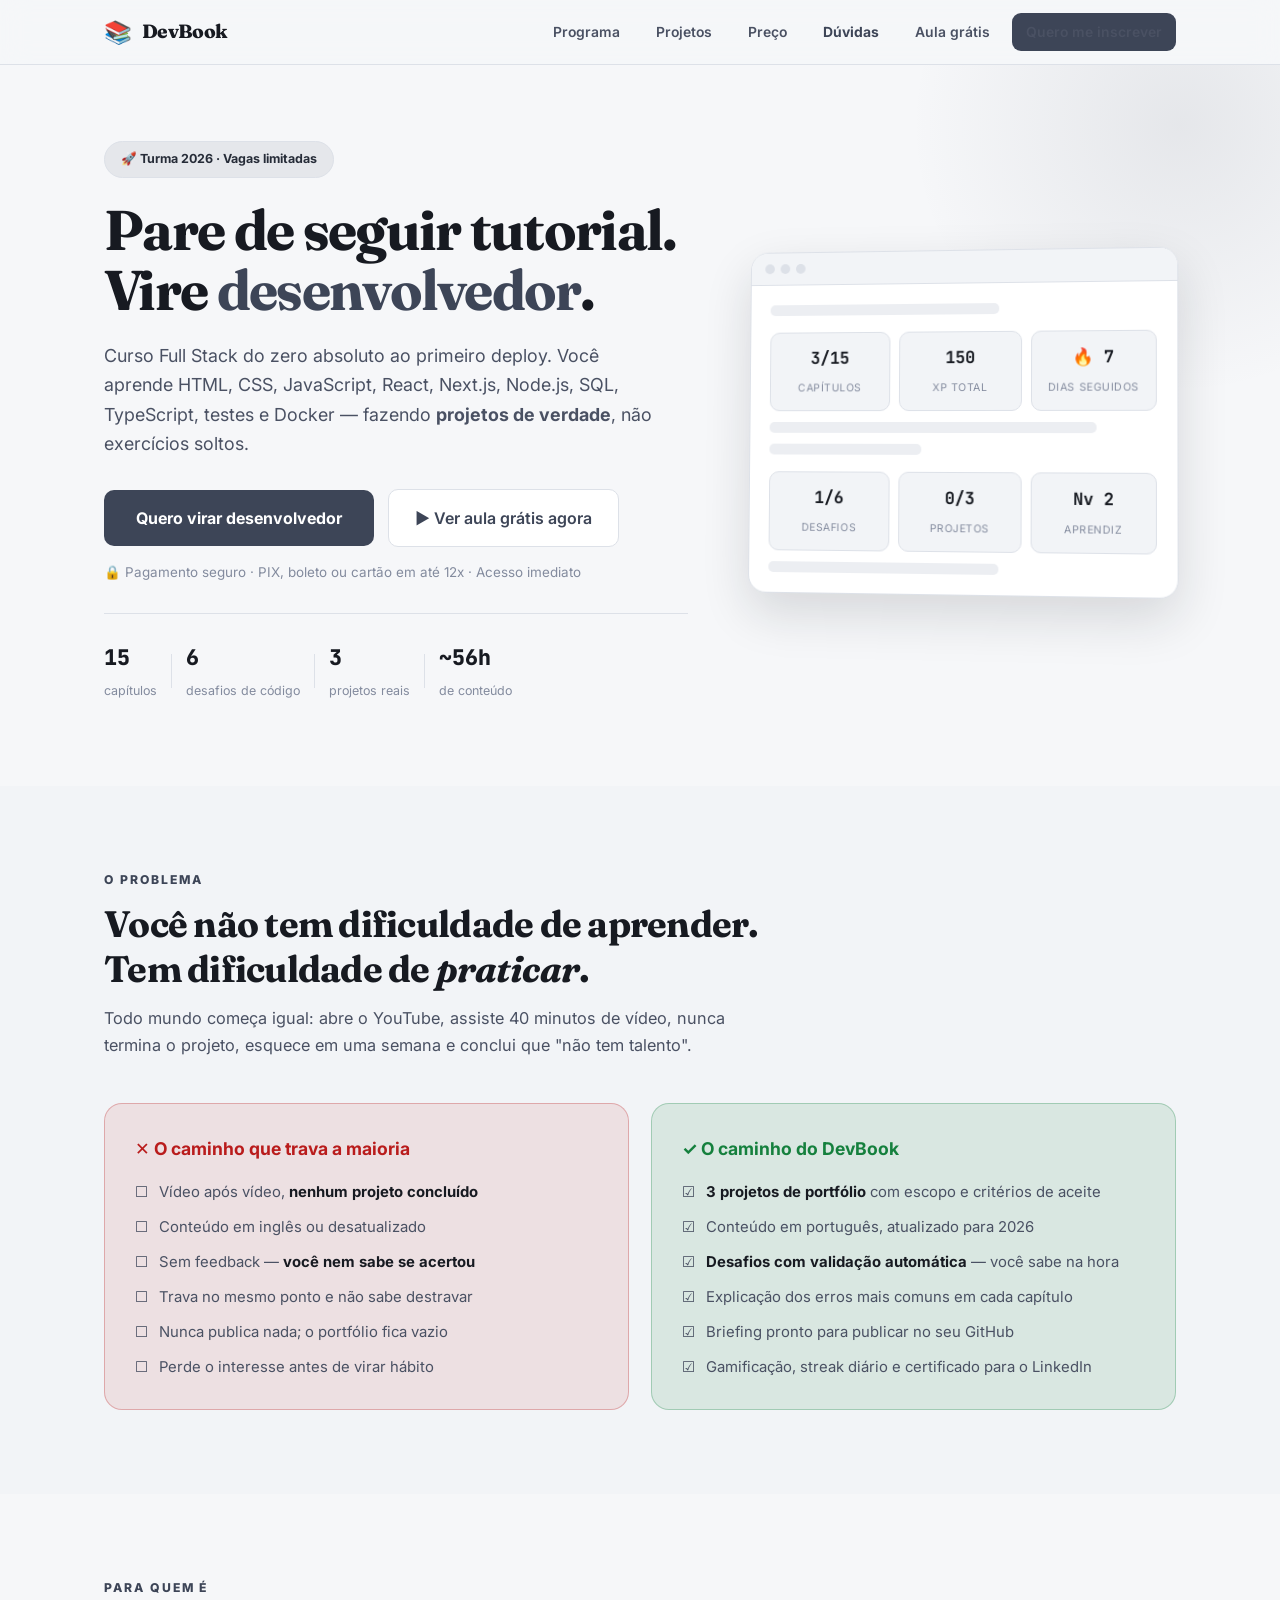
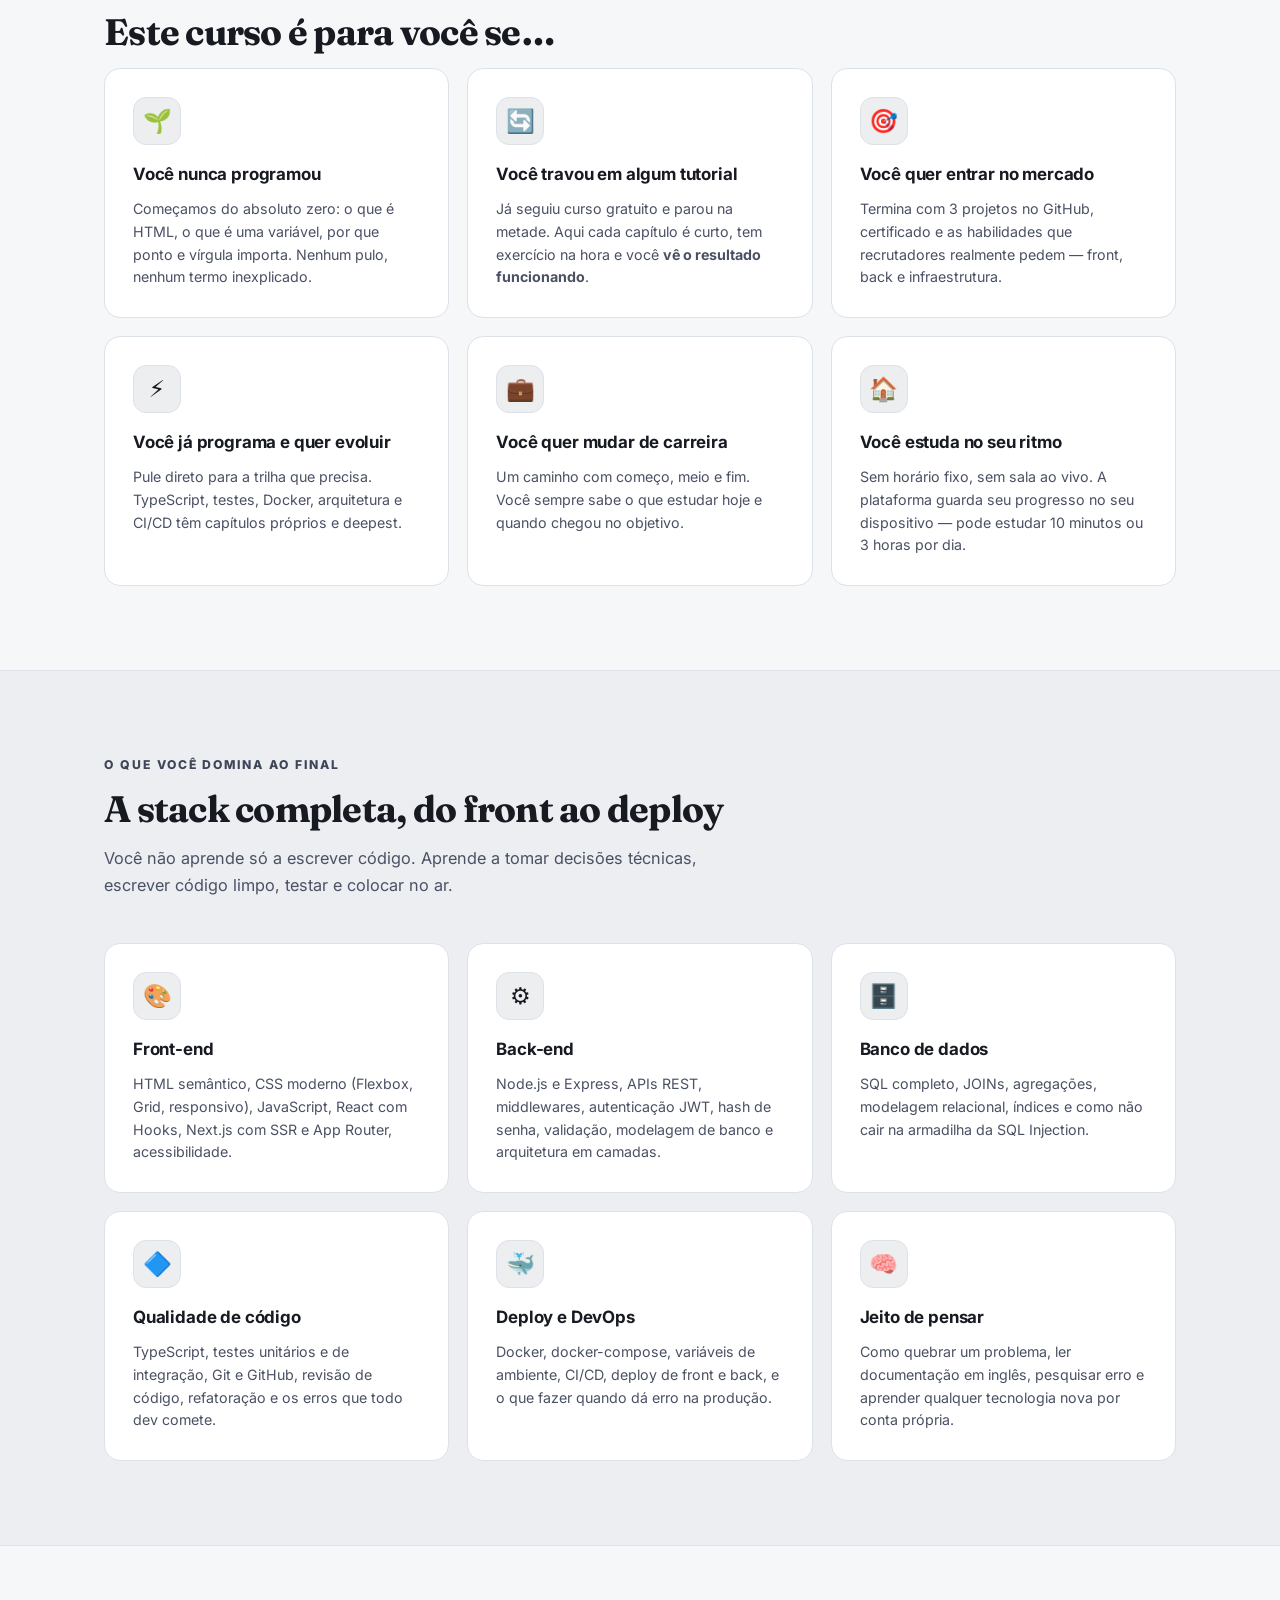
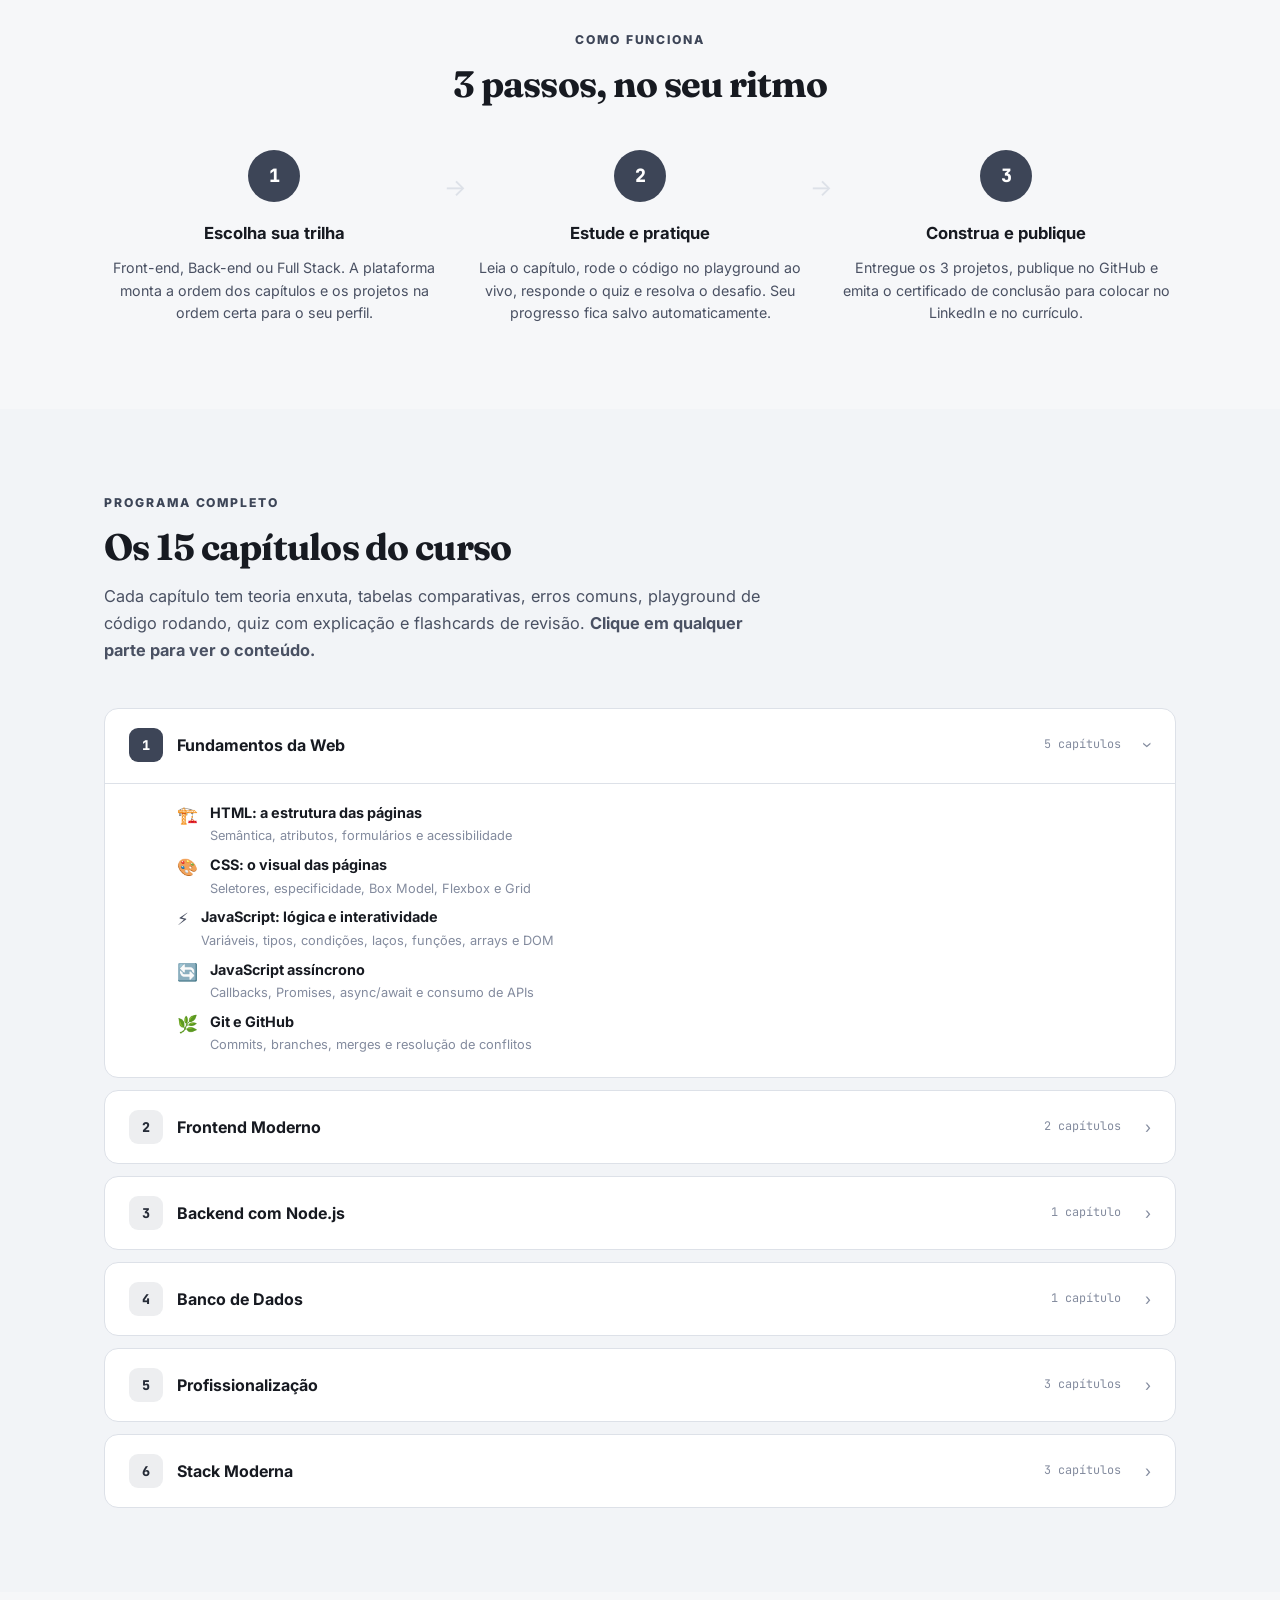
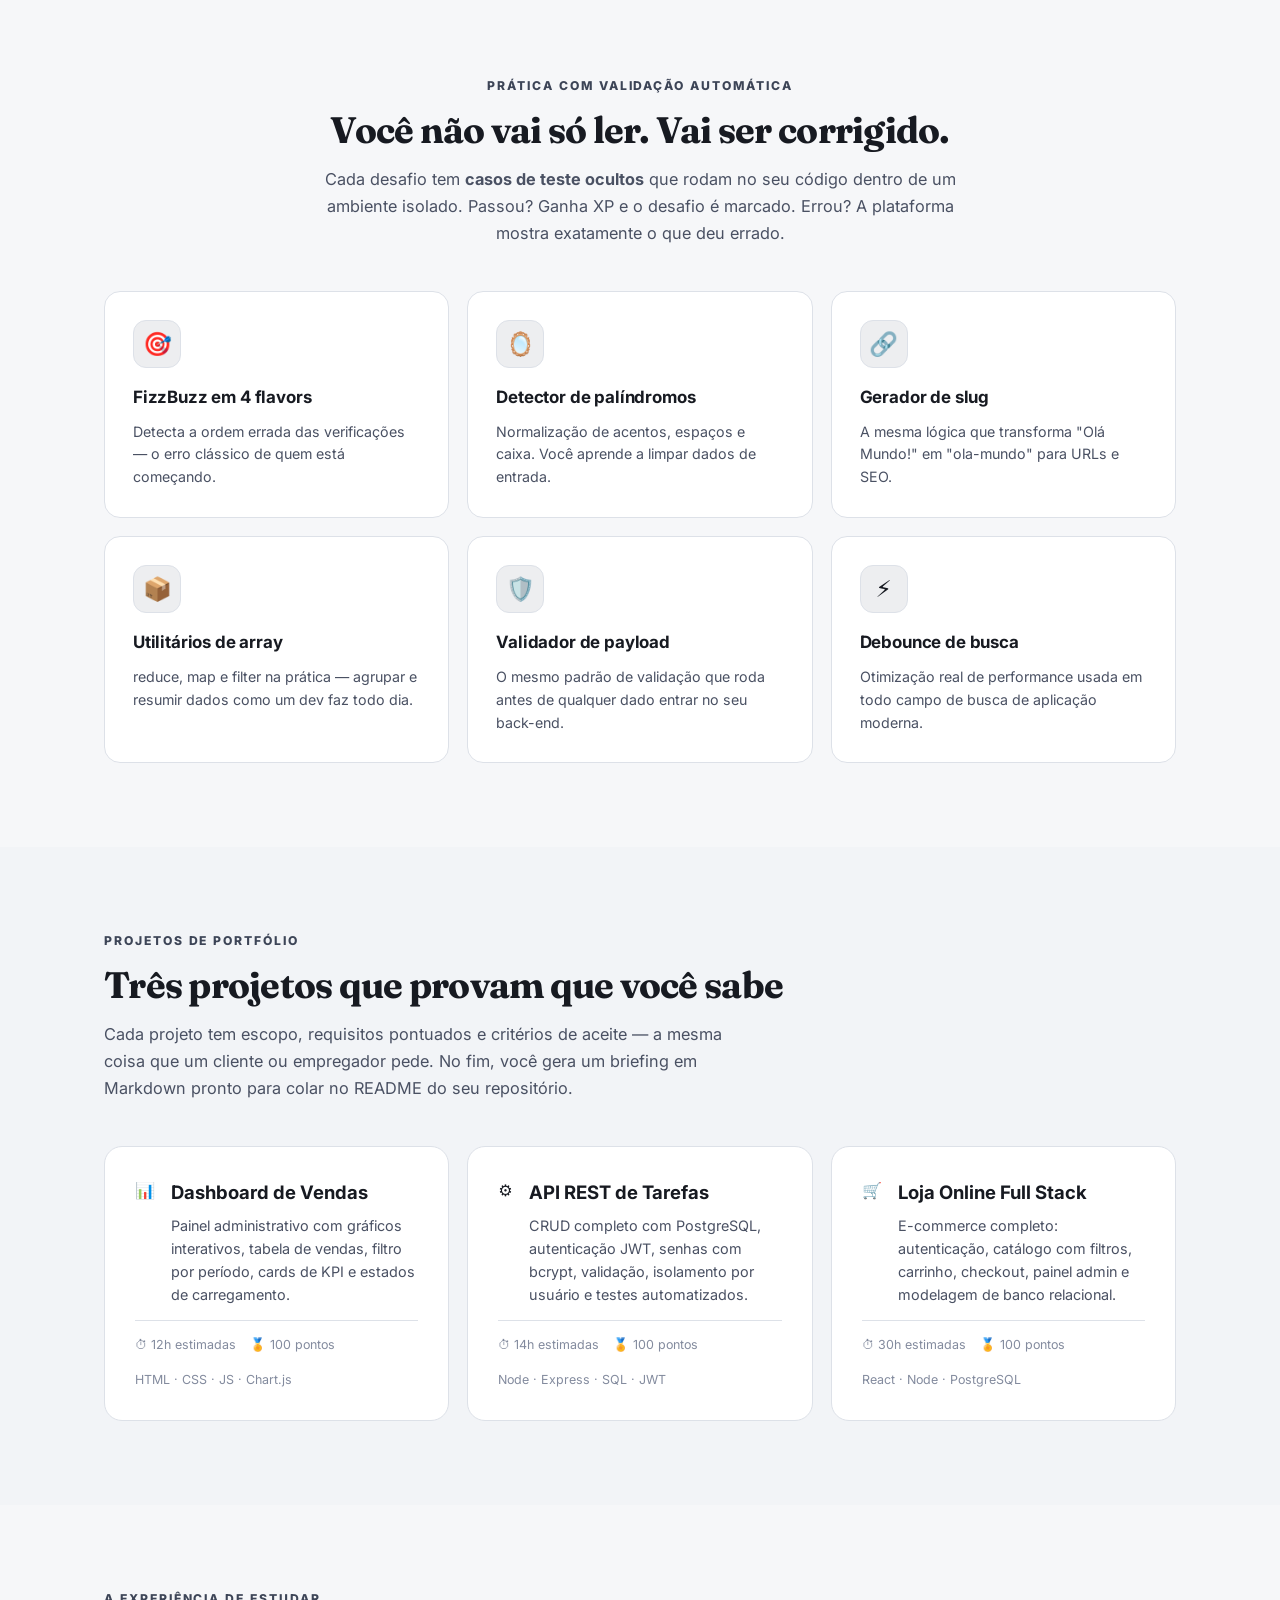
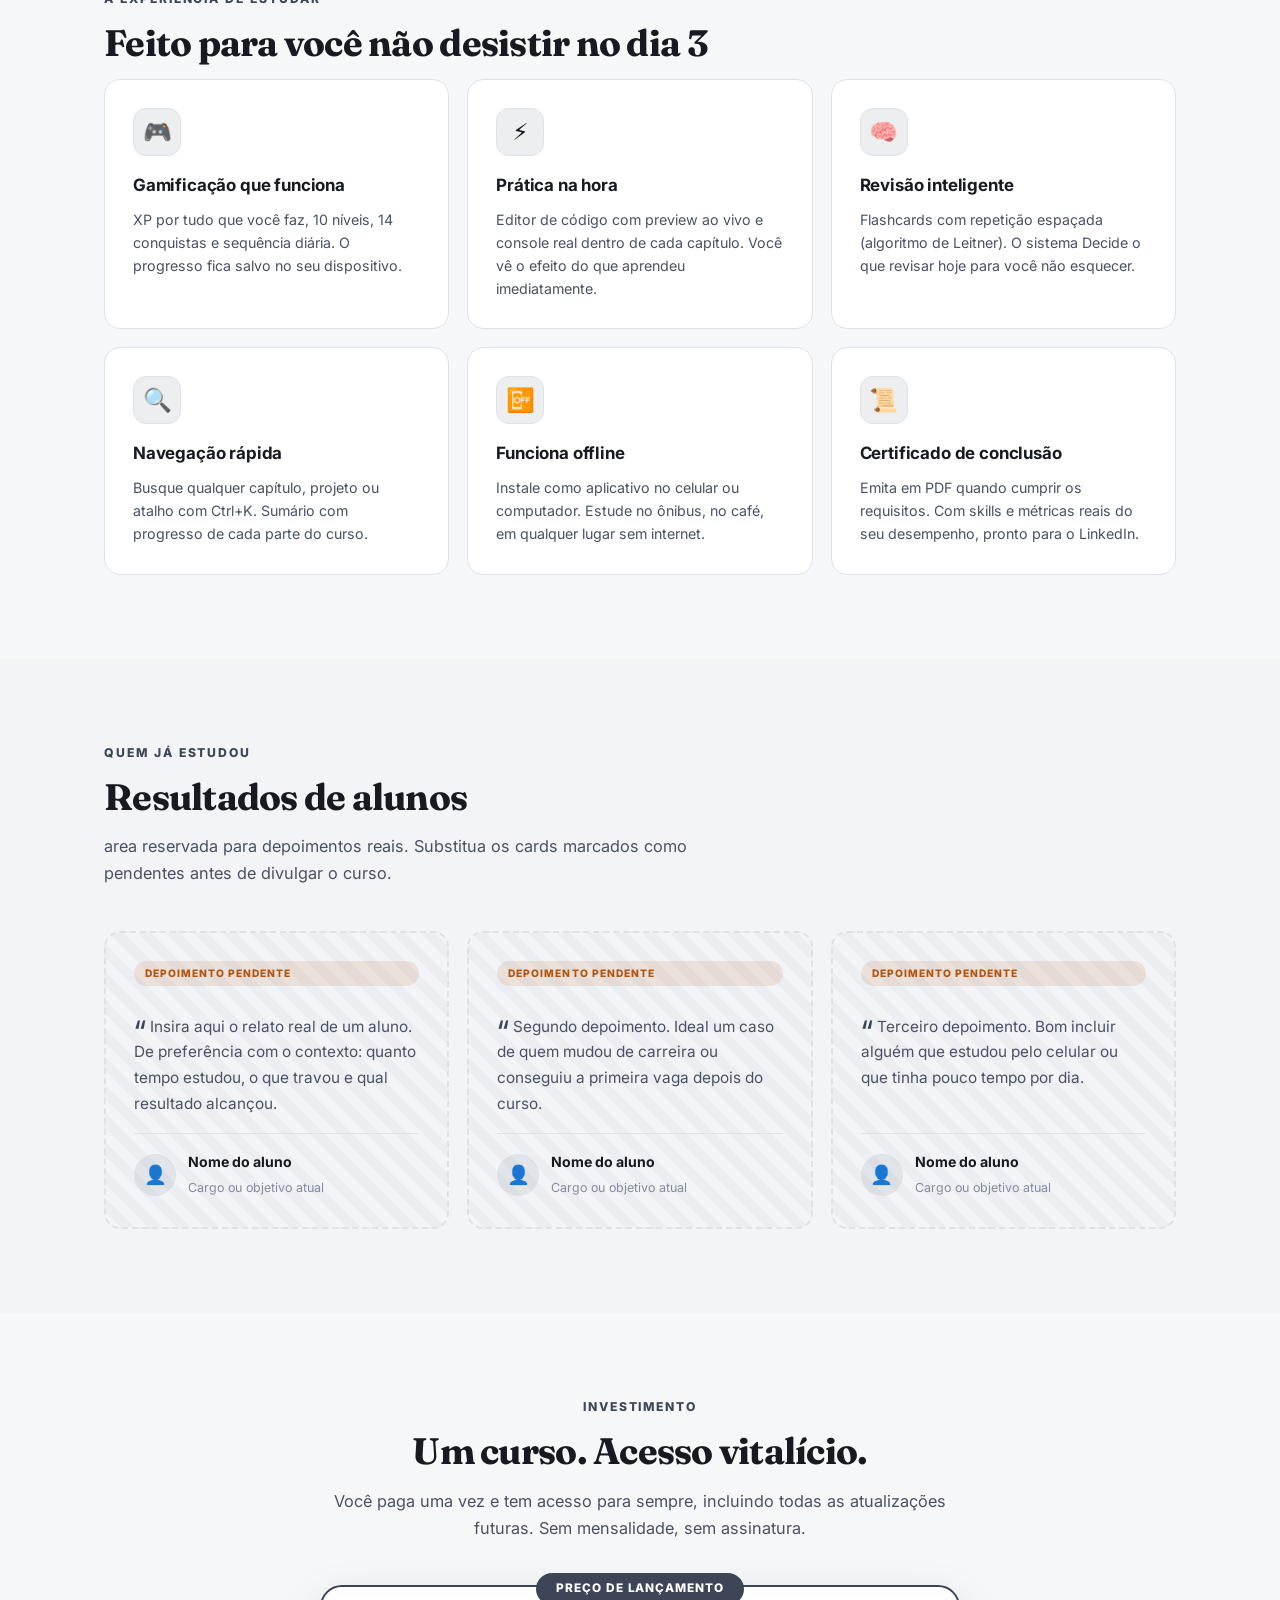
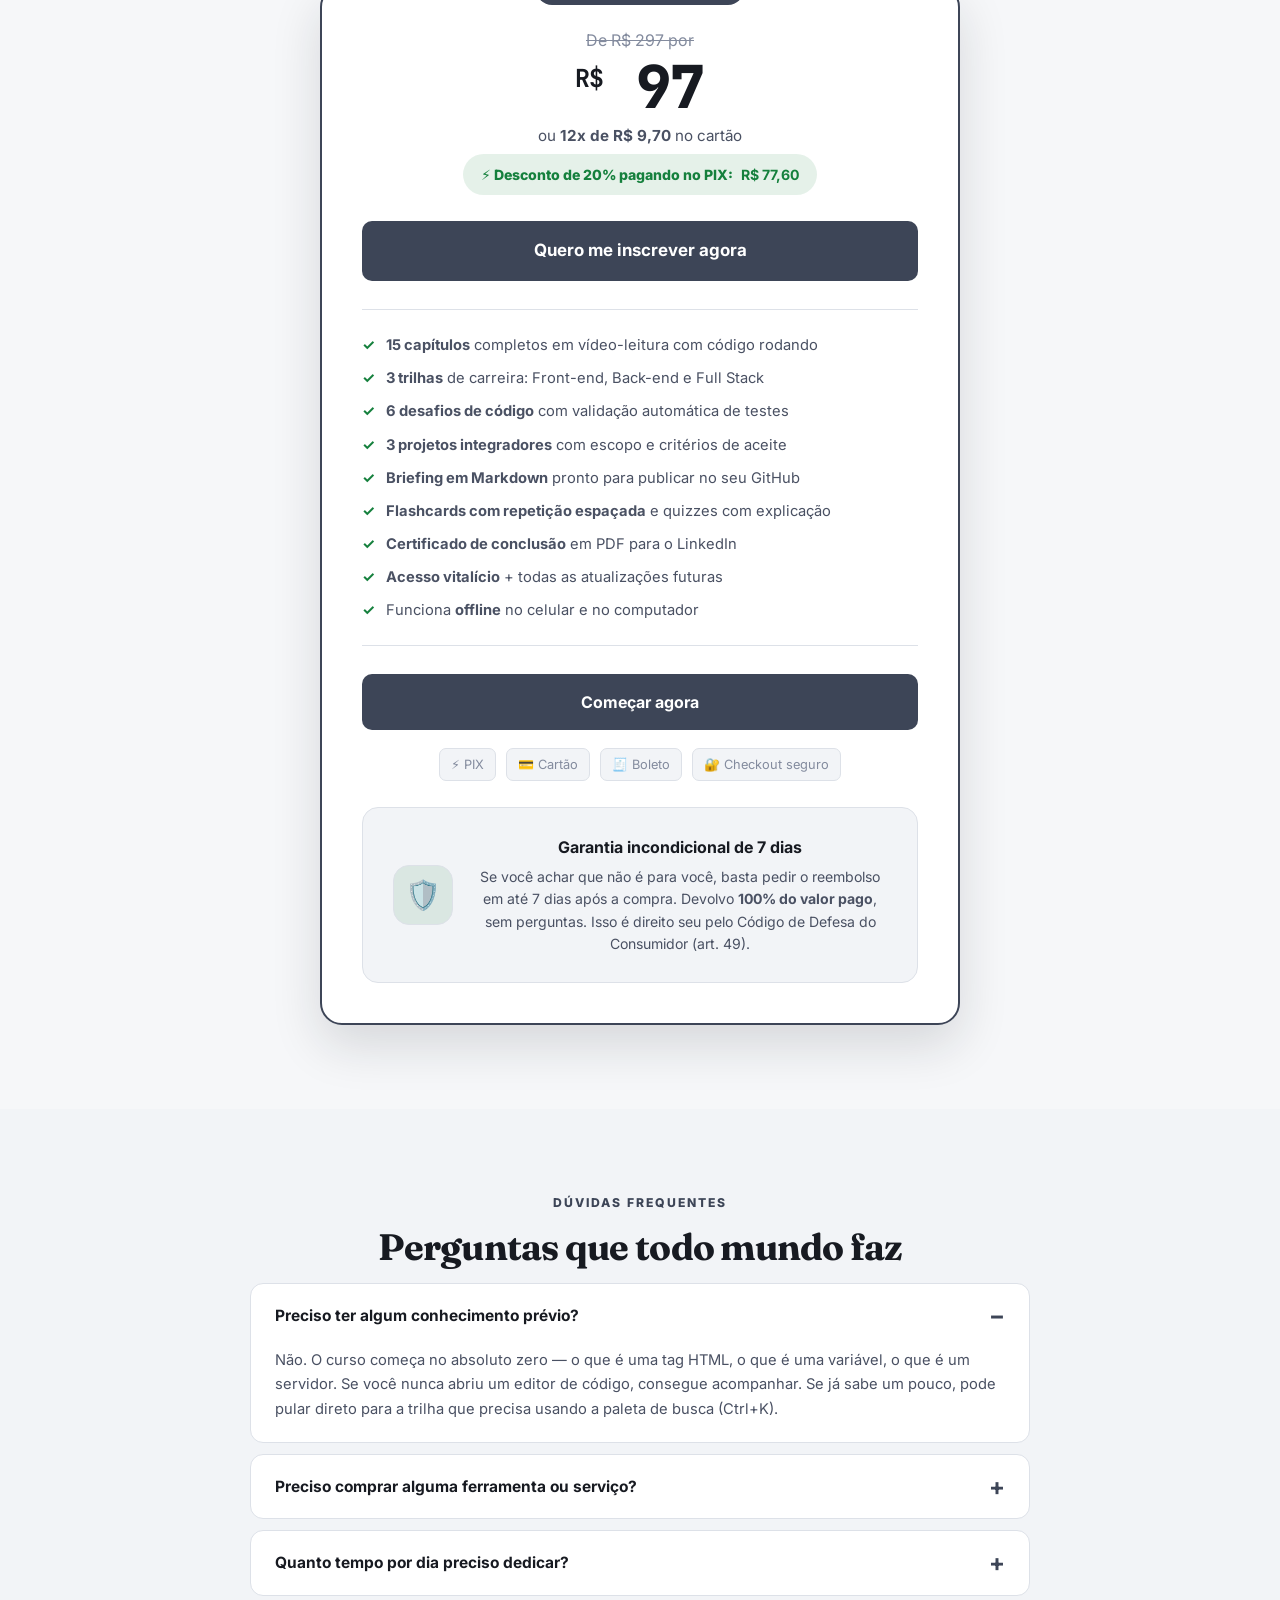
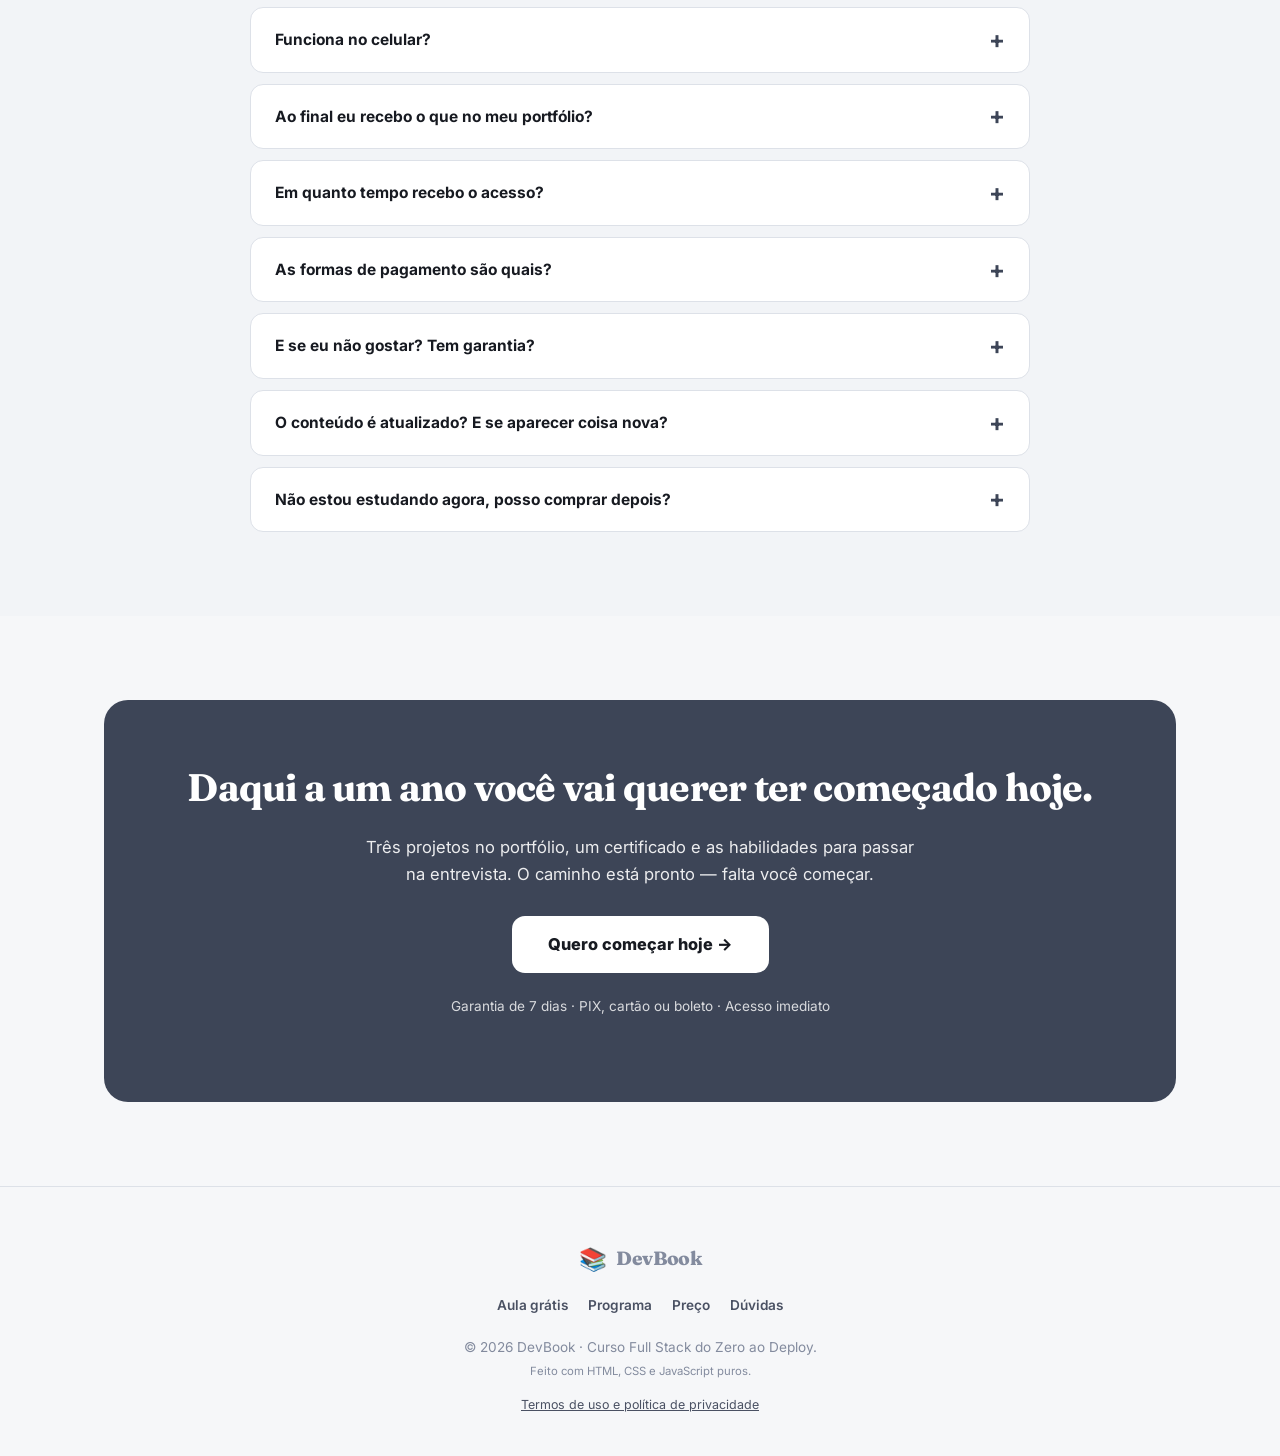
==== landing.html @ d195c3d8 "feat: v2 do curso com landing page, desafios validados e reorganizacao Conteudo: - 15 capitulos em 6" ====
<!DOCTYPE html>
<html lang="pt-BR" data-theme="light">
<head>
<meta charset="UTF-8">
<meta name="viewport" content="width=device-width, initial-scale=1.0">

<!-- ═══════════════════════════════════════════════════
     ⚙️  CONFIGURAÇÃO — edite estes 4 campos e publique.
     Os mesmos dados vivem no arquivo checkout-config.json
     para os botões de compra espalhados pela página.
     ═══════════════════════════════════════════════════ -->

<title>DevBook — Vire desenvolvedor Full Stack do zero ao deploy</title>
<meta name="description" content="Curso completo de programação Full Stack: 15 capítulos, 6 desafios com validação automática, 3 projetos de portfólio e certificado. HTML, CSS, JavaScript, React, Next.js, Node.js, SQL, TypeScript, testes e Docker.">
<meta name="theme-color" content="#f6f7f9">

<!-- Open Graph -->
<meta property="og:type" content="website">
<meta property="og:title" content="DevBook — Vire desenvolvedor Full Stack do zero ao deploy">
<meta property="og:description" content="15 capítulos · 6 desafios validados automaticamente · 3 projetos de portfólio · certificado. Do zero absoluto ao primeiro deploy.">
<meta property="og:locale" content="pt_BR">
<meta property="og:image" content="assets/og-cover.svg">
<meta name="twitter:card" content="summary_large_image">

<link rel="preconnect" href="https://fonts.googleapis.com">
<link rel="preconnect" href="https://fonts.gstatic.com" crossorigin>
<link href="https://fonts.googleapis.com/css2?family=Inter:wght@400;500;600;700;800&family=JetBrains+Mono:wght@400;600;700&family=Fraunces:opsz,wght@9..144,700;9..144,900&display=swap" rel="stylesheet">
<link rel="stylesheet" href="css/styles.css">
<link rel="stylesheet" href="css/landing.css">
<link rel="icon" href="assets/icon.svg">
</head>
<body class="lp-body">

<!-- ═══════════ TOPBAR ═══════════ -->
<header class="lp-topbar">
  <div class="lp-wrap">
    <div class="lp-logo"><span>📚</span><span>DevBook</span></div>
    <nav>
      <a href="#programa">Programa</a>
      <a href="#projetos">Projetos</a>
      <a href="#preco">Preço</a>
      <a href="#faq">Dúvidas</a>
      <a href="index.html">Aula grátis</a>
      <a href="#preco" class="btn-primary">Quero me inscrever</a>
    </nav>
  </div>
</header>

<!-- ═══════════ HERO ═══════════ -->
<section class="lp-hero">
  <div class="lp-wrap lp-hero-grid">
    <div>
      <span class="lp-badge">🚀 Turma 2026 · Vagas limitadas</span>

      <h1 class="lp-h1">
        Pare de seguir tutorial.<br>
        Vire <em>desenvolvedor</em>.
      </h1>

      <p class="lp-lead">
        Curso Full Stack do zero absoluto ao primeiro deploy. Você aprende HTML, CSS,
        JavaScript, React, Next.js, Node.js, SQL, TypeScript, testes e Docker —
        fazendo <strong>projetos de verdade</strong>, não exercícios soltos.
      </p>

      <div class="lp-cta-row">
        <a href="#preco" class="btn-primary" style="font-size:1rem;padding:15px 32px">
          Quero virar desenvolvedor
        </a>
        <a href="index.html" class="btn-ghost" style="font-size:1rem;padding:15px 26px">
          ▶ Ver aula grátis agora
        </a>
      </div>

      <p class="lp-cta-note">
        🔒 Pagamento seguro · PIX, boleto ou cartão em até 12x · Acesso imediato
      </p>

      <div class="lp-proof">
        <div class="lp-proof-stat"><strong>15</strong><span>capítulos</span></div>
        <div class="lp-proof-div"></div>
        <div class="lp-proof-stat"><strong>6</strong><span>desafios de código</span></div>
        <div class="lp-proof-div"></div>
        <div class="lp-proof-stat"><strong>3</strong><span>projetos reais</span></div>
        <div class="lp-proof-div"></div>
        <div class="lp-proof-stat"><strong>~56h</strong><span>de conteúdo</span></div>
      </div>
    </div>

    <!-- Mockup do produto -->
    <div class="lp-mockup" aria-hidden="true">
      <div class="lp-mockup-bar"><i></i><i></i><i></i></div>
      <div class="lp-mockup-body">
        <div class="lp-mockup-line w60"></div>
        <div class="lp-mockup-cards">
          <div class="lp-mockup-card"><b>3/15</b><small>capítulos</small></div>
          <div class="lp-mockup-card"><b>150</b><small>XP total</small></div>
          <div class="lp-mockup-card"><b>🔥 7</b><small>dias seguidos</small></div>
        </div>
        <div class="lp-mockup-line w85"></div>
        <div class="lp-mockup-line w40"></div>
        <div class="lp-mockup-cards">
          <div class="lp-mockup-card"><b>1/6</b><small>desafios</small></div>
          <div class="lp-mockup-card"><b>0/3</b><small>projetos</small></div>
          <div class="lp-mockup-card"><b>Nv 2</b><small>Aprendiz</small></div>
        </div>
        <div class="lp-mockup-line w60"></div>
      </div>
    </div>
  </div>
</section>

<!-- ═══════════ DOR vs SOLUÇÃO ═══════════ -->
<section class="lp-section alt">
  <div class="lp-wrap">
    <span class="lp-eyebrow">O problema</span>
    <h2 class="lp-h2">Você não tem dificuldade de aprender.<br>Tem dificuldade de <em>praticar</em>.</h2>
    <p class="lp-sub">
      Todo mundo começa igual: abre o YouTube, assiste 40 minutos de vídeo,
      nunca termina o projeto, esquece em uma semana e conclui que "não tem talento".
    </p>

    <div class="lp-compare">
      <div class="lp-cmp bad">
        <h3>✕ O caminho que trava a maioria</h3>
        <ul>
          <li>☐ <span>Vídeo após vídeo, <b>nenhum projeto concluído</b></span></li>
          <li>☐ <span>Conteúdo em inglês ou desatualizado</span></li>
          <li>☐ <span>Sem feedback — <b>você nem sabe se acertou</b></span></li>
          <li>☐ <span>Trava no mesmo ponto e não sabe destravar</span></li>
          <li>☐ <span>Nunca publica nada; o portfólio fica vazio</span></li>
          <li>☐ <span>Perde o interesse antes de virar hábito</span></li>
        </ul>
      </div>

      <div class="lp-cmp good">
        <h3>✓ O caminho do DevBook</h3>
        <ul>
          <li>☑ <span><b>3 projetos de portfólio</b> com escopo e critérios de aceite</span></li>
          <li>☑ <span>Conteúdo em português, atualizado para 2026</span></li>
          <li>☑ <span><b>Desafios com validação automática</b> — você sabe na hora</span></li>
          <li>☑ <span>Explicação dos erros mais comuns em cada capítulo</span></li>
          <li>☑ <span>Briefing pronto para publicar no seu GitHub</span></li>
          <li>☑ <span>Gamificação, streak diário e certificado para o LinkedIn</span></li>
        </ul>
      </div>
    </div>
  </div>
</section>

<!-- ═══════════ PARA QUEM É ═══════════ -->
<section class="lp-section">
  <div class="lp-wrap">
    <span class="lp-eyebrow">Para quem é</span>
    <h2 class="lp-h2">Este curso é para você se…</h2>

    <div class="lp-grid">
      <article class="lp-card">
        <div class="ic">🌱</div>
        <h3>Você nunca programou</h3>
        <p>Começamos do absoluto zero: o que é HTML, o que é uma variável, por que
           ponto e vírgula importa. Nenhum pulo, nenhum termo inexplicado.</p>
      </article>

      <article class="lp-card">
        <div class="ic">🔄</div>
        <h3>Você travou em algum tutorial</h3>
        <p>Já seguiu curso gratuito e parou na metade. Aqui cada capítulo é curto,
           tem exercício na hora e você <b>vê o resultado funcionando</b>.</p>
      </article>

      <article class="lp-card">
        <div class="ic">🎯</div>
        <h3>Você quer entrar no mercado</h3>
        <p>Termina com 3 projetos no GitHub, certificado e as habilidades que
           recrutadores realmente pedem — front, back e infraestrutura.</p>
      </article>

      <article class="lp-card">
        <div class="ic">⚡</div>
        <h3>Você já programa e quer evoluir</h3>
        <p>Pule direto para a trilha que precisa. TypeScript, testes, Docker,
           arquitetura e CI/CD têm capítulos próprios e deepest.</p>
      </article>

      <article class="lp-card">
        <div class="ic">💼</div>
        <h3>Você quer mudar de carreira</h3>
        <p>Um caminho com começo, meio e fim. Você sempre sabe o que estudar
           hoje e quando chegou no objetivo.</p>
      </article>

      <article class="lp-card">
        <div class="ic">🏠</div>
        <h3>Você estuda no seu ritmo</h3>
        <p>Sem horário fixo, sem sala ao vivo. A plataforma guarda seu progresso
           no seu dispositivo — pode estudar 10 minutos ou 3 horas por dia.</p>
      </article>
    </div>
  </div>
</section>

<!-- ═══════════ O QUE VOCÊ VAI APRENDER ═══════════ -->
<section class="lp-section dark">
  <div class="lp-wrap">
    <span class="lp-eyebrow">O que você domina ao final</span>
    <h2 class="lp-h2">A stack completa, do front ao deploy</h2>
    <p class="lp-sub">Você não aprende só a escrever código. Aprende a tomar
       decisões técnicas, escrever código limpo, testar e colocar no ar.</p>

    <div class="lp-grid">
      <article class="lp-card">
        <div class="ic">🎨</div>
        <h3>Front-end</h3>
        <p>HTML semântico, CSS moderno (Flexbox, Grid, responsivo), JavaScript,
           React com Hooks, Next.js com SSR e App Router, acessibilidade.</p>
      </article>
      <article class="lp-card">
        <div class="ic">⚙️</div>
        <h3>Back-end</h3>
        <p>Node.js e Express, APIs REST, middlewares, autenticação JWT, hash de
           senha, validação, modelagem de banco e arquitetura em camadas.</p>
      </article>
      <article class="lp-card">
        <div class="ic">🗄️</div>
        <h3>Banco de dados</h3>
        <p>SQL completo, JOINs, agregações, modelagem relacional, índices e
           como não cair na armadilha da SQL Injection.</p>
      </article>
      <article class="lp-card">
        <div class="ic">🔷</div>
        <h3>Qualidade de código</h3>
        <p>TypeScript, testes unitários e de integração, Git e GitHub,
          revisão de código, refatoração e os erros que todo dev comete.</p>
      </article>
      <article class="lp-card">
        <div class="ic">🐳</div>
        <h3>Deploy e DevOps</h3>
        <p>Docker, docker-compose, variáveis de ambiente, CI/CD, deploy de
           front e back, e o que fazer quando dá erro na produção.</p>
      </article>
      <article class="lp-card">
        <div class="ic">🧠</div>
        <h3>Jeito de pensar</h3>
        <p>Como quebrar um problema, ler documentação em inglês, pesquisar erro
           e aprender qualquer tecnologia nova por conta própria.</p>
      </article>
    </div>
  </div>
</section>

<!-- ═══════════ COMO FUNCIONA ═══════════ -->
<section class="lp-section">
  <div class="lp-wrap lp-center">
    <span class="lp-eyebrow">Como funciona</span>
    <h2 class="lp-h2">3 passos, no seu ritmo</h2>

    <div class="lp-steps" style="margin-top:44px;text-align:left">
      <div class="lp-step">
        <div class="lp-step-num">1</div>
        <h3>Escolha sua trilha</h3>
        <p>Front-end, Back-end ou Full Stack. A plataforma monta a ordem dos
           capítulos e os projetos na ordem certa para o seu perfil.</p>
      </div>
      <div class="lp-step">
        <div class="lp-step-num">2</div>
        <h3>Estude e pratique</h3>
        <p>Leia o capítulo, rode o código no playground ao vivo, responde o quiz
           e resolva o desafio. Seu progresso fica salvo automaticamente.</p>
      </div>
      <div class="lp-step">
        <div class="lp-step-num">3</div>
        <h3>Construa e publique</h3>
        <p>Entregue os 3 projetos, publique no GitHub e emita o certificado de
           conclusão para colocar no LinkedIn e no currículo.</p>
      </div>
    </div>
  </div>
</section>

<!-- ═══════════ PROGRAMA (15 CAPÍTULOS) ═══════════ -->
<section class="lp-section alt" id="programa">
  <div class="lp-wrap">
    <span class="lp-eyebrow">Programa completo</span>
    <h2 class="lp-h2">Os 15 capítulos do curso</h2>
    <p class="lp-sub">
      Cada capítulo tem teoria enxuta, tabelas comparativas, erros comuns,
      playground de código rodando, quiz com explicação e flashcards de revisão.
      <strong>Clique em qualquer parte para ver o conteúdo.</strong>
    </p>

    <div class="lp-curr">

      <details class="lp-curr-part" open>
        <summary>
          <span class="lp-curr-n">1</span>
          <span class="lp-curr-title">Fundamentos da Web</span>
          <span class="lp-curr-count">5 capítulos</span>
          <span class="lp-curr-arrow">›</span>
        </summary>
        <div class="lp-curr-list">
          <div class="lp-curr-item"><span class="ci">🏗️</span><div><b>HTML: a estrutura das páginas</b><small>Semântica, atributos, formulários e acessibilidade</small></div></div>
          <div class="lp-curr-item"><span class="ci">🎨</span><div><b>CSS: o visual das páginas</b><small>Seletores, especificidade, Box Model, Flexbox e Grid</small></div></div>
          <div class="lp-curr-item"><span class="ci">⚡</span><div><b>JavaScript: lógica e interatividade</b><small>Variáveis, tipos, condições, laços, funções, arrays e DOM</small></div></div>
          <div class="lp-curr-item"><span class="ci">🔄</span><div><b>JavaScript assíncrono</b><small>Callbacks, Promises, async/await e consumo de APIs</small></div></div>
          <div class="lp-curr-item"><span class="ci">🌿</span><div><b>Git e GitHub</b><small>Commits, branches, merges e resolução de conflitos</small></div></div>
        </div>
      </details>

      <details class="lp-curr-part">
        <summary>
          <span class="lp-curr-n">2</span>
          <span class="lp-curr-title">Frontend Moderno</span>
          <span class="lp-curr-count">2 capítulos</span>
          <span class="lp-curr-arrow">›</span>
        </summary>
        <div class="lp-curr-list">
          <div class="lp-curr-item"><span class="ci">⚛️</span><div><b>React: componentes e estado</b><small>JSX, props, state, renderização condicional e listas</small></div></div>
          <div class="lp-curr-item"><span class="ci">🪝</span><div><b>Hooks: useEffect e hooks personalizados</b><small>Efeitos colaterais, limpeza, useMemo, useCallback e custom hooks</small></div></div>
        </div>
      </details>

      <details class="lp-curr-part">
        <summary>
          <span class="lp-curr-n">3</span>
          <span class="lp-curr-title">Backend com Node.js</span>
          <span class="lp-curr-count">1 capítulo</span>
          <span class="lp-curr-arrow">›</span>
        </summary>
        <div class="lp-curr-list">
          <div class="lp-curr-item"><span class="ci">🟢</span><div><b>Node.js: seu primeiro backend</b><small>Runtime, npm, módulos, API REST com Express, middlewares e status codes</small></div></div>
        </div>
      </details>

      <details class="lp-curr-part">
        <summary>
          <span class="lp-curr-n">4</span>
          <span class="lp-curr-title">Banco de Dados</span>
          <span class="lp-curr-count">1 capítulo</span>
          <span class="lp-curr-arrow">›</span>
        </summary>
        <div class="lp-curr-list">
          <div class="lp-curr-item"><span class="ci">🗄️</span><div><b>SQL: consultando e modelando dados</b><small>SELECT, WHERE, JOINs, agregações, modelagem relacional e SQL Injection</small></div></div>
        </div>
      </details>

      <details class="lp-curr-part">
        <summary>
          <span class="lp-curr-n">5</span>
          <span class="lp-curr-title">Profissionalização</span>
          <span class="lp-curr-count">3 capítulos</span>
          <span class="lp-curr-arrow">›</span>
        </summary>
        <div class="lp-curr-list">
          <div class="lp-curr-item"><span class="ci">🔷</span><div><b>TypeScript: JavaScript com tipos</b><small>Tipagem estática, interfaces, generics e narrowing</small></div></div>
          <div class="lp-curr-item"><span class="ci">🧪</span><div><b>Testes automatizados</b><small>Jest, testes de integração com Supertest, cobertura e pirâmide de testes</small></div></div>
          <div class="lp-curr-item"><span class="ci">🚀</span><div><b>Deploy: colocando no ar</b><small>Build, variáveis de ambiente, hospedagem e CI/CD</small></div></div>
        </div>
      </details>

      <details class="lp-curr-part">
        <summary>
          <span class="lp-curr-n">6</span>
          <span class="lp-curr-title">Stack Moderna</span>
          <span class="lp-curr-count">3 capítulos</span>
          <span class="lp-curr-arrow">›</span>
        </summary>
        <div class="lp-curr-list">
          <div class="lp-curr-item"><span class="ci">▲</span><div><b>Next.js: React com poder de servidor</b><small>SSR, SSG, App Router, Server Components e rotas de API</small></div></div>
          <div class="lp-curr-item"><span class="ci">🐳</span><div><b>Docker e infraestrutura como código</b><small>Dockerfile, imagens, containers e docker-compose</small></div></div>
          <div class="lp-curr-item"><span class="ci">🏗️</span><div><b>Arquitetura, segurança e boas práticas</b><small>JWT, bcrypt, validação, tratamento de erros e organização em camadas</small></div></div>
        </div>
      </details>

    </div>
  </div>
</section>

<!-- ═══════════ DESAFIOS ═══════════ -->
<section class="lp-section">
  <div class="lp-wrap">
    <div class="lp-center">
      <span class="lp-eyebrow">Prática com validação automática</span>
      <h2 class="lp-h2">Você não vai só ler. Vai ser corrigido.</h2>
      <p class="lp-sub">
        Cada desafio tem <strong>casos de teste ocultos</strong> que rodam no seu
        código dentro de um ambiente isolado. Passou? Ganha XP e o desafio é
        marcado. Errou? A plataforma mostra exatamente o que deu errado.
      </p>
    </div>

    <div class="lp-grid">
      <article class="lp-card"><div class="ic">🎯</div><h3>FizzBuzz em 4 flavors</h3><p>Detecta a ordem errada das verificações — o erro clássico de quem está começando.</p></article>
      <article class="lp-card"><div class="ic">🪞</div><h3>Detector de palíndromos</h3><p>Normalização de acentos, espaços e caixa. Você aprende a limpar dados de entrada.</p></article>
      <article class="lp-card"><div class="ic">🔗</div><h3>Gerador de slug</h3><p>A mesma lógica que transforma "Olá Mundo!" em "ola-mundo" para URLs e SEO.</p></article>
      <article class="lp-card"><div class="ic">📦</div><h3>Utilitários de array</h3><p>reduce, map e filter na prática — agrupar e resumir dados como um dev faz todo dia.</p></article>
      <article class="lp-card"><div class="ic">🛡️</div><h3>Validador de payload</h3><p>O mesmo padrão de validação que roda antes de qualquer dado entrar no seu back-end.</p></article>
      <article class="lp-card"><div class="ic">⚡</div><h3>Debounce de busca</h3><p>Otimização real de performance usada em todo campo de busca de aplicação moderna.</p></article>
    </div>
  </div>
</section>

<!-- ═══════════ PROJETOS ═══════════ -->
<section class="lp-section alt" id="projetos">
  <div class="lp-wrap">
    <span class="lp-eyebrow">Projetos de portfólio</span>
    <h2 class="lp-h2">Três projetos que provam que você sabe</h2>
    <p class="lp-sub">
      Cada projeto tem escopo, requisitos pontuados e critérios de aceite —
      a mesma coisa que um cliente ou empregador pede. No fim, você gera um
      briefing em Markdown pronto para colar no README do seu repositório.
    </p>

    <div class="lp-grid" style="grid-template-columns:repeat(auto-fit,minmax(300px,1fr))">
      <article class="lp-proj">
        <div class="lp-proj-head">
          <div class="ic">📊</div>
          <div><h3>Dashboard de Vendas</h3><p>Painel administrativo com gráficos interativos, tabela de vendas, filtro por período, cards de KPI e estados de carregamento.</p></div>
        </div>
        <div class="lp-proj-meta"><span>⏱ 12h estimadas</span><span>🏅 100 pontos</span><span>HTML · CSS · JS · Chart.js</span></div>
      </article>

      <article class="lp-proj">
        <div class="lp-proj-head">
          <div class="ic">⚙️</div>
          <div><h3>API REST de Tarefas</h3><p>CRUD completo com PostgreSQL, autenticação JWT, senhas com bcrypt, validação, isolamento por usuário e testes automatizados.</p></div>
        </div>
        <div class="lp-proj-meta"><span>⏱ 14h estimadas</span><span>🏅 100 pontos</span><span>Node · Express · SQL · JWT</span></div>
      </article>

      <article class="lp-proj">
        <div class="lp-proj-head">
          <div class="ic">🛒</div>
          <div><h3>Loja Online Full Stack</h3><p>E-commerce completo: autenticação, catálogo com filtros, carrinho, checkout, painel admin e modelagem de banco relacional.</p></div>
        </div>
        <div class="lp-proj-meta"><span>⏱ 30h estimadas</span><span>🏅 100 pontos</span><span>React · Node · PostgreSQL</span></div>
      </article>
    </div>
  </div>
</section>

<!-- ═══════════ FEATURES ═══════════ -->
<section class="lp-section">
  <div class="lp-wrap">
    <span class="lp-eyebrow">A experiência de estudar</span>
    <h2 class="lp-h2">Feito para você não desistir no dia 3</h2>

    <div class="lp-grid">
      <article class="lp-card"><div class="ic">🎮</div><h3>Gamificação que funciona</h3><p>XP por tudo que você faz, 10 níveis, 14 conquistas e sequência diária. O progresso fica salvo no seu dispositivo.</p></article>
      <article class="lp-card"><div class="ic">⚡</div><h3>Prática na hora</h3><p>Editor de código com preview ao vivo e console real dentro de cada capítulo. Você vê o efeito do que aprendeu imediatamente.</p></article>
      <article class="lp-card"><div class="ic">🧠</div><h3>Revisão inteligente</h3><p>Flashcards com repetição espaçada (algoritmo de Leitner). O sistema Decide o que revisar hoje para você não esquecer.</p></article>
      <article class="lp-card"><div class="ic">🔍</div><h3>Navegação rápida</h3><p>Busque qualquer capítulo, projeto ou atalho com Ctrl+K. Sumário com progresso de cada parte do curso.</p></article>
      <article class="lp-card"><div class="ic">📴</div><h3>Funciona offline</h3><p>Instale como aplicativo no celular ou computador. Estude no ônibus, no café, em qualquer lugar sem internet.</p></article>
      <article class="lp-card"><div class="ic">📜</div><h3>Certificado de conclusão</h3><p>Emita em PDF quando cumprir os requisitos. Com skills e métricas reais do seu desempenho, pronto para o LinkedIn.</p></article>
    </div>
  </div>
</section>

<!-- ═══════════ DEPOIMENTOS ═══════════ -->
<!--
  ⚠️  ATENÇÃO — SUBSTITUA OS DEPOIMENTOS ANTES DE PUBLICAR
  Os 3 cards abaixo estão marcados como PENDENTES e não devem
  ir ao ar com nome e resultado inventados. Substitua por
  relatos reais (com print, vídeo ou autorização por escrito)
  ou apague toda a <section id="depoimentos"> inteira.
  A classe .lp-placeholder deixa o card visualmente marcado.
-->
<section class="lp-section alt" id="depoimentos">
  <div class="lp-wrap">
    <span class="lp-eyebrow">Quem já estudou</span>
    <h2 class="lp-h2">Resultados de alunos</h2>
    <p class="lp-sub">
      area reservada para depoimentos reais. Substitua os cards marcados como
      pendentes antes de divulgar o curso.
    </p>

    <div class="lp-quotes">
      <article class="lp-quote lp-placeholder">
        <span class="lp-placeholder-tag">Depoimento pendente</span>
        <blockquote>Insira aqui o relato real de um aluno. De preferência com o
          contexto: quanto tempo estudou, o que travou e qual resultado alcançou.</blockquote>
        <div class="lp-who">
          <div class="lp-avatar">👤</div>
          <div><b>Nome do aluno</b><small>Cargo ou objetivo atual</small></div>
        </div>
      </article>

      <article class="lp-quote lp-placeholder">
        <span class="lp-placeholder-tag">Depoimento pendente</span>
        <blockquote>Segundo depoimento. Ideal um caso de quem mudou de carreira
          ou conseguiu a primeira vaga depois do curso.</blockquote>
        <div class="lp-who">
          <div class="lp-avatar">👤</div>
          <div><b>Nome do aluno</b><small>Cargo ou objetivo atual</small></div>
        </div>
      </article>

      <article class="lp-quote lp-placeholder">
        <span class="lp-placeholder-tag">Depoimento pendente</span>
        <blockquote>Terceiro depoimento. Bom incluir alguém que estudou pelo
          celular ou que tinha pouco tempo por dia.</blockquote>
        <div class="lp-who">
          <div class="lp-avatar">👤</div>
          <div><b>Nome do aluno</b><small>Cargo ou objetivo atual</small></div>
        </div>
      </article>
    </div>
  </div>
</section>

<!-- ═══════════ PREÇO ═══════════ -->
<section class="lp-section" id="preco">
  <div class="lp-wrap lp-center">
    <span class="lp-eyebrow">Investimento</span>
    <h2 class="lp-h2">Um curso. Acesso vitalício.</h2>
    <p class="lp-sub">
      Você paga uma vez e tem acesso para sempre, incluindo todas as atualizações
      futuras. Sem mensalidade, sem assinatura.
    </p>

    <div class="lp-price-wrap">
      <span class="lp-price-tag">Preço de lançamento</span>

      <!-- ⚠️ EDITE O PREÇO AQUI -->
      <div class="lp-price-old">De R$ 297 por</div>
      <div class="lp-price-now"><sup>R$</sup> 97</div>
      <div class="lp-price-parc">ou <b>12x de R$ 9,70</b> no cartão</div>

      <div class="lp-price-pix">⚡ Desconto de 20% pagando no PIX: <b>R$ 77,60</b></div>

      <!-- CTA principal — o link de checkout está no final do arquivo -->
      <a href="#" class="btn-primary" data-checkout style="font-size:1.06rem;padding:16px 40px;width:100%">
        Quero me inscrever agora
      </a>

      <div class="lp-price-includes">
        <ul>
          <li><span class="ck">✓</span><span><b>15 capítulos</b> completos em vídeo-leitura com código rodando</span></li>
          <li><span class="ck">✓</span><span><b>3 trilhas</b> de carreira: Front-end, Back-end e Full Stack</span></li>
          <li><span class="ck">✓</span><span><b>6 desafios de código</b> com validação automática de testes</span></li>
          <li><span class="ck">✓</span><span><b>3 projetos integradores</b> com escopo e critérios de aceite</span></li>
          <li><span class="ck">✓</span><span><b>Briefing em Markdown</b> pronto para publicar no seu GitHub</span></li>
          <li><span class="ck">✓</span><span><b>Flashcards com repetição espaçada</b> e quizzes com explicação</span></li>
          <li><span class="ck">✓</span><span><b>Certificado de conclusão</b> em PDF para o LinkedIn</span></li>
          <li><span class="ck">✓</span><span><b>Acesso vitalício</b> + todas as atualizações futuras</span></li>
          <li><span class="ck">✓</span><span>Funciona <b>offline</b> no celular e no computador</span></li>
        </ul>
      </div>

      <a href="#" class="btn-primary" data-checkout style="font-size:1rem;padding:15px 36px;width:100%">
        Começar agora
      </a>

      <div class="lp-pay-methods">
        <span>⚡ PIX</span>
        <span>💳 Cartão</span>
        <span>🧾 Boleto</span>
        <span>🔐 Checkout seguro</span>
      </div>

      <div class="lp-guarantee">
        <div class="ic">🛡️</div>
        <div>
          <h4>Garantia incondicional de 7 dias</h4>
          <p>Se você achar que não é para você, basta pedir o reembolso em até 7 dias
             após a compra. Devolvo <b>100% do valor pago</b>, sem perguntas.
             Isso é direito seu pelo Código de Defesa do Consumidor (art. 49).</p>
        </div>
      </div>
    </div>
  </div>
</section>

<!-- ═══════════ FAQ ═══════════ -->
<section class="lp-section alt" id="faq">
  <div class="lp-wrap">
    <div class="lp-center">
      <span class="lp-eyebrow">Dúvidas frequentes</span>
      <h2 class="lp-h2">Perguntas que todo mundo faz</h2>
    </div>

    <div class="lp-faq">

      <details class="lp-faq-item" open>
        <summary>Preciso ter algum conhecimento prévio?</summary>
        <div class="lp-faq-a">
          Não. O curso começa no absoluto zero — o que é uma tag HTML, o que é
          uma variável, o que é um servidor. Se você nunca abriu um editor de
          código, consegue acompanhar. Se já sabe um pouco, pode pular direto
          para a trilha que precisa usando a paleta de busca (Ctrl+K).
        </div>
      </details>

      <details class="lp-faq-item">
        <summary>Preciso comprar alguma ferramenta ou serviço?</summary>
        <div class="lp-faq-a">
          Não. Para estudar, <strong>não é preciso pagar nada</strong> além do
          curso. O VS Code, o Node.js e o navegador são gratuitos, e todos os
          capítulos usam ferramentas gratuitas. Só a hospedagem do seu projeto
          final tem custo opcional, e o curso ensina opções gratuitas.
        </div>
      </details>

      <details class="lp-faq-item">
        <summary>Quanto tempo por dia preciso dedicar?</summary>
        <div class="lp-faq-a">
          O curso foi pensado para <strong>20 a 40 minutos por dia</strong>. Como
          o progresso fica salvo, você pode estudar 10 minutos no almoço e
          continuar de onde parou. A estimativa total de conteúdo é de cerca de
          56 horas, mais o tempo dos projetos.
        </div>
      </details>

      <details class="lp-faq-item">
        <summary>Funciona no celular?</summary>
        <div class="lp-faq-a">
          Sim. O curso é uma aplicação web progressiva (PWA): você pode instalar
          no celular e no computador e ele funciona <strong>offline</strong>.
          O IDE com código é mais confortável no teclado, mas dá para estudar
          as aulas pelo celular normalmente.
        </div>
      </details>

      <details class="lp-faq-item">
        <summary>Ao final eu recebo o que no meu portfólio?</summary>
        <div class="lp-faq-a">
          Você sai com <strong>3 projetos completos published no seu GitHub</strong>
          (a plataforma gera o briefing em Markdown para você colar no README),
          mais o <strong>certificado de conclusão em PDF</strong> para o LinkedIn.
          É isso que o recrutador olha — não o curso que você fez, mas o que
          você consegue mostrar.
        </div>
      </details>

      <details class="lp-faq-item">
        <summary>Em quanto tempo recebo o acesso?</summary>
        <div class="lp-faq-a">
          <strong>Imediatamente após a confirmação do pagamento.</strong> Você
          recebe o acesso por e-mail e pode começar a estudar no mesmo minuto.
          Para pagamento no PIX, a confirmação é quase instantânea.
        </div>
      </details>

      <details class="lp-faq-item">
        <summary>As formas de pagamento são quais?</summary>
        <div class="lp-faq-a">
          <strong>PIX</strong> (com desconto), <strong>cartão de crédito</strong>
          em até 12x e <strong>boleto bancário</strong>. O pagamento é processado
          por uma plataforma segura e você recebe a nota fiscal.
        </div>
      </details>

      <details class="lp-faq-item">
        <summary>E se eu não gostar? Tem garantia?</summary>
        <div class="lp-faq-a">
          Sim. <strong>Garantia incondicional de 7 dias.</strong> Se você estudar
          e achar que não é para você, solicite o reembolso e devolvemos 100%
          do valor. É um direito seu, não uma cortesia — previsto no Código de
          Defesa do Consumidor, art. 49.
        </div>
      </details>

      <details class="lp-faq-item">
        <summary>O conteúdo é atualizado? E se aparecer coisa nova?</summary>
        <div class="lp-faq-a">
          Sim, e essa é uma das grandes vantagens do acesso vitalício.
          <strong>Todas as atualizações futuras entram automaticamente</strong>
          na sua conta, sem custo adicional.
        </div>
      </details>

      <details class="lp-faq-item">
        <summary>Não estou estudando agora, posso comprar depois?</summary>
        <div class="lp-faq-a">
          Sim, sem problema. A aula gratuita do capítulo 1 está aberta no site
          (link "Aula grátis" no topo) para você conhecer a plataforma antes
          de decidir.
        </div>
      </details>

    </div>
  </div>
</section>

<!-- ═══════════ CTA FINAL ═══════════ -->
<section class="lp-section">
  <div class="lp-wrap">
    <div class="lp-final">
      <h2>Daqui a um ano você vai querer ter começado hoje.</h2>
      <p>
        Três projetos no portfólio, um certificado e as habilidades para passar
        na entrevista. O caminho está pronto — falta você começar.
      </p>
      <a href="#" class="btn-invert" data-checkout>Quero começar hoje →</a>
      <p style="margin-top:22px;font-size:.85rem;opacity:.8">
        Garantia de 7 dias · PIX, cartão ou boleto · Acesso imediato
      </p>
    </div>
  </div>
</section>

<!-- ═══════════ FOOTER ═══════════ -->
<footer class="lp-foot">
  <div class="lp-wrap">
    <div class="lp-logo" style="justify-content:center;margin-bottom:16px">
      <span>📚</span><span>DevBook</span>
    </div>
    <div class="lp-foot-links">
      <a href="index.html">Aula grátis</a>
      <a href="#programa">Programa</a>
      <a href="#preco">Preço</a>
      <a href="#faq">Dúvidas</a>
    </div>
    <p>
      © <span id="lpYear"></span> DevBook · Curso Full Stack do Zero ao Deploy.<br>
      <small>Feito com HTML, CSS e JavaScript puros.</small>
    </p>
    <p style="margin-top:14px;font-size:.78rem">
      <a href="#" data-checkout style="color:var(--text-2);text-decoration:underline">
        Termos de uso e política de privacidade
      </a>
    </p>
  </div>
</footer>

<!-- ═══════════ SCRIPTS ═══════════ -->
<script>
/* ───────────────────────────────────────────────────────
   ⚙️  CONFIGURAÇÃO DO CHECKOUT
   ───────────────────────────────────────────────────────
   Cole aqui o link de checkout da sua plataforma.
   Opções recomendadas no Brasil:
     • Hotmart  → https://pay.hotmart.com/SEU_TOKEN
     • Kiwify    → https://pay.kiwify.com.br/SEU_TOKEN
     • Mercado Pago → link de Checkout Pro
     • Stripe    → https://buy.stripe.com/SEU_LINK

   Enquanto o CHECKOUT_URL for "#", os botões mostram um
   aviso avisando que o checkout ainda não foi configurado —
   assim ninguém clica e cai em página quebrada.
   ─────────────────────────────────────────────────────── */
const CHECKOUT_URL = "#";        // ← COLE O LINK AQUI
const SUPORTE_EMAIL = "seu@email.com";  // ← seu e-mail de suporte
const MENSAGEM_PENDENTE =
  "⚠️ Checkout ainda não configurado.\n\n" +
  "O link de pagamento precisa ser definido em landing.html\n" +
  "(const CHECKOUT_URL).";

// Redireciona todos os botões [data-checkout]
document.querySelectorAll("[data-checkout]").forEach(b => {
  b.addEventListener("click", e => {
    if (!CHECKOUT_URL || CHECKOUT_URL === "#") {
      e.preventDefault();
      alert(MENSAGEM_PENDENTE);
      console.warn("[DevBook] CHECKOUT_URL não configurado.");
      return;
    }
    e.preventDefault();
    window.open(CHECKOUT_URL, "_blank", "noopener");
  });
  // "Termos de uso" também usa checkout por enquanto
});

// Abre o e-mail de suporte
document.querySelectorAll('a[href^="mailto:"]').forEach(a => {
  a.href = "mailto:" + SUPORTE_EMAIL;
});

// Ano no rodapé
document.getElementById("lpYear").textContent = new Date().getFullYear();

// Marca o link do topo correspondente à seção visível
(function () {
  const links = [...document.querySelectorAll(".lp-topbar nav a[href^='#']")];
  const secs = links
    .map(a => document.querySelector(a.getAttribute("href")))
    .filter(Boolean);

  const io = new IntersectionObserver(entries => {
    entries.forEach(en => {
      if (!en.isIntersecting) return;
      links.forEach(a => {
        const on = a.getAttribute("href") === "#" + en.target.id;
        a.style.color = on ? "var(--primary)" : "";
        a.style.fontWeight = on ? "700" : "";
      });
    });
  }, { rootMargin: "-45% 0px -50% 0px" });

  secs.forEach(s => io.observe(s));
})();

// Abre só o acordeão que o aluno está lendo
document.querySelectorAll(".lp-curr-part").forEach(d => {
  d.addEventListener("toggle", () => {
    if (!d.open) return;
    document.querySelectorAll(".lp-curr-part").forEach(o => {
      if (o !== d) o.open = false;
    });
  });
});

// Suaviza a rolagem até as âncoras
document.querySelectorAll('a[href^="#"]').forEach(a => {
  a.addEventListener("click", e => {
    const id = a.getAttribute("href");
    if (id === "#" || id.length < 2) return;
    const t = document.querySelector(id);
    if (!t) return;
    e.preventDefault();
    const top = t.getBoundingClientRect().top + window.scrollY - 78;
    window.scrollTo({ top, behavior: "smooth" });
  });
});
</script>
</body>
</html>
---- css/styles.css ----
/* ═══════════════════════════════════════════════════════
   DevBook — Design System completo
   Temas: light (padrão) + dark · Paleta Grafite (neutra)
   ═══════════════════════════════════════════════════════ */

:root {
  --font-sans: 'Inter', system-ui, sans-serif;
  --font-mono: 'JetBrains Mono', monospace;
  --font-display: 'Fraunces', Georgia, serif;
  --radius: 14px;
  --radius-sm: 9px;
  --sidebar-w: 300px;
  --topbar-h: 60px;
  --shadow: 0 8px 30px rgba(24, 28, 38, .10);
  --shadow-lg: 0 20px 50px rgba(24, 28, 38, .14);
  --transition: .22s cubic-bezier(.4,0,.2,1);
  --transition-spring: .35s cubic-bezier(.34,1.56,.64,1);
}

/* ─── Tema claro (padrão) · Grafite ─── */
[data-theme="light"] {
  --bg: #f6f7f9;
  --bg-2: #ffffff;
  --bg-3: #eceef2;
  --surface: #ffffff;
  --surface-2: #f2f4f7;
  --border: #dde1e8;
  --text: #171a21;
  --text-2: #4a5163;
  --text-3: #838b9e;
  --primary: #3d4557;
  --primary-strong: #262c38;
  --primary-soft: rgba(61, 69, 87, .09);
  --primary-glow: rgba(61, 69, 87, .22);
  --accent: #b45309;
  --accent-soft: rgba(180, 83, 9, .12);
  --success: #15803d;
  --success-soft: rgba(21, 128, 61, .11);
  --danger: #b91c1c;
  --danger-soft: rgba(185, 28, 28, .09);
  --purple: #6d28d9;
  --purple-soft: rgba(109, 40, 217, .11);
  --code-bg: #f7f8fa;
  --scroll: #c2c8d4;
  --focus-ring: 0 0 0 3px rgba(61, 69, 87, .32);
}

/* ─── Tema escuro · Grafite ─── */
[data-theme="dark"] {
  --bg: #14161c;
  --bg-2: #1b1e26;
  --bg-3: #232732;
  --surface: #1b1e26;
  --surface-2: #232732;
  --border: #313745;
  --text: #e8eaef;
  --text-2: #a3abbd;
  --text-3: #6f788c;
  --primary: #c3c9d6;
  --primary-strong: #e2e6ee;
  --primary-soft: rgba(195, 201, 214, .14);
  --primary-glow: rgba(195, 201, 214, .28);
  --accent: #f0b429;
  --accent-soft: rgba(240, 180, 41, .16);
  --success: #4ade80;
  --success-soft: rgba(74, 222, 128, .15);
  --danger: #f87171;
  --danger-soft: rgba(248, 113, 113, .13);
  --purple: #a78bfa;
  --purple-soft: rgba(167, 139, 250, .16);
  --code-bg: #101318;
  --scroll: #3a4152;
  --focus-ring: 0 0 0 3px rgba(195, 201, 214, .4);
  --shadow: 0 8px 30px rgba(0,0,0,.45);
  --shadow-lg: 0 20px 50px rgba(0,0,0,.55);
}

/* ─── Reset ─── */
*,*::before,*::after { box-sizing: border-box; margin: 0; padding: 0; }
html { scroll-behavior: smooth; -webkit-text-size-adjust: 100%; }
body {
  font-family: var(--font-sans);
  background: var(--bg);
  color: var(--text);
  line-height: 1.65;
  min-height: 100vh;
  transition: background var(--transition), color var(--transition);
}
img { max-width: 100%; display: block; }
button { font: inherit; cursor: pointer; border: none; background: none; color: inherit; }
input, textarea { font: inherit; color: inherit; }
a { color: var(--primary); text-decoration: none; }
::selection { background: var(--primary); color: var(--bg); }

/* Scrollbar */
::-webkit-scrollbar { width: 9px; height: 9px; }
::-webkit-scrollbar-track { background: transparent; }
::-webkit-scrollbar-thumb { background: var(--scroll); border-radius: 6px; }

.hidden { display: none !important; }
.only-mobile { display: none; }

/* ═══════════ TOASTS ═══════════ */
#toastZone {
  position: fixed; top: 18px; right: 18px; z-index: 9999;
  display: flex; flex-direction: column; gap: 10px; pointer-events: none;
}
.toast {
  pointer-events: auto;
  background: var(--surface); border: 1px solid var(--border);
  border-left: 4px solid var(--primary);
  padding: 12px 18px; border-radius: var(--radius-sm);
  box-shadow: var(--shadow); font-size: .88rem; font-weight: 500;
  animation: toastIn .3s ease both; max-width: 320px;
}
.toast.xp { border-left-color: var(--accent); }
.toast.success { border-left-color: var(--success); }
.toast.danger { border-left-color: var(--danger); }
@keyframes toastIn { from { opacity: 0; transform: translateX(40px); } to { opacity: 1; transform: none; } }
.toast.out { animation: toastOut .3s ease both; }
@keyframes toastOut { to { opacity: 0; transform: translateX(40px); } }

/* ═══════════ SIDEBAR ═══════════ */
.sidebar {
  position: fixed; inset: 0 auto 0 0; width: var(--sidebar-w); z-index: 500;
  background: var(--bg-2); border-right: 1px solid var(--border);
  display: flex; flex-direction: column;
  transition: transform var(--transition);
}
.sidebar-brand {
  display: flex; align-items: center; gap: 12px;
  padding: 18px 18px 14px; border-bottom: 1px solid var(--border);
}
.brand-logo { font-size: 1.7rem; }
.brand-text { display: flex; flex-direction: column; line-height: 1.2; flex: 1; }
.brand-text strong { font-family: var(--font-display); font-size: 1.25rem; letter-spacing: -.02em; }
.brand-text span { font-size: .72rem; color: var(--text-3); text-transform: uppercase; letter-spacing: .12em; }

.sidebar-profile {
  padding: 14px 18px; border-bottom: 1px solid var(--border);
  background: var(--surface);
}
.profile-row { display: flex; gap: 12px; align-items: center; }
.profile-avatar {
  width: 44px; height: 44px; border-radius: 12px; font-size: 1.4rem;
  background: var(--primary-soft); display: grid; place-items: center;
  border: 1px solid var(--border); flex-shrink: 0;
}
.profile-info { flex: 1; min-width: 0; }
.profile-level { font-size: .78rem; font-weight: 700; color: var(--primary); margin-bottom: 5px; }
.xp-bar { height: 7px; background: var(--bg-3); border-radius: 5px; overflow: hidden; }
.xp-fill { height: 100%; width: 0%; background: linear-gradient(90deg, var(--primary), var(--accent)); border-radius: 5px; transition: width .6s ease; }
.profile-xp { font-size: .68rem; color: var(--text-3); margin-top: 4px; }
.profile-stats { display: flex; gap: 8px; margin-top: 12px; }
.stat {
  flex: 1; display: flex; align-items: center; justify-content: center; gap: 5px;
  background: var(--bg-3); border-radius: 8px; padding: 6px 4px;
  font-size: .8rem; font-weight: 700;
}
.stat-ico { font-size: .85rem; }

.sidebar-search { padding: 12px 14px; }
.sidebar-search input {
  width: 100%; background: var(--surface); border: 1px solid var(--border);
  border-radius: 10px; padding: 10px 14px; font-size: .85rem;
  outline: none; transition: border var(--transition);
}
.sidebar-search input:focus { border-color: var(--primary); }
.sidebar-search input::placeholder { color: var(--text-3); }

/* Sumário */
.toc { flex: 1; overflow-y: auto; padding: 4px 10px 10px; }
.toc-part {
  font-size: .68rem; font-weight: 800; text-transform: uppercase;
  letter-spacing: .14em; color: var(--text-3);
  padding: 16px 10px 6px;
}
.toc-item {
  display: flex; align-items: center; gap: 9px; width: 100%;
  padding: 8px 10px; border-radius: 9px; font-size: .84rem;
  color: var(--text-2); text-align: left;
  transition: background var(--transition), color var(--transition);
}
.toc-item:hover { background: var(--surface-2); color: var(--text); }
.toc-item.active { background: var(--primary-soft); color: var(--primary); font-weight: 600; }
.toc-item .toc-check { width: 17px; text-align: center; font-size: .75rem; opacity: .4; }
.toc-item.done .toc-check { opacity: 1; }
.toc-item.done { color: var(--success); }
.sidebar-foot { padding: 12px 14px; border-top: 1px solid var(--border); display: flex; flex-direction: column; gap: 8px; }
.toc-empty { padding: 18px 12px; color: var(--text-3); font-size: .82rem; text-align: center; }
.toc-item.extra .toc-check { opacity: 1; font-size: .95rem; }
.toc-item.extra { font-weight: 600; }
.sidebar-backdrop {
  position: fixed; inset: 0; background: rgba(0,0,0,.55); z-index: 490;
  opacity: 0; pointer-events: none; transition: opacity var(--transition);
}
.sidebar-backdrop.show { opacity: 1; pointer-events: auto; }

/* ═══════════ SHELL / TOPBAR ═══════════ */
.shell { margin-left: var(--sidebar-w); min-height: 100vh; display: flex; flex-direction: column; }
.topbar {
  position: sticky; top: 0; z-index: 400; height: var(--topbar-h);
  display: flex; align-items: center; justify-content: space-between;
  padding: 0 24px; background: color-mix(in srgb, var(--bg) 82%, transparent);
  backdrop-filter: blur(14px); -webkit-backdrop-filter: blur(14px);
  border-bottom: 1px solid var(--border);
}
.topbar-left { display: flex; align-items: center; gap: 12px; min-width: 0; }
.topbar-right { display: flex; align-items: center; gap: 10px; }
.breadcrumb { font-size: .82rem; color: var(--text-3); white-space: nowrap; overflow: hidden; text-overflow: ellipsis; }
.breadcrumb strong { color: var(--text); }

.mini-ring { position: relative; width: 38px; height: 38px; }
.mini-ring svg { width: 100%; height: 100%; transform: rotate(-90deg); }
.ring-bg { fill: none; stroke: var(--bg-3); stroke-width: 3.2; }
.ring-fg {
  fill: none; stroke: var(--primary); stroke-width: 3.2; stroke-linecap: round;
  stroke-dasharray: 100; stroke-dashoffset: 100; transition: stroke-dashoffset .7s ease;
}
.mini-ring span {
  position: absolute; inset: 0; display: grid; place-items: center;
  font-size: .58rem; font-weight: 800; color: var(--primary);
}

.icon-btn {
  width: 38px; height: 38px; border-radius: 10px; display: grid; place-items: center;
  font-size: 1.05rem; background: var(--surface); border: 1px solid var(--border);
  transition: background var(--transition), border var(--transition);
}
.icon-btn:hover { background: var(--surface-2); border-color: var(--primary); }

.btn-ghost {
  display: inline-flex; align-items: center; gap: 6px;
  padding: 8px 14px; border-radius: 10px; font-size: .82rem; font-weight: 600;
  background: var(--surface); border: 1px solid var(--border);
  transition: all var(--transition);
}
.btn-ghost:hover { border-color: var(--primary); color: var(--primary); }
.btn-ghost.small { padding: 6px 10px; font-size: .75rem; width: 100%; justify-content: center; }
.btn-primary {
  display: inline-flex; align-items: center; gap: 6px; justify-content: center;
  padding: 10px 18px; border-radius: 10px; font-size: .86rem; font-weight: 700;
  background: var(--primary); color: var(--bg-2); transition: all var(--transition);
}
.btn-primary:hover { background: var(--primary-strong); transform: translateY(-1px); }
.btn-primary.small { padding: 7px 13px; font-size: .78rem; }

/* No tema escuro o primário é claro: o texto do botão precisa ser escuro */
[data-theme="dark"] .btn-primary { color: #14161c; }

/* ═══════════ VIEW / CONTEÚDO ═══════════ */
.view { flex: 1; width: 100%; max-width: 880px; margin: 0 auto; padding: 34px 24px 60px; outline: none; }

/* — Hero (home) — */
.hero {
  position: relative; overflow: hidden;
  background: linear-gradient(135deg, var(--surface) 0%, var(--surface-2) 100%);
  border: 1px solid var(--border); border-radius: 22px;
  padding: 44px 38px; margin-bottom: 34px;
}
.hero::after {
  content: '</>'; position: absolute; right: -12px; bottom: -40px;
  font-family: var(--font-mono); font-size: 11rem; font-weight: 700;
  color: var(--primary); opacity: .05; pointer-events: none;
}
.hero .kicker {
  display: inline-flex; align-items: center; gap: 7px;
  font-size: .72rem; font-weight: 800; letter-spacing: .16em; text-transform: uppercase;
  color: var(--primary); background: var(--primary-soft);
  padding: 6px 13px; border-radius: 40px; margin-bottom: 16px;
}
.hero h1 {
  font-family: var(--font-display); font-size: clamp(1.9rem, 4vw, 2.9rem);
  line-height: 1.15; letter-spacing: -.02em; margin-bottom: 14px;
}
.hero h1 em { font-style: normal; color: var(--primary); }
.hero p { color: var(--text-2); max-width: 620px; font-size: 1.02rem; }
.hero-actions { display: flex; gap: 12px; margin-top: 26px; flex-wrap: wrap; }

/* — Cards de estatística — */
.stat-grid { display: grid; grid-template-columns: repeat(auto-fit, minmax(150px, 1fr)); gap: 14px; margin-bottom: 34px; }
.stat-card {
  background: var(--surface); border: 1px solid var(--border);
  border-radius: var(--radius); padding: 18px; text-align: center;
}
.stat-card .big { font-size: 1.7rem; font-weight: 800; color: var(--primary); font-family: var(--font-mono); }
.stat-card .lbl { font-size: .72rem; color: var(--text-3); text-transform: uppercase; letter-spacing: .08em; margin-top: 4px; }

/* — Seção de partes — */
.part-block { margin-bottom: 40px; }
.part-head { display: flex; align-items: center; gap: 14px; margin-bottom: 18px; }
.part-num {
  width: 42px; height: 42px; border-radius: 12px; flex-shrink: 0;
  display: grid; place-items: center; font-weight: 800; font-size: 1rem;
  background: var(--primary-soft); color: var(--primary); border: 1px solid var(--border);
}
.part-head h2 { font-size: 1.25rem; letter-spacing: -.01em; }
.part-head .part-sub { font-size: .8rem; color: var(--text-3); }

.chapter-grid { display: grid; grid-template-columns: repeat(auto-fill, minmax(250px, 1fr)); gap: 15px; }
.chapter-card {
  position: relative; background: var(--surface); border: 1px solid var(--border);
  border-radius: var(--radius); padding: 20px; text-align: left;
  transition: all var(--transition); overflow: hidden;
  display: flex; flex-direction: column; gap: 8px;
}
.chapter-card:hover { border-color: var(--primary); transform: translateY(-3px); box-shadow: var(--shadow); }
.chapter-card.done { border-color: color-mix(in srgb, var(--success) 45%, var(--border)); }
.chapter-card .cc-icon { font-size: 1.6rem; }
.chapter-card .cc-title { font-weight: 700; font-size: .95rem; line-height: 1.35; }
.chapter-card .cc-desc { font-size: .78rem; color: var(--text-2); flex: 1; }
.chapter-card .cc-meta { display: flex; justify-content: space-between; font-size: .7rem; color: var(--text-3); align-items: center; }
.chapter-card .cc-badge {
  font-size: .62rem; font-weight: 800; padding: 3px 8px; border-radius: 20px;
  text-transform: uppercase; letter-spacing: .06em;
}
.cc-badge.easy { background: var(--success-soft); color: var(--success); }
.cc-badge.medium { background: rgba(251,191,36,.15); color: var(--accent); }
.cc-badge.hard { background: var(--danger-soft); color: var(--danger); }
.chapter-card .cc-status { font-size: .95rem; }

/* — Capítulo: leitura — */
.ch-head { margin-bottom: 30px; padding-bottom: 26px; border-bottom: 1px solid var(--border); }
.ch-part { font-size: .7rem; font-weight: 800; letter-spacing: .15em; text-transform: uppercase; color: var(--primary); margin-bottom: 10px; }
.ch-head h1 { font-family: var(--font-display); font-size: clamp(1.6rem, 4vw, 2.4rem); line-height: 1.2; letter-spacing: -.02em; margin-bottom: 12px; }
.ch-head .ch-lead { color: var(--text-2); font-size: 1.03rem; }
.ch-tags { display: flex; gap: 8px; flex-wrap: wrap; margin-top: 16px; }
.ch-tag { font-size: .7rem; font-weight: 700; padding: 4px 11px; border-radius: 20px; background: var(--surface-2); color: var(--text-2); border: 1px solid var(--border); }

/* Blocos de conteúdo */
.content h2 {
  font-size: 1.35rem; margin: 38px 0 14px; letter-spacing: -.01em;
  padding-left: 14px; border-left: 4px solid var(--primary);
}
.content h3 { font-size: 1.08rem; margin: 26px 0 10px; color: var(--primary); }
.content p { margin-bottom: 14px; color: var(--text-2); }
.content p strong, .content li strong { color: var(--text); }
.content ul, .content ol { margin: 0 0 16px 22px; color: var(--text-2); }
.content li { margin-bottom: 7px; }
.content code:not(pre code) {
  font-family: var(--font-mono); font-size: .85em;
  background: var(--code-bg); border: 1px solid var(--border);
  padding: 1.5px 7px; border-radius: 6px; color: var(--primary);
}
.content pre code { color: var(--text); }

/* Callouts */
.callout { border-radius: var(--radius-sm); padding: 16px 18px; margin: 18px 0; font-size: .9rem; border-left: 4px solid; }
.callout .co-title { font-weight: 800; font-size: .78rem; text-transform: uppercase; letter-spacing: .07em; margin-bottom: 6px; display: block; }
.callout.info { background: var(--primary-soft); border-color: var(--primary); }
.callout.info .co-title { color: var(--primary); }
.callout.tip { background: var(--success-soft); border-color: var(--success); }
.callout.tip .co-title { color: var(--success); }
.callout.warn { background: rgba(251,191,36,.1); border-color: var(--accent); }
.callout.warn .co-title { color: var(--accent); }
.callout.danger { background: var(--danger-soft); border-color: var(--danger); }
.callout.danger .co-title { color: var(--danger); }
.callout p { margin-bottom: 0; color: var(--text-2); }

/* Tabela */
.content .table-wrap { overflow-x: auto; margin: 18px 0; border: 1px solid var(--border); border-radius: var(--radius-sm); }
.content table { width: 100%; border-collapse: collapse; font-size: .87rem; }
.content th { background: var(--surface-2); text-align: left; padding: 12px 15px; font-size: .75rem; text-transform: uppercase; letter-spacing: .06em; color: var(--primary); }
.content td { padding: 11px 15px; border-top: 1px solid var(--border); color: var(--text-2); }
.content tr:hover td { background: var(--surface); }

/* Box de síntese */
.summary-box {
  background: linear-gradient(135deg, var(--surface), var(--surface-2));
  border: 1px solid var(--border); border-radius: var(--radius);
  padding: 24px; margin: 26px 0;
}
.summary-box h3 { margin-top: 0 !important; }
.summary-box ul { margin-bottom: 0; }

/* ═══════════ CODE PLAYGROUND ═══════════ */
.playground {
  border: 1px solid var(--border); border-radius: var(--radius);
  overflow: hidden; margin: 22px 0; background: var(--surface);
}
.pg-head {
  display: flex; align-items: center; justify-content: space-between;
  padding: 9px 14px; background: var(--surface-2); border-bottom: 1px solid var(--border);
}
.pg-tabs { display: flex; gap: 4px; }
.pg-tab {
  font-family: var(--font-mono); font-size: .74rem; font-weight: 600;
  padding: 5px 13px; border-radius: 7px; color: var(--text-3);
  transition: all var(--transition);
}
.pg-tab.active { background: var(--primary-soft); color: var(--primary); }
.pg-actions { display: flex; gap: 6px; }
.pg-btn {
  font-size: .72rem; font-weight: 700; padding: 5px 12px;
  border-radius: 7px; background: var(--primary); color: var(--bg-2);
  transition: all var(--transition);
}
.pg-btn:hover { background: var(--primary-strong); }
.pg-btn.run { background: var(--success); color: #fff; }
[data-theme="dark"] .pg-btn { color: #14161c; }
.pg-body { display: grid; grid-template-columns: 1fr 1fr; min-height: 260px; }
.pg-editor { position: relative; border-right: 1px solid var(--border); }
.pg-editor textarea {
  width: 100%; height: 100%; min-height: 260px; resize: vertical;
  background: var(--code-bg); color: var(--text);
  font-family: var(--font-mono); font-size: .82rem; line-height: 1.6;
  padding: 16px; border: none; outline: none; tab-size: 2;
  white-space: pre; overflow: auto;
}
.pg-preview { background: #fff; position: relative; }
.pg-preview iframe { width: 100%; height: 100%; min-height: 260px; border: none; background: #fff; }
.pg-console {
  grid-column: 1 / -1; background: var(--code-bg); border-top: 1px solid var(--border);
  font-family: var(--font-mono); font-size: .76rem; padding: 10px 14px;
  max-height: 130px; overflow-y: auto; color: var(--text-2); white-space: pre-wrap;
}
.pg-console .log-err { color: var(--danger); }

/* ═══════════ QUIZ ═══════════ */
.quiz-box { background: var(--surface); border: 1px solid var(--border); border-radius: var(--radius); padding: 26px; margin: 26px 0; }
.quiz-box h3 { display: flex; align-items: center; gap: 9px; margin-bottom: 6px; }
.quiz-q { color: var(--text-2); margin-bottom: 16px; }
.quiz-opts { display: flex; flex-direction: column; gap: 9px; }
.quiz-opt {
  text-align: left; padding: 13px 16px; border-radius: 10px;
  border: 1px solid var(--border); background: var(--surface-2);
  font-size: .9rem; transition: all var(--transition);
}
.quiz-opt:hover:not(:disabled) { border-color: var(--primary); }
.quiz-opt.correct { border-color: var(--success); background: var(--success-soft); font-weight: 600; }
.quiz-opt.wrong { border-color: var(--danger); background: var(--danger-soft); }
.quiz-opt:disabled { cursor: default; }
.quiz-feedback { margin-top: 14px; padding: 13px 16px; border-radius: 10px; font-size: .87rem; display: none; }
.quiz-feedback.show { display: block; animation: toastIn .3s ease both; }
.quiz-feedback.ok { background: var(--success-soft); border-left: 4px solid var(--success); }
.quiz-feedback.no { background: var(--danger-soft); border-left: 4px solid var(--danger); }

/* ═══════════ NAV DE CAPÍTULO ═══════════ */
.chapter-nav {
  position: sticky; bottom: 0; z-index: 300;
  display: flex; align-items: center; justify-content: space-between; gap: 12px;
  max-width: 880px; margin: 0 auto; width: 100%;
  padding: 14px 24px;
  background: color-mix(in srgb, var(--bg) 88%, transparent);
  backdrop-filter: blur(12px); -webkit-backdrop-filter: blur(12px);
  border-top: 1px solid var(--border);
}
.btn-nav {
  display: flex; align-items: center; gap: 8px;
  padding: 10px 16px; border-radius: 11px; font-size: .84rem; font-weight: 600;
  background: var(--surface); border: 1px solid var(--border);
  transition: all var(--transition); max-width: 38%;
}
.btn-nav:hover:not(:disabled) { border-color: var(--primary); color: var(--primary); }
.btn-nav:disabled { opacity: .35; cursor: default; }
.btn-nav span { white-space: nowrap; overflow: hidden; text-overflow: ellipsis; }
.btn-complete {
  padding: 11px 22px; border-radius: 11px; font-size: .86rem; font-weight: 800;
  background: var(--primary); color: var(--bg-2); transition: all var(--transition);
  white-space: nowrap;
}
.btn-complete:hover { background: var(--primary-strong); transform: translateY(-1px); }
.btn-complete.done { background: var(--success); color: #fff; }
[data-theme="dark"] .btn-complete { color: #14161c; }
[data-theme="dark"] .btn-complete.done { color: #0f2417; }

/* ═══════════ MODAL ═══════════ */
.modal {
  position: fixed; inset: 0; z-index: 900; display: grid; place-items: center;
  background: rgba(4,8,18,.7); backdrop-filter: blur(6px);
  padding: 20px; animation: toastIn .25s ease both;
}
.modal-card {
  background: var(--bg-2); border: 1px solid var(--border);
  border-radius: 20px; width: 100%; max-width: 560px;
  max-height: 85vh; display: flex; flex-direction: column;
  box-shadow: var(--shadow); animation: modalUp .3s ease both;
}
@keyframes modalUp { from { opacity: 0; transform: translateY(26px) scale(.97); } to { opacity: 1; transform: none; } }
.modal-head {
  display: flex; align-items: center; justify-content: space-between;
  padding: 18px 22px; border-bottom: 1px solid var(--border);
}
.modal-head h3 { font-size: 1.05rem; }
.modal-body { padding: 22px; overflow-y: auto; }

/* Flashcards */
.flash-stage { text-align: center; }
.flash-progress { display: flex; gap: 5px; justify-content: center; margin-bottom: 18px; }
.flash-dot { width: 9px; height: 9px; border-radius: 50%; background: var(--bg-3); transition: background var(--transition); }
.flash-dot.active { background: var(--primary); }
.flash-dot.ok { background: var(--success); }
.flash-dot.no { background: var(--danger); }
.flash-card {
  background: var(--surface); border: 1px solid var(--border); border-radius: var(--radius);
  padding: 34px 26px; min-height: 170px; display: grid; place-items: center;
  cursor: pointer; transition: all var(--transition); margin-bottom: 18px;
}
.flash-card:hover { border-color: var(--primary); }
.flash-card .fc-face { font-size: 1.06rem; line-height: 1.55; }
.flash-card .fc-label { font-size: .68rem; text-transform: uppercase; letter-spacing: .12em; color: var(--text-3); display: block; margin-bottom: 10px; font-weight: 700; }
.flash-card .fc-answer { color: var(--primary); font-weight: 600; }
.flash-hint { font-size: .78rem; color: var(--text-3); margin-bottom: 14px; }
.flash-rates { display: flex; gap: 8px; justify-content: center; flex-wrap: wrap; }
.flash-rate {
  padding: 10px 16px; border-radius: 10px; font-size: .8rem; font-weight: 700;
  border: 1px solid var(--border); background: var(--surface-2); transition: all var(--transition);
}
.flash-rate:hover { transform: translateY(-2px); }
.flash-rate.again { border-color: var(--danger); color: var(--danger); }
.flash-rate.hard { border-color: var(--accent); color: var(--accent); }
.flash-rate.good { border-color: var(--primary); color: var(--primary); }
.flash-rate.easy { border-color: var(--success); color: var(--success); }

/* Badges */
.badge-grid { display: grid; grid-template-columns: repeat(auto-fill, minmax(140px, 1fr)); gap: 13px; }
.badge-item {
  background: var(--surface); border: 1px solid var(--border); border-radius: var(--radius);
  padding: 18px 12px; text-align: center; transition: all var(--transition);
}
.badge-item.locked { opacity: .38; filter: grayscale(1); }
.badge-item .b-ico { font-size: 2rem; display: block; margin-bottom: 8px; }
.badge-item .b-name { font-size: .8rem; font-weight: 700; }
.badge-item .b-desc { font-size: .68rem; color: var(--text-3); margin-top: 3px; }

/* ═══════════ FOOTER / PWA ═══════════ */
.foot { text-align: center; padding: 26px 20px 34px; color: var(--text-3); font-size: .78rem; border-top: 1px solid var(--border); }
.badge-offline { background: var(--success-soft); color: var(--success); font-weight: 700; padding: 2px 8px; border-radius: 20px; font-size: .7rem; }

.pwa-bar {
  position: fixed; bottom: 18px; left: 50%; transform: translateX(-50%);
  z-index: 800; display: flex; align-items: center; gap: 14px;
  background: var(--surface); border: 1px solid var(--border);
  border-radius: 40px; padding: 11px 14px 11px 22px;
  box-shadow: var(--shadow); font-size: .84rem; font-weight: 600;
  animation: toastIn .4s ease both; max-width: calc(100vw - 30px);
}
.pwa-bar .icon-btn { width: 30px; height: 30px; font-size: .8rem; }

/* ═══════════ RESPONSIVO ═══════════ */
@media (max-width: 980px) {
  .pg-body { grid-template-columns: 1fr; }
  .pg-editor { border-right: none; border-bottom: 1px solid var(--border); }
}
@media (max-width: 860px) {
  .only-mobile { display: grid; }
  .hide-sm { display: none; }
  .sidebar { transform: translateX(-100%); box-shadow: none; }
  .sidebar.open { transform: none; box-shadow: var(--shadow); }
  .shell { margin-left: 0; }
  .view { padding: 24px 16px 40px; }
  .hero { padding: 30px 22px; }
  .btn-nav { max-width: 30%; padding: 10px 10px; font-size: .76rem; }
  .btn-complete { padding: 10px 13px; font-size: .78rem; }
  .chapter-grid { grid-template-columns: 1fr; }
  .pwa-bar span { display: none; }
  .cta-grid { grid-template-columns: 1fr 1fr; }
  .quick-nav { padding: 10px 16px; overflow-x: auto; }
}

/* ═══════════════════════════════════════════════════════
   v2.0 — NAV RÁPIDA DE SEÇÕES
   ═══════════════════════════════════════════════════════ */
.quick-nav {
  position: sticky; top: var(--topbar-h); z-index: 350;
  display: flex; gap: 8px; justify-content: center;
  padding: 12px 24px;
  background: color-mix(in srgb, var(--bg) 88%, transparent);
  backdrop-filter: blur(12px); -webkit-backdrop-filter: blur(12px);
  border-bottom: 1px solid var(--border);
}
.quick-nav-item {
  display: inline-flex; align-items: center; gap: 8px;
  padding: 9px 16px; border-radius: 40px; font-size: .84rem; font-weight: 600;
  background: var(--surface); border: 1px solid var(--border);
  color: var(--text-2); white-space: nowrap;
  transition: all var(--transition);
}
.quick-nav-item:hover { border-color: var(--primary); color: var(--primary); transform: translateY(-2px); }
.quick-nav-item.active { background: var(--primary); border-color: var(--primary); color: var(--bg-2); box-shadow: var(--shadow); }
[data-theme="dark"] .quick-nav-item.active { color: #14161c; }
.qn-ico { font-size: 1rem; }

/* ═══════════════════════════════════════════════════════
   v2.0 — CTA CARDS DA HOME
   ═══════════════════════════════════════════════════════ */
.home-cta { margin: 8px 0 40px; }
.home-cta h2 {
  font-family: var(--font-display); font-size: 1.5rem; letter-spacing: -.01em;
  margin-bottom: 18px;
}
.cta-grid { display: grid; grid-template-columns: repeat(auto-fit, minmax(230px, 1fr)); gap: 14px; }
.cta-card {
  text-align: left; padding: 22px; border-radius: var(--radius);
  background: var(--surface); border: 1px solid var(--border);
  display: flex; flex-direction: column; gap: 7px;
  transition: all var(--transition); position: relative; overflow: hidden;
}
.cta-card::after {
  content: ""; position: absolute; inset: auto auto -40px -40px;
  width: 120px; height: 120px; border-radius: 50%;
  background: var(--primary-soft); opacity: .5; transition: transform var(--transition);
}
.cta-card:hover { transform: translateY(-4px); box-shadow: var(--shadow-lg); border-color: var(--primary); }
.cta-card:hover::after { transform: scale(1.4); }
.cta-ico { font-size: 1.8rem; position: relative; z-index: 1; }
.cta-card strong { font-size: 1rem; position: relative; z-index: 1; }
.cta-card > span:last-child { font-size: .8rem; color: var(--text-2); line-height: 1.55; position: relative; z-index: 1; }
.cta-card.purple::after   { background: var(--purple-soft); }
.cta-card.accent::after   { background: var(--accent-soft); }
.cta-card.success::after  { background: var(--success-soft); }

/* ═══════════════════════════════════════════════════════
   v2.0 — TRILHAS DE CARREIRA
   ═══════════════════════════════════════════════════════ */
.tracks-grid { display: grid; gap: 18px; }
.track-card {
  background: var(--surface); border: 1px solid var(--border);
  border-radius: var(--radius); padding: 26px;
  position: relative; overflow: hidden;
}
.track-card::before {
  content: ""; position: absolute; inset: 0 auto 0 0; width: 4px;
  background: var(--primary);
}
.track-card.purple::before { background: var(--purple); }
.track-card.accent::before  { background: var(--accent); }
.track-card.success::before { background: var(--success); }
.track-card.complete { border-color: var(--success); }

.track-head { display: flex; align-items: flex-start; gap: 16px; margin-bottom: 18px; }
.track-badge {
  width: 48px; height: 48px; flex-shrink: 0; border-radius: 14px;
  display: grid; place-items: center; font-size: 1.5rem;
  background: var(--primary-soft); border: 1px solid var(--border);
}
.track-head h3 { font-size: 1.15rem; letter-spacing: -.01em; margin-bottom: 3px; }
.track-head p { font-size: .84rem; color: var(--text-2); }
.track-finish {
  margin-left: auto; flex-shrink: 0; font-size: .7rem; font-weight: 800;
  padding: 6px 12px; border-radius: 20px; letter-spacing: .04em;
  background: var(--success-soft); color: var(--success);
  text-transform: uppercase;
}

.track-pct { display: flex; align-items: center; gap: 12px; margin-bottom: 12px; }
.track-bar { flex: 1; height: 9px; background: var(--bg-3); border-radius: 6px; overflow: hidden; }
.track-bar span {
  display: block; height: 100%; border-radius: 6px;
  background: linear-gradient(90deg, var(--primary), var(--accent));
  transition: width .7s ease;
}
.track-card.purple .track-bar span { background: linear-gradient(90deg, var(--purple), var(--primary)); }
.track-card.accent .track-bar span  { background: linear-gradient(90deg, var(--accent), var(--success)); }
.track-pct strong { font-family: var(--font-mono); font-size: .85rem; color: var(--primary); }

.track-counts { display: flex; gap: 18px; font-size: .8rem; color: var(--text-2); margin-bottom: 16px; flex-wrap: wrap; }

.track-details { border-top: 1px solid var(--border); padding-top: 16px; }
.track-details > summary, .proj-details > summary, .chal-hint > summary, .chal-how > summary {
  cursor: pointer; font-size: .85rem; font-weight: 700; color: var(--primary);
  list-style: none; display: flex; align-items: center; gap: 7px;
  padding: 4px 0; user-select: none;
}
.track-details > summary::-webkit-details-marker,
.proj-details > summary::-webkit-details-marker { display: none; }
.track-details > summary::before,
.proj-details > summary::before { content: "▸"; transition: transform var(--transition); display: inline-block; }
details[open] > summary::before { transform: rotate(90deg); }
.track-details h4 {
  font-size: .74rem; text-transform: uppercase; letter-spacing: .1em;
  color: var(--text-3); margin: 20px 0 10px;
}

.track-list { list-style: none; display: flex; flex-direction: column; gap: 5px; }
.track-item {
  display: flex; align-items: center; gap: 10px; width: 100%;
  padding: 9px 12px; border-radius: 9px; text-align: left;
  font-size: .85rem; color: var(--text-2);
  background: var(--surface-2); border: 1px solid transparent;
  transition: all var(--transition);
}
.track-item:hover { border-color: var(--primary); color: var(--text); }
.track-item.done { color: var(--success); background: var(--success-soft); }
.track-ck { width: 14px; text-align: center; font-size: .7rem; opacity: .6; }
.track-item.done .track-ck { opacity: 1; }
.track-ico { font-size: 1rem; }
.track-name { flex: 1; min-width: 0; }
.track-tag { font-size: .6rem; font-weight: 800; text-transform: uppercase; letter-spacing: .06em; opacity: .8; }

.skill-chips { display: flex; flex-wrap: wrap; gap: 8px; }
.skill-chip {
  font-size: .74rem; font-weight: 600; padding: 6px 13px; border-radius: 20px;
  background: var(--primary-soft); color: var(--primary-strong); border: 1px solid var(--border);
}

/* ═══════════════════════════════════════════════════════
   v2.0 — PROJETOS INTEGRADORES
   ═══════════════════════════════════════════════════════ */
.projects-grid { display: grid; gap: 18px; }
.proj-card {
  background: var(--surface); border: 1px solid var(--border);
  border-radius: var(--radius); padding: 26px;
}
.proj-card.done { border-color: color-mix(in srgb, var(--success) 45%, var(--border)); }
.proj-head { display: flex; align-items: flex-start; gap: 16px; margin-bottom: 14px; }
.proj-icon {
  width: 48px; height: 48px; flex-shrink: 0; border-radius: 14px;
  display: grid; place-items: center; font-size: 1.5rem;
  background: var(--accent-soft); border: 1px solid var(--border);
}
.proj-head h3 { font-size: 1.15rem; margin-bottom: 6px; letter-spacing: -.01em; }
.proj-meta { display: flex; gap: 12px; align-items: center; font-size: .76rem; color: var(--text-3); flex-wrap: wrap; }
.proj-done {
  margin-left: auto; flex-shrink: 0; font-size: .7rem; font-weight: 800;
  padding: 6px 12px; border-radius: 20px; text-transform: uppercase;
  background: var(--success-soft); color: var(--success);
}
.proj-brief { font-size: .92rem; color: var(--text-2); margin-bottom: 14px; line-height: 1.6; }
.proj-stack { display: flex; flex-wrap: wrap; gap: 7px; margin-bottom: 16px; }
.stack-chip {
  font-family: var(--font-mono); font-size: .7rem; font-weight: 600;
  padding: 4px 10px; border-radius: 6px;
  background: var(--code-bg); border: 1px solid var(--border); color: var(--text-2);
}
.proj-details { border-top: 1px solid var(--border); padding-top: 14px; }
.proj-details h4 {
  font-size: .74rem; text-transform: uppercase; letter-spacing: .1em;
  color: var(--text-3); margin: 20px 0 10px;
}
.req-list { list-style: none; display: flex; flex-direction: column; gap: 10px; }
.req-item {
  display: flex; gap: 13px; padding: 13px 15px; border-radius: 10px;
  background: var(--surface-2); border: 1px solid var(--border);
}
.req-pts {
  flex-shrink: 0; font-family: var(--font-mono); font-size: .72rem; font-weight: 700;
  color: var(--primary); background: var(--primary-soft);
  padding: 3px 9px; border-radius: 6px; height: fit-content; align-self: flex-start;
}
.req-item strong { font-size: .88rem; display: block; margin-bottom: 3px; }
.req-item p { font-size: .82rem; color: var(--text-2); line-height: 1.55; }
.bonus-list, .tip-list { margin-left: 4px; }
.bonus-list li, .tip-list li { font-size: .84rem; color: var(--text-2); margin-bottom: 7px; }
.proj-actions { display: flex; gap: 10px; margin-top: 22px; flex-wrap: wrap; }
.proj-actions .btn-ghost.small { width: auto; }

/* ═══════════════════════════════════════════════════════
   v2.0 — DESAFIOS DE CÓDIGO (lista)
   ═══════════════════════════════════════════════════════ */
.challenges-grid { display: grid; grid-template-columns: repeat(auto-fill, minmax(270px, 1fr)); gap: 16px; }
.challenge-card {
  background: var(--surface); border: 1px solid var(--border);
  border-radius: var(--radius); padding: 24px;
  display: flex; flex-direction: column; gap: 9px;
  transition: all var(--transition); position: relative;
}
.challenge-card:hover { transform: translateY(-4px); box-shadow: var(--shadow-lg); border-color: var(--primary); }
.challenge-card.done { border-color: color-mix(in srgb, var(--success) 45%, var(--border)); }
.ch-ico { font-size: 2rem; }
.challenge-card h3 { font-size: 1.02rem; letter-spacing: -.01em; }
.ch-desc {
  font-size: .82rem; color: var(--text-2); line-height: 1.55; flex: 1;
  display: -webkit-box; -webkit-line-clamp: 3; line-clamp: 3;
  -webkit-box-orient: vertical; overflow: hidden;
}
.ch-meta { display: flex; align-items: center; gap: 10px; font-size: .74rem; color: var(--text-3); flex-wrap: wrap; }
.ch-xp { font-family: var(--font-mono); font-weight: 700; color: var(--accent); }
.challenge-card .btn-primary { align-self: flex-start; }
.ch-check {
  position: absolute; top: 18px; right: 18px;
  font-size: .68rem; font-weight: 800; text-transform: uppercase; letter-spacing: .05em;
  background: var(--success-soft); color: var(--success);
  padding: 4px 10px; border-radius: 20px;
}

/* ═══════════════════════════════════════════════════════
   v2.0 — MODAL DE DESAFIO
   ═══════════════════════════════════════════════════════ */
.modal-wide { max-width: 880px; }
.modal-wide .modal-body { max-height: 74vh; }

.chal { display: flex; flex-direction: column; }
.chal-head {
  display: flex; align-items: flex-start; justify-content: space-between;
  gap: 16px; margin-bottom: 16px;
}
.chal-kicker { font-size: .72rem; color: var(--text-3); margin-bottom: 6px; display: flex; align-items: center; gap: 8px; flex-wrap: wrap; }
.chal-kicker strong { color: var(--accent); font-family: var(--font-mono); }
.chal-head h3 { font-size: 1.3rem; letter-spacing: -.01em; }
.chal-done {
  flex-shrink: 0; font-size: .7rem; font-weight: 800; padding: 6px 12px;
  border-radius: 20px; background: var(--success-soft); color: var(--success);
  text-transform: uppercase;
}

.chal-hint, .chal-how {
  margin-bottom: 16px; padding: 12px 16px;
  background: var(--surface-2); border: 1px dashed var(--border); border-radius: var(--radius-sm);
}
.chal-hint > summary, .chal-how > summary { color: var(--accent); font-size: .8rem; }
.chal-hint p, .chal-how p { font-size: .83rem; color: var(--text-2); margin-top: 9px; line-height: 1.6; }

.chal-pg { margin: 0; }
.chal-body { grid-template-columns: 1fr; }
.chal-console { max-height: 190px; }
.chal-console .log-ok   { color: var(--success); font-weight: 600; }
.chal-console .log-warn { color: var(--accent); }
.chal-console .log-info { color: var(--text-3); }
.chal-footer {
  display: flex; align-items: center; justify-content: space-between;
  gap: 12px; margin-top: 12px; flex-wrap: wrap;
  font-size: .76rem; color: var(--text-3);
}
.chal-footer kbd {
  font-family: var(--font-mono); font-size: .7rem;
  background: var(--surface-2); border: 1px solid var(--border);
  border-bottom-width: 2px; border-radius: 5px; padding: 1px 6px;
}
.chal-verdict { font-weight: 700; color: var(--primary); }
.chal-frame { display: none; }

/* ═══════════════════════════════════════════════════════
   v2.0 — CERTIFICADO
   ═══════════════════════════════════════════════════════ */
.cert-status {
  background: var(--surface); border: 1px solid var(--border);
  border-radius: var(--radius); padding: 30px;
}
.cert-status-head {
  display: flex; align-items: center; justify-content: space-between;
  gap: 16px; margin-bottom: 22px; flex-wrap: wrap;
}
.cert-status-head h3 { font-size: 1.15rem; }
.cert-flag {
  font-size: .7rem; font-weight: 800; letter-spacing: .1em; text-transform: uppercase;
  padding: 6px 14px; border-radius: 20px;
}
.cert-flag.ok { background: var(--success-soft); color: var(--success); }
.cert-flag.no { background: var(--accent-soft); color: var(--accent); }

.cert-checks { list-style: none; display: flex; flex-direction: column; gap: 12px; margin-bottom: 26px; }
.cert-check {
  display: grid; grid-template-columns: 20px 1fr auto; gap: 12px;
  align-items: center; padding: 13px 16px;
  background: var(--surface-2); border: 1px solid var(--border); border-radius: 10px;
}
.cert-check.ok { border-color: color-mix(in srgb, var(--success) 45%, var(--border)); background: var(--success-soft); }
.cert-ck { font-size: .85rem; opacity: .5; }
.cert-check.ok .cert-ck { opacity: 1; color: var(--success); }
.cert-label { font-size: .88rem; font-weight: 600; }
.cert-nums { font-family: var(--font-mono); font-size: .8rem; color: var(--text-3); }
.cert-bar { grid-column: 2 / -1; height: 6px; background: var(--bg-3); border-radius: 4px; overflow: hidden; }
.cert-bar i { display: block; height: 100%; background: var(--primary); border-radius: 4px; transition: width .6s ease; }
.cert-check.ok .cert-bar i { background: var(--success); }

.btn-primary:disabled { opacity: .5; cursor: not-allowed; transform: none; }
.cert-note { font-size: .84rem; color: var(--text-2); margin-top: 16px; }
.link-btn { color: var(--primary); font-weight: 700; text-decoration: underline; font-size: inherit; }

/* ═══════════════════════════════════════════════════════
   v2.0 — MODAL DE CONQUISTAS (resumo)
   ═══════════════════════════════════════════════════════ */
.badge-summary {
  font-size: .88rem; color: var(--text-2); margin-bottom: 18px;
  padding-bottom: 14px; border-bottom: 1px solid var(--border);
}
.badge-summary strong { color: var(--primary); }

/* ═══════════════════════════════════════════════════════
   v3 — NAVEGAÇÃO: paleta de comandos, leitura, sumário
   ═══════════════════════════════════════════════════════ */

/* ─── Gatilho da busca na sidebar ─── */
.search-trigger {
  display: flex; align-items: center; gap: 10px; width: 100%;
  background: var(--surface); border: 1px solid var(--border);
  border-radius: 10px; padding: 9px 12px;
  transition: all var(--transition); text-align: left;
}
.search-trigger:hover { border-color: var(--primary); box-shadow: var(--shadow); }
.search-trigger .st-ico { font-size: .9rem; }
.search-trigger .st-text { flex: 1; font-size: .83rem; color: var(--text-3); }
.search-trigger kbd {
  font-family: var(--font-mono); font-size: .64rem; font-weight: 700;
  background: var(--surface-2); border: 1px solid var(--border);
  border-bottom-width: 2px; border-radius: 5px; padding: 2px 6px;
  color: var(--text-3); white-space: nowrap;
}
.sidebar-search { display: flex; flex-direction: column; gap: 8px; }
.sidebar-search input { display: none; }
.sidebar-search input.visible { display: block; }

/* ─── Barra de progresso de leitura ─── */
.read-bar {
  position: fixed; top: 0; left: 0; right: 0; height: 3px;
  background: transparent; z-index: 600; pointer-events: none;
}
.read-bar span {
  display: block; height: 100%; width: 0%;
  background: linear-gradient(90deg, var(--primary), var(--accent));
  transition: width .12s linear;
}

/* ─── Botão voltar ao topo ─── */
.btn-top {
  position: fixed; right: 22px; bottom: 22px; z-index: 380;
  width: 44px; height: 44px; border-radius: 50%;
  background: var(--primary); color: var(--bg-2);
  font-size: 1.15rem; font-weight: 800;
  box-shadow: var(--shadow-lg);
  opacity: 0; pointer-events: none; transform: translateY(14px) scale(.9);
  transition: all var(--transition-spring);
}
[data-theme="dark"] .btn-top { color: #14161c; }
.btn-top.show { opacity: 1; pointer-events: auto; transform: none; }
.btn-top:hover { transform: translateY(-3px) scale(1.05); }

/* ─── Paleta de comandos ─── */
.palette {
  position: fixed; inset: 0; z-index: 950;
  background: rgba(4, 20, 10, .45);
  backdrop-filter: blur(6px); -webkit-backdrop-filter: blur(6px);
  display: flex; align-items: flex-start; justify-content: center;
  padding: 10vh 20px 20px;
  animation: fadeIn .16s ease both;
}
@keyframes fadeIn { from { opacity: 0; } to { opacity: 1; } }

.palette-box {
  width: 100%; max-width: 620px;
  background: var(--bg-2);
  border: 1px solid var(--border);
  border-radius: 18px;
  box-shadow: var(--shadow-lg);
  overflow: hidden; display: flex; flex-direction: column;
  max-height: 70vh;
  animation: modalUp .2s ease both;
}

.palette-search {
  display: flex; align-items: center; gap: 12px;
  padding: 16px 18px; border-bottom: 1px solid var(--border);
  flex-shrink: 0;
}
.palette-search .ps-ico { font-size: 1.05rem; opacity: .6; }
.ps-input {
  flex: 1; background: none; border: none; outline: none;
  font-size: 1rem; color: var(--text); min-width: 0;
}
.ps-input::placeholder { color: var(--text-3); }
.palette-search kbd {
  font-family: var(--font-mono); font-size: .68rem; font-weight: 700;
  background: var(--surface-2); border: 1px solid var(--border);
  border-radius: 5px; padding: 3px 7px; color: var(--text-3);
}

.palette-list { overflow-y: auto; padding: 8px; flex: 1; }
.palette-group {
  font-size: .66rem; font-weight: 800; text-transform: uppercase;
  letter-spacing: .12em; color: var(--text-3);
  padding: 12px 12px 6px;
}
.palette-group:first-child { padding-top: 6px; }

.palette-item {
  display: flex; align-items: center; gap: 12px; width: 100%;
  padding: 10px 12px; border-radius: 10px; text-align: left;
  transition: background .12s ease;
}
.palette-item.active { background: var(--primary-soft); }
.palette-item .pi-ico { font-size: 1.05rem; width: 24px; text-align: center; flex-shrink: 0; }
.palette-item .pi-label {
  flex: 1; min-width: 0; display: flex; flex-direction: column;
  font-size: .9rem; font-weight: 600; color: var(--text);
}
.palette-item .pi-label em {
  font-style: normal; font-size: .72rem; font-weight: 500;
  color: var(--text-3); margin-top: 1px;
}
.palette-item .pi-label mark {
  background: transparent; color: var(--primary);
  font-weight: 800; padding: 0;
}
.palette-item .pi-done { color: var(--success); font-size: .85rem; flex-shrink: 0; }

.palette-empty { padding: 40px 24px; text-align: center; color: var(--text-2); font-size: .9rem; }
.palette-empty small { color: var(--text-3); font-size: .8rem; }

.palette-foot {
  display: flex; align-items: center; gap: 16px; flex-wrap: wrap;
  padding: 10px 16px; border-top: 1px solid var(--border);
  font-size: .7rem; color: var(--text-3); flex-shrink: 0;
}
.palette-foot kbd {
  font-family: var(--font-mono); font-size: .64rem;
  background: var(--surface-2); border: 1px solid var(--border);
  border-radius: 4px; padding: 1px 5px; margin-right: 3px;
}
.palette-foot .pf-count { margin-left: auto; font-weight: 700; }

/* ─── Tabela de atalhos ─── */
.sc-table { width: 100%; border-collapse: collapse; font-size: .88rem; }
.sc-table th {
  text-align: left; padding: 10px 12px; font-size: .72rem;
  text-transform: uppercase; letter-spacing: .08em; color: var(--primary);
  border-bottom: 1px solid var(--border);
}
.sc-table td { padding: 11px 12px; border-bottom: 1px solid var(--border); color: var(--text-2); }
.sc-table td:first-child { white-space: nowrap; width: 1%; }
.sc-table kbd {
  font-family: var(--font-mono); font-size: .72rem; font-weight: 700;
  background: var(--surface-2); border: 1px solid var(--border);
  border-bottom-width: 2px; border-radius: 5px; padding: 2px 7px;
  color: var(--text); margin-right: 3px;
}
.sc-table tr:last-child td { border-bottom: none; }

/* ─── Sumário do capítulo (âncoras) ─── */
.ch-outline {
  position: sticky; top: calc(var(--topbar-h) + 16px);
  background: var(--surface); border: 1px solid var(--border);
  border-radius: var(--radius); padding: 18px; margin-bottom: 26px;
}
.ch-outline > summary {
  font-size: .76rem; font-weight: 800; text-transform: uppercase;
  letter-spacing: .1em; color: var(--primary); cursor: pointer;
  list-style: none; user-select: none;
}
.ch-outline > summary::-webkit-details-marker { display: none; }
.ch-outline > summary::after { content: " ▾"; }
.ch-outline[open] > summary::after { content: " ▴"; }
.ch-outline ol { list-style: none; margin-top: 12px; display: flex; flex-direction: column; gap: 2px; }
.ch-outline a {
  display: block; padding: 7px 12px; border-radius: 8px;
  font-size: .84rem; color: var(--text-2); border-left: 2px solid transparent;
  transition: all .15s ease;
}
.ch-outline a:hover { background: var(--surface-2); color: var(--text); }
.ch-outline a.current {
  background: var(--primary-soft); color: var(--primary);
  border-left-color: var(--primary); font-weight: 700;
}

/* ─── Filtros da home ─── */
.home-filters {
  display: flex; gap: 8px; flex-wrap: wrap; margin-bottom: 24px;
  align-items: center;
}
.filter-chip {
  padding: 7px 15px; border-radius: 20px; font-size: .8rem; font-weight: 700;
  background: var(--surface); border: 1px solid var(--border);
  color: var(--text-2); transition: all var(--transition);
}
.filter-chip:hover { border-color: var(--primary); color: var(--primary); }
.filter-chip.active { background: var(--primary); border-color: var(--primary); color: var(--bg-2); }
[data-theme="dark"] .filter-chip.active { color: #14161c; }
.filter-chip .fc-count {
  display: inline-block; margin-left: 6px; opacity: .7;
  font-family: var(--font-mono); font-size: .72rem;
}
.home-filters .hf-label {
  font-size: .76rem; text-transform: uppercase; letter-spacing: .08em;
  color: var(--text-3); font-weight: 700; margin-right: 4px;
}

/* ─── Barra de progresso por parte (sidebar) ─── */
.toc-part-row {
  display: flex; align-items: center; justify-content: space-between;
  gap: 8px; width: 100%;
  font-size: .66rem; font-weight: 800; text-transform: uppercase;
  letter-spacing: .12em; color: var(--text-3);
  padding: 14px 10px 6px;
}
.toc-part-progress {
  font-family: var(--font-mono); font-size: .62rem; letter-spacing: 0;
  padding: 2px 7px; border-radius: 10px;
  background: var(--surface-2); color: var(--text-3);
}
.toc-part-progress.done { background: var(--success-soft); color: var(--success); }
.toc-part-progress.partial { background: var(--primary-soft); color: var(--primary); }

/* ─── Destaque do capítulo atual na sidebar ─── */
.toc-item.active {
  box-shadow: inset 2px 0 0 var(--primary);
}

/* ─── Botão continuar (sidebar) ─── */
#btnContinue { width: 100%; justify-content: center; }

/* ─── Responsivo ─── */
@media (max-width: 860px) {
  .btn-top { right: 14px; bottom: 74px; }
  .ch-outline { position: static; }
  .palette { padding: 6vh 12px 12px; }
  .palette-foot { display: none; }
}

@media (max-width: 620px) {
  .search-trigger .st-text { display: none; }
  .search-trigger kbd { display: none; }
  .sc-table td:first-child { width: auto; }
}

/* ═══════════════════════════════════════════════════════
   v3 — ELEMENTOS DE NAVEGAÇÃO (complemento)
   ═══════════════════════════════════════════════════════ */

/* ─── Progresso dentro do hero ─── */
.hero-progress { display: flex; align-items: center; gap: 14px; margin-top: 26px; }
.hp-bar { flex: 1; max-width: 320px; height: 8px; background: var(--bg-3); border-radius: 5px; overflow: hidden; }
.hp-bar span { display: block; height: 100%; background: linear-gradient(90deg, var(--primary), var(--accent)); border-radius: 5px; }
.hero-progress > span { font-size: .8rem; font-weight: 700; color: var(--text-2); }

/* ─── Número do capítulo no card ─── */
.chapter-card { position: relative; }
.cc-num {
  position: absolute; top: 14px; right: 16px;
  font-family: var(--font-mono); font-size: .7rem; font-weight: 700;
  color: var(--text-3); opacity: .5; letter-spacing: -.02em;
}
.chapter-card.done .cc-num { color: var(--success); opacity: .7; }
.chapter-card .cc-icon { margin-right: 22px; }

/* ─── Estado vazio ─── */
.empty-state {
  text-align: center; padding: 60px 24px;
  background: var(--surface); border: 1px dashed var(--border);
  border-radius: var(--radius); margin: 10px 0;
}
.empty-state .es-ico { font-size: 3rem; margin-bottom: 12px; }
.empty-state h3 { font-size: 1.2rem; margin-bottom: 8px; }
.empty-state p { color: var(--text-2); margin-bottom: 20px; font-size: .92rem; }

/* ─── Breadcrumb clicável ─── */
.crumb-link {
  color: var(--text-3); font-size: inherit; transition: color .15s ease;
  border-radius: 4px; padding: 1px 3px;
}
.crumb-link:hover { color: var(--primary); }
.crumb-sep { margin: 0 6px; opacity: .5; }
.breadcrumb button { font-size: inherit; font-family: inherit; }

/* ─── Cabeçalho do capítulo ─── */
.ch-top {
  display: flex; align-items: center; gap: 10px; margin-bottom: 10px;
  flex-wrap: wrap;
}
.ch-counter {
  font-family: var(--font-mono); font-size: .72rem; font-weight: 700;
  letter-spacing: .04em; color: var(--primary);
  background: var(--primary-soft); padding: 5px 12px; border-radius: 20px;
}
.ch-done-badge {
  font-size: .68rem; font-weight: 800; text-transform: uppercase; letter-spacing: .06em;
  background: var(--success-soft); color: var(--success);
  padding: 5px 12px; border-radius: 20px;
}

/* ─── Destaque de cartão focado ─── */
.flash-highlight {
  animation: highlightPulse 1.6s ease;
}
@keyframes highlightPulse {
  0%, 100% { box-shadow: var(--shadow); }
  30% { box-shadow: 0 0 0 4px var(--primary-glow), var(--shadow); }
}

/* ─── Desafio relacionado no capítulo ─── */
.rel-chal { display: flex; flex-direction: column; gap: 9px; }
.rc-item {
  display: flex; align-items: center; gap: 13px; width: 100%;
  padding: 14px 16px; border-radius: 11px; text-align: left;
  background: var(--surface); border: 1px solid var(--border);
  transition: all var(--transition);
}
.rc-item:hover { border-color: var(--primary); transform: translateX(4px); }
.rc-ico { font-size: 1.4rem; }
.rc-item strong { display: block; font-size: .92rem; }
.rc-item small { font-size: .74rem; color: var(--accent); font-weight: 700; font-family: var(--font-mono); }

/* ─── Quiz: dica e botão do sumário ─── */
.quiz-hint { color: var(--text-2); font-size: .85rem; margin-bottom: 18px; }
.summary-btn { width: auto; margin-top: 16px; display: inline-flex; }

/* ─── Link para a landing page de vendas ─── */
.lp-link { text-decoration: none; }
.sidebar-lp { text-decoration: none; }

/* ─── Sidebar: botão continuar em destaque ─── */
.sidebar-foot #btnContinue {
  background: var(--primary); color: var(--bg-2); border: 1px solid var(--primary);
  font-size: .8rem; padding: 10px 12px;
}
.sidebar-foot #btnContinue:hover { background: var(--primary-strong); border-color: var(--primary-strong); }
[data-theme="dark"] .sidebar-foot #btnContinue { color: #14161c; }
.sidebar-foot #btnContinue kbd {
  font-family: var(--font-mono); font-size: .62rem;
  background: color-mix(in srgb, var(--bg-2) 25%, transparent);
  border: 1px solid color-mix(in srgb, var(--bg-2) 35%, transparent);
  border-radius: 4px; padding: 1px 5px; margin-left: 5px;
}
.sidebar-foot .btn-ghost { font-size: .76rem; padding: 7px 10px; }
.sidebar-foot kbd {
  font-family: var(--font-mono); font-size: .62rem;
  background: var(--surface-2); border: 1px solid var(--border);
  border-radius: 4px; padding: 1px 5px;
}

/* ─── Summary-box: botão de flashcards ─── */
.summary-box .btn-ghost.small { width: auto; margin-top: 16px; display: inline-flex; }

/* ─── Modal de atalhos: scroll em telas baixas ─── */
#shortcutsModal .modal-body { max-height: 70vh; overflow-y: auto; }

/* ─── Garante que o botão lateral não conflite com o bottom-nav ─── */
@media (max-width: 860px) {
  .btn-top { bottom: 80px; }
}

@media print {
  .read-bar, .btn-top, .palette, .search-trigger, .ch-outline, .home-filters { display: none !important; }
}

/* Acessibilidade: foco visível */
:focus-visible { outline: 2px solid var(--primary); outline-offset: 2px; }

/* Animações de entrada de conteúdo */
.view > * { animation: fadeUp .4s ease both; }
.view > *:nth-child(2) { animation-delay: .05s; }
.view > *:nth-child(3) { animation-delay: .1s; }
.view > *:nth-child(4) { animation-delay: .15s; }
@keyframes fadeUp { from { opacity: 0; transform: translateY(14px); } to { opacity: 1; transform: none; } }

/* Impressão */
@media print {
  .sidebar, .topbar, .chapter-nav, .foot, .pwa-bar { display: none !important; }
  .shell { margin: 0; }
  body { background: #fff; color: #000; }
}
---- css/landing.css ----
/* ═══════════════════════════════════════════════════════
   DevBook — Landing Page de Vendas
   Herda os tokens de css/styles.css e adiciona o layout
   de marketing (seções full-width, pricing, FAQ).
   ═══════════════════════════════════════════════════════ */

:root {
  --lp-max: 1120px;
  --lp-gutter: 24px;
}

/* ─── Base ─── */
.lp-body {
  background: var(--bg);
  color: var(--text);
  overflow-x: hidden;
}
.lp-wrap {
  width: 100%; max-width: var(--lp-max);
  margin: 0 auto; padding: 0 var(--lp-gutter);
}
.lp-section { padding: 84px 0; }
.lp-section.tight { padding: 56px 0; }
.lp-section.alt { background: var(--surface-2); }
.lp-section.dark {
  background: var(--bg-3);
  border-top: 1px solid var(--border);
  border-bottom: 1px solid var(--border);
}

/* ─── Topbar ─── */
.lp-topbar {
  position: sticky; top: 0; z-index: 700;
  background: color-mix(in srgb, var(--bg) 90%, transparent);
  backdrop-filter: blur(14px); -webkit-backdrop-filter: blur(14px);
  border-bottom: 1px solid var(--border);
}
.lp-topbar .lp-wrap {
  display: flex; align-items: center; gap: 16px;
  height: 64px;
}
.lp-logo {
  display: flex; align-items: center; gap: 10px;
  font-family: var(--font-display); font-size: 1.2rem; font-weight: 800;
  letter-spacing: -.02em;
}
.lp-logo span:first-child { font-size: 1.4rem; }
.lp-topbar nav {
  margin-left: auto; display: flex; align-items: center; gap: 8px;
}
.lp-topbar nav a {
  padding: 8px 14px; border-radius: 9px; font-size: .87rem; font-weight: 600;
  color: var(--text-2); transition: all var(--transition);
}
.lp-topbar nav a:hover { background: var(--surface-2); color: var(--text); }
@media (max-width: 860px) {
  .lp-topbar nav a:not(.btn-primary) { display: none; }
}

/* ─── Hero ─── */
.lp-hero { padding: 76px 0 84px; position: relative; overflow: hidden; }
.lp-hero::before {
  content: ""; position: absolute; top: -220px; right: -180px;
  width: 560px; height: 560px; border-radius: 50%;
  background: radial-gradient(circle, var(--primary-soft), transparent 68%);
  pointer-events: none;
}
.lp-hero-grid {
  display: grid; grid-template-columns: 1.15fr .85fr;
  gap: 56px; align-items: center;
}
.lp-badge {
  display: inline-flex; align-items: center; gap: 8px;
  padding: 7px 16px; border-radius: 40px; font-size: .78rem; font-weight: 700;
  background: var(--primary-soft); color: var(--primary-strong);
  border: 1px solid var(--border); margin-bottom: 22px;
}
.lp-h1 {
  font-family: var(--font-display);
  font-size: clamp(2.1rem, 5.2vw, 3.5rem);
  line-height: 1.08; letter-spacing: -.03em; margin-bottom: 20px;
}
.lp-h1 em { font-style: normal; color: var(--primary); }
.lp-lead {
  font-size: 1.12rem; color: var(--text-2);
  line-height: 1.65; margin-bottom: 30px; max-width: 560px;
}
.lp-cta-row { display: flex; gap: 14px; flex-wrap: wrap; align-items: center; }
.lp-cta-note {
  font-size: .84rem; color: var(--text-3);
  display: flex; align-items: center; gap: 7px; margin-top: 14px;
}

/* Prova social inline */
.lp-proof {
  display: flex; align-items: center; gap: 14px; flex-wrap: wrap;
  margin-top: 30px; padding-top: 26px; border-top: 1px solid var(--border);
}
.lp-proof-stat strong {
  display: block; font-family: var(--font-mono);
  font-size: 1.35rem; font-weight: 800; color: var(--text);
}
.lp-proof-stat span { font-size: .78rem; color: var(--text-3); }
.lp-proof-div { width: 1px; height: 34px; background: var(--border); }

/* Mockup do produto */
.lp-mockup {
  background: var(--surface); border: 1px solid var(--border);
  border-radius: 18px; overflow: hidden;
  box-shadow: var(--shadow-lg);
  transform: perspective(1400px) rotateY(-7deg) rotateX(2deg);
}
.lp-mockup-bar {
  display: flex; align-items: center; gap: 6px;
  padding: 11px 14px; background: var(--surface-2); border-bottom: 1px solid var(--border);
}
.lp-mockup-bar i { width: 10px; height: 10px; border-radius: 50%; background: var(--border); }
.lp-mockup-body { padding: 20px; display: grid; gap: 11px; }
.lp-mockup-line { height: 11px; border-radius: 5px; background: var(--bg-3); }
.lp-mockup-line.w60 { width: 60%; }
.lp-mockup-line.w85 { width: 85%; }
.lp-mockup-line.w40 { width: 40%; }
.lp-mockup-cards { display: grid; grid-template-columns: repeat(3, 1fr); gap: 9px; margin-top: 6px; }
.lp-mockup-card {
  background: var(--surface-2); border: 1px solid var(--border);
  border-radius: 10px; padding: 12px 10px; text-align: center;
}
.lp-mockup-card b { display: block; font-family: var(--font-mono); font-size: 1.05rem; }
.lp-mockup-card small { font-size: .66rem; color: var(--text-3); text-transform: uppercase; letter-spacing: .05em; }

/* ─── Cabeçalho de seção ─── */
.lp-h2 {
  font-family: var(--font-display);
  font-size: clamp(1.6rem, 3.4vw, 2.3rem);
  letter-spacing: -.02em; line-height: 1.2;
  margin-bottom: 14px;
}
.lp-sub {
  font-size: 1.02rem; color: var(--text-2);
  max-width: 660px; margin-bottom: 44px; line-height: 1.65;
}
.lp-eyebrow {
  font-size: .76rem; font-weight: 800; letter-spacing: .16em;
  text-transform: uppercase; color: var(--primary);
  margin-bottom: 12px; display: block;
}
.lp-center { text-align: center; }
.lp-center .lp-sub { margin-left: auto; margin-right: auto; }

/* ─── Dor / Solução ─── */
.lp-compare {
  display: grid; grid-template-columns: 1fr 1fr; gap: 22px;
}
.lp-cmp {
  border-radius: 18px; padding: 30px; border: 1px solid var(--border);
}
.lp-cmp.bad { background: var(--danger-soft); border-color: color-mix(in srgb, var(--danger) 28%, transparent); }
.lp-cmp.good { background: var(--success-soft); border-color: color-mix(in srgb, var(--success) 28%, transparent); }
.lp-cmp h3 {
  display: flex; align-items: center; gap: 10px;
  font-size: 1.1rem; margin-bottom: 18px;
}
.lp-cmp.bad h3 { color: var(--danger); }
.lp-cmp.good h3 { color: var(--success); }
.lp-cmp ul { list-style: none; display: grid; gap: 12px; }
.lp-cmp li {
  display: flex; gap: 11px; font-size: .93rem; color: var(--text-2);
  line-height: 1.55;
}
.lp-cmp li b { color: var(--text); }

/* ─── Grid de recursos ─── */
.lp-grid {
  display: grid; grid-template-columns: repeat(auto-fit, minmax(260px, 1fr));
  gap: 18px;
}
.lp-card {
  background: var(--surface); border: 1px solid var(--border);
  border-radius: 16px; padding: 28px;
  transition: all var(--transition);
}
.lp-card:hover { transform: translateY(-4px); box-shadow: var(--shadow-lg); border-color: var(--primary); }
.lp-card .ic {
  width: 48px; height: 48px; border-radius: 13px;
  display: grid; place-items: center; font-size: 1.45rem;
  background: var(--primary-soft); border: 1px solid var(--border);
  margin-bottom: 16px;
}
.lp-card h3 { font-size: 1.06rem; margin-bottom: 9px; letter-spacing: -.01em; }
.lp-card p { font-size: .89rem; color: var(--text-2); line-height: 1.6; }

/* ─── Passos ─── */
.lp-steps { display: grid; grid-template-columns: repeat(3, 1fr); gap: 26px; }
.lp-step { position: relative; text-align: center; }
.lp-step-num {
  width: 52px; height: 52px; border-radius: 50%;
  display: grid; place-items: center; margin: 0 auto 18px;
  font-family: var(--font-mono); font-weight: 800; font-size: 1.15rem;
  background: var(--primary); color: var(--bg-2);
}
[data-theme="dark"] .lp-step-num { color: #14161c; }
.lp-step h3 { font-size: 1.04rem; margin-bottom: 9px; }
.lp-step p { font-size: .89rem; color: var(--text-2); line-height: 1.6; }
.lp-step:not(:last-child)::after {
  content: "→"; position: absolute; top: 18px; right: -22px;
  font-size: 1.5rem; color: var(--border);
}

/* ─── Currículo (acordeão) ─── */
.lp-curr { display: grid; gap: 12px; }
.lp-curr-part {
  background: var(--surface); border: 1px solid var(--border);
  border-radius: 14px; overflow: hidden;
}
.lp-curr-part > summary {
  display: flex; align-items: center; gap: 14px;
  padding: 19px 24px; cursor: pointer; list-style: none;
  transition: background var(--transition);
}
.lp-curr-part > summary:hover { background: var(--surface-2); }
.lp-curr-part > summary::-webkit-details-marker { display: none; }
.lp-curr-n {
  width: 34px; height: 34px; border-radius: 9px; flex-shrink: 0;
  display: grid; place-items: center; font-family: var(--font-mono);
  font-weight: 800; font-size: .84rem;
  background: var(--primary-soft); color: var(--primary-strong);
}
.lp-curr-part[open] .lp-curr-n { background: var(--primary); color: var(--bg-2); }
[data-theme="dark"] .lp-curr-part[open] .lp-curr-n { color: #14161c; }
.lp-curr-title { flex: 1; font-weight: 700; font-size: 1rem; }
.lp-curr-count {
  font-size: .74rem; color: var(--text-3);
  font-family: var(--font-mono); margin-right: 10px;
}
.lp-curr-arrow { color: var(--text-3); transition: transform var(--transition); }
.lp-curr-part[open] .lp-curr-arrow { transform: rotate(90deg); }
.lp-curr-list {
  padding: 4px 24px 22px 72px;
  display: grid; gap: 8px;
  border-top: 1px solid var(--border);
  padding-top: 18px; margin-top: 2px;
}
.lp-curr-item {
  display: flex; align-items: flex-start; gap: 12px;
  font-size: .9rem; color: var(--text-2); line-height: 1.55;
}
.lp-curr-item .ci { flex-shrink: 0; font-size: 1.05rem; }
.lp-curr-item b { color: var(--text); }
.lp-curr-item small {
  display: block; color: var(--text-3); font-size: .8rem; margin-top: 2px;
}

/* ─── Projetos ─── */
.lp-proj {
  background: var(--surface); border: 1px solid var(--border);
  border-radius: 18px; padding: 30px;
  display: flex; flex-direction: column; gap: 14px;
  transition: all var(--transition);
}
.lp-proj:hover { transform: translateY(-4px); box-shadow: var(--shadow-lg); }
.lp-proj-head { display: flex; align-items: flex-start; gap: 16px; }
.lp-proj-head .ic { margin-bottom: 0; }
.lp-proj h3 { font-size: 1.16rem; margin-bottom: 6px; }
.lp-proj p { font-size: .9rem; color: var(--text-2); line-height: 1.6; }
.lp-proj-meta {
  display: flex; gap: 14px; flex-wrap: wrap; font-size: .78rem;
  color: var(--text-3); padding-top: 14px; border-top: 1px solid var(--border);
}

/* ─── Depoimentos ─── */
.lp-quotes {
  display: grid; grid-template-columns: repeat(auto-fit, minmax(290px, 1fr));
  gap: 18px;
}
.lp-quote {
  background: var(--surface); border: 1px solid var(--border);
  border-radius: 16px; padding: 28px;
  display: flex; flex-direction: column; gap: 16px;
}
.lp-quote blockquote {
  font-size: .96rem; color: var(--text-2); line-height: 1.68;
  flex: 1;
}
.lp-quote blockquote::before { content: "\201C"; font-size: 2.2rem; line-height: 0; vertical-align: -.4em; margin-right: 4px; color: var(--primary); }
.lp-who { display: flex; align-items: center; gap: 12px; padding-top: 16px; border-top: 1px solid var(--border); }
.lp-avatar {
  width: 42px; height: 42px; border-radius: 50%; flex-shrink: 0;
  display: grid; place-items: center; font-size: 1.15rem;
  background: var(--primary-soft); border: 1px solid var(--border);
}
.lp-who b { display: block; font-size: .88rem; }
.lp-who small { color: var(--text-3); font-size: .78rem; }

/* Marcador visual de depoimento ainda não publicado */
.lp-placeholder {
  border: 2px dashed var(--border) !important;
  background: repeating-linear-gradient(
    45deg, transparent, transparent 10px,
    color-mix(in srgb, var(--text-3) 6%, transparent) 10px,
    color-mix(in srgb, var(--text-3) 6%, transparent) 20px
  ) !important;
}
.lp-placeholder-tag {
  display: inline-block; margin-bottom: 12px;
  font-size: .64rem; font-weight: 800; letter-spacing: .1em;
  text-transform: uppercase; color: var(--accent);
  background: var(--accent-soft); padding: 4px 11px; border-radius: 20px;
}

/* ─── Preço ─── */
.lp-price-wrap {
  max-width: 640px; margin: 0 auto;
  background: var(--surface); border: 2px solid var(--primary);
  border-radius: 22px; padding: 40px; text-align: center;
  box-shadow: var(--shadow-lg);
  position: relative;
}
.lp-price-tag {
  position: absolute; top: -14px; left: 50%; transform: translateX(-50%);
  background: var(--primary); color: var(--bg-2);
  padding: 6px 20px; border-radius: 30px;
  font-size: .74rem; font-weight: 800; letter-spacing: .08em; text-transform: uppercase;
  white-space: nowrap;
}
[data-theme="dark"] .lp-price-tag { color: #14161c; }
.lp-price-old {
  font-size: 1rem; color: var(--text-3); text-decoration: line-through;
  margin-bottom: 4px;
}
.lp-price-now {
  font-family: var(--font-mono); font-size: clamp(2.6rem, 7vw, 3.7rem);
  font-weight: 800; letter-spacing: -.03em; line-height: 1;
  margin-bottom: 6px;
}
.lp-price-now sup { font-size: .42em; vertical-align: super; font-weight: 700; }
.lp-price-parc { font-size: .95rem; color: var(--text-2); margin-bottom: 6px; }
.lp-price-pix {
  display: inline-flex; align-items: center; gap: 8px;
  background: var(--success-soft); color: var(--success);
  padding: 9px 18px; border-radius: 30px;
  font-size: .88rem; font-weight: 800; margin-bottom: 26px;
}
.lp-price-includes {
  text-align: left; display: grid; gap: 11px;
  margin: 28px 0; padding: 24px 0;
  border-top: 1px solid var(--border); border-bottom: 1px solid var(--border);
}
.lp-price-includes li {
  display: flex; gap: 11px; align-items: flex-start;
  font-size: .92rem; color: var(--text-2); list-style: none; line-height: 1.5;
}
.lp-price-includes ul { display: grid; gap: 11px; }
.lp-price-includes .ck { color: var(--success); flex-shrink: 0; font-weight: 700; }
.lp-pay-methods {
  display: flex; gap: 10px; justify-content: center; flex-wrap: wrap;
  margin-top: 18px; font-size: .8rem; color: var(--text-3);
}
.lp-pay-methods span {
  border: 1px solid var(--border); border-radius: 7px;
  padding: 5px 11px; background: var(--surface-2);
}

/* ─── Garantia ─── */
.lp-guarantee {
  display: flex; align-items: center; gap: 20px;
  background: var(--surface-2); border: 1px solid var(--border);
  border-radius: 16px; padding: 26px 30px; margin-top: 26px;
}
.lp-guarantee .ic {
  width: 60px; height: 60px; border-radius: 16px; flex-shrink: 0;
  display: grid; place-items: center; font-size: 1.8rem;
  background: var(--success-soft); border: 1px solid var(--border);
}
.lp-guarantee h4 { font-size: 1rem; margin-bottom: 5px; }
.lp-guarantee p { font-size: .88rem; color: var(--text-2); line-height: 1.6; }

/* ─── FAQ ─── */
.lp-faq { max-width: 780px; margin: 0 auto; display: grid; gap: 11px; }
.lp-faq-item {
  background: var(--surface); border: 1px solid var(--border);
  border-radius: 13px; overflow: hidden;
}
.lp-faq-item > summary {
  display: flex; align-items: center; justify-content: space-between; gap: 16px;
  padding: 19px 24px; cursor: pointer; list-style: none;
  font-weight: 700; font-size: .97rem;
}
.lp-faq-item > summary::-webkit-details-marker { display: none; }
.lp-faq-item > summary::after { content: "+"; font-size: 1.5rem; color: var(--primary); line-height: 1; }
.lp-faq-item[open] > summary::after { content: "\2212"; }
.lp-faq-a {
  padding: 0 24px 20px; font-size: .92rem;
  color: var(--text-2); line-height: 1.68;
}
.lp-faq-a strong { color: var(--text); }

/* ─── CTA final ─── */
.lp-final {
  background: var(--primary); color: var(--bg-2);
  border-radius: 24px; padding: 56px 40px; text-align: center;
}
[data-theme="dark"] .lp-final { color: #14161c; }
.lp-final h2 {
  font-family: var(--font-display); font-size: clamp(1.6rem, 3.6vw, 2.4rem);
  letter-spacing: -.02em; margin-bottom: 14px;
}
.lp-final p { font-size: 1.04rem; opacity: .9; margin-bottom: 28px; max-width: 560px; margin-inline: auto; }
.lp-final .btn-invert {
  display: inline-flex; align-items: center; gap: 9px;
  padding: 15px 36px; border-radius: 13px;
  font-size: 1.02rem; font-weight: 800;
  background: var(--bg-2); color: var(--text);
  transition: all var(--transition);
}
[data-theme="dark"] .lp-final .btn-invert { background: #f6f7f9; color: #171a21; }
.lp-final .btn-invert:hover { transform: translateY(-3px); box-shadow: var(--shadow-lg); }

/* ─── Footer ─── */
.lp-foot {
  padding: 54px 0 40px; text-align: center;
  font-size: .85rem; color: var(--text-3);
  border-top: 1px solid var(--border);
}
.lp-foot-links { display: flex; gap: 20px; justify-content: center; flex-wrap: wrap; margin-bottom: 20px; }
.lp-foot-links a { color: var(--text-2); font-weight: 600; }
.lp-foot-links a:hover { color: var(--primary); }

/* ─── Responsivo ─── */
@media (max-width: 940px) {
  .lp-hero-grid { grid-template-columns: 1fr; gap: 40px; }
  .lp-mockup { transform: none; }
  .lp-steps { grid-template-columns: 1fr; gap: 34px; }
  .lp-step:not(:last-child)::after { content: "↓"; top: auto; bottom: -24px; left: 50%; right: auto; }
  .lp-compare { grid-template-columns: 1fr; }
}
@media (max-width: 680px) {
  .lp-section { padding: 58px 0; }
  .lp-curr-list { padding-left: 24px; }
  .lp-price-wrap { padding: 32px 22px; }
  .lp-guarantee { flex-direction: column; text-align: center; }
  .lp-curis-count { display: none; }
}
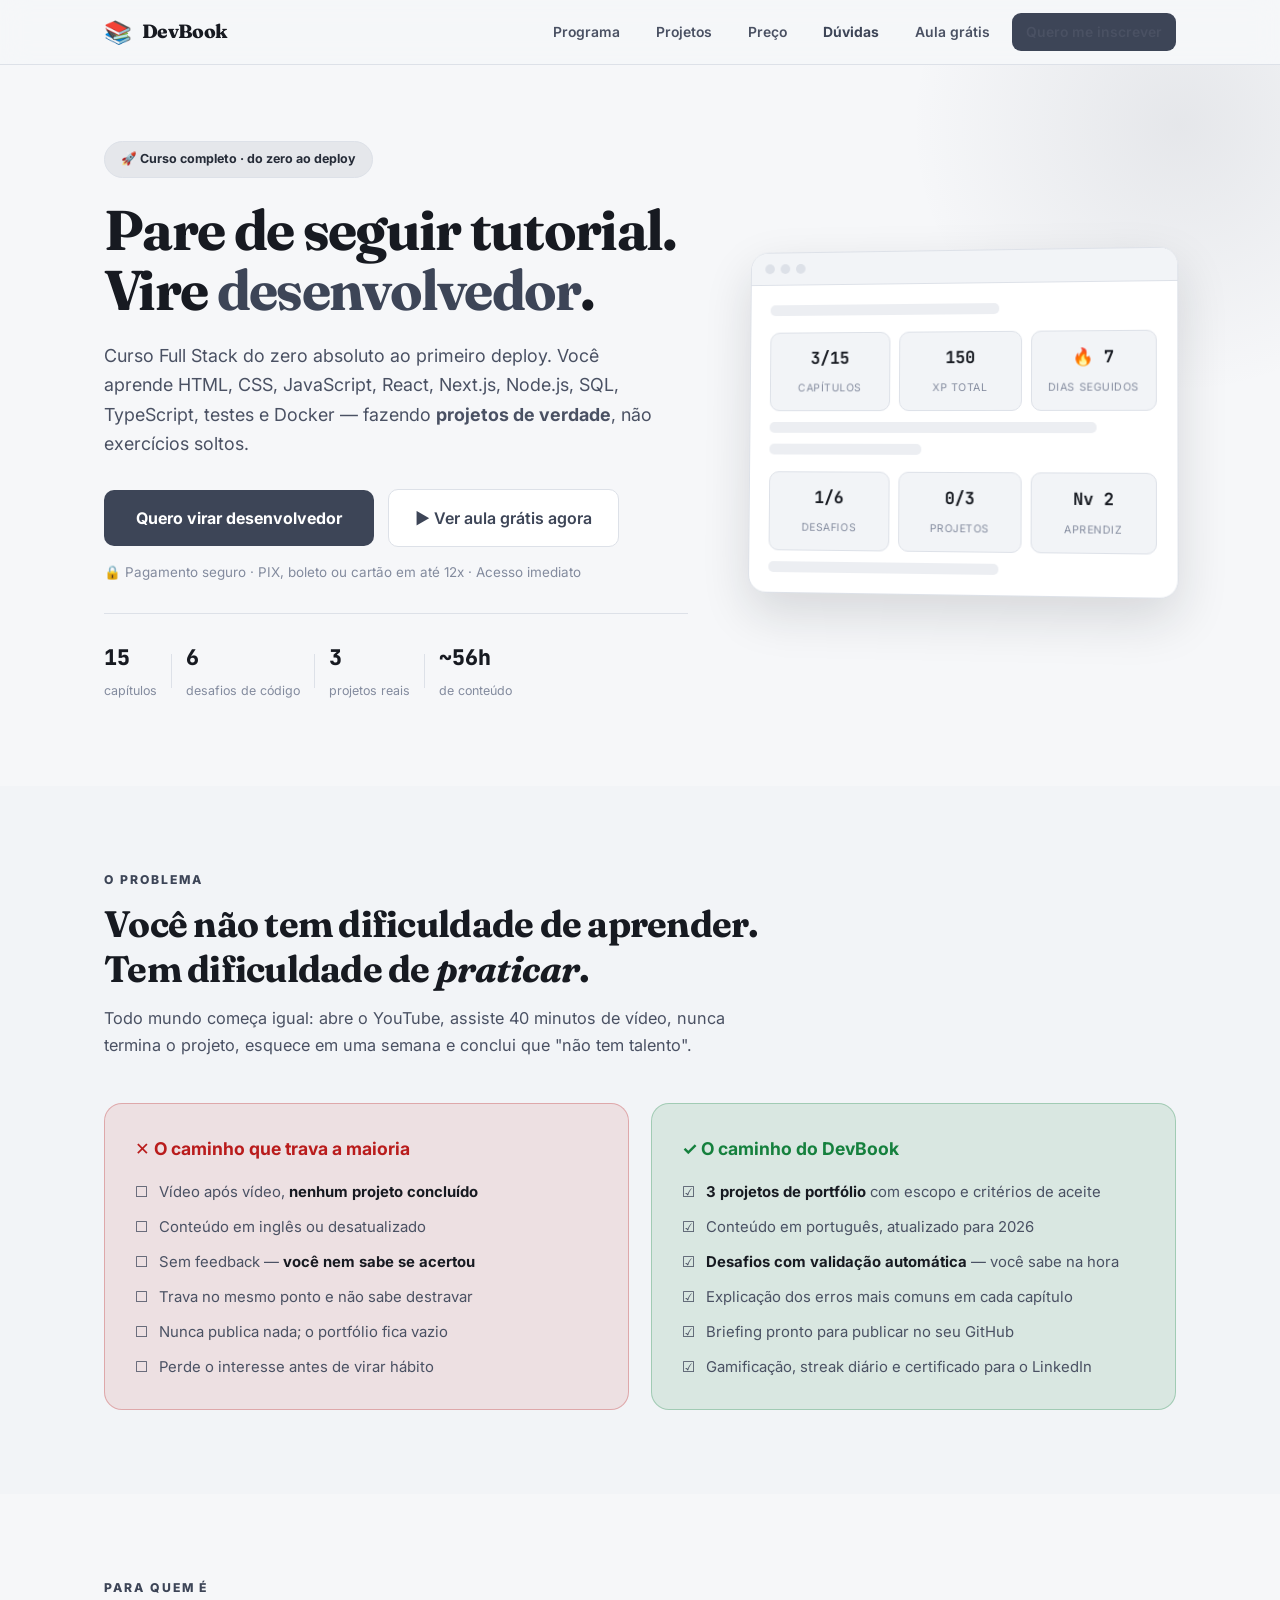
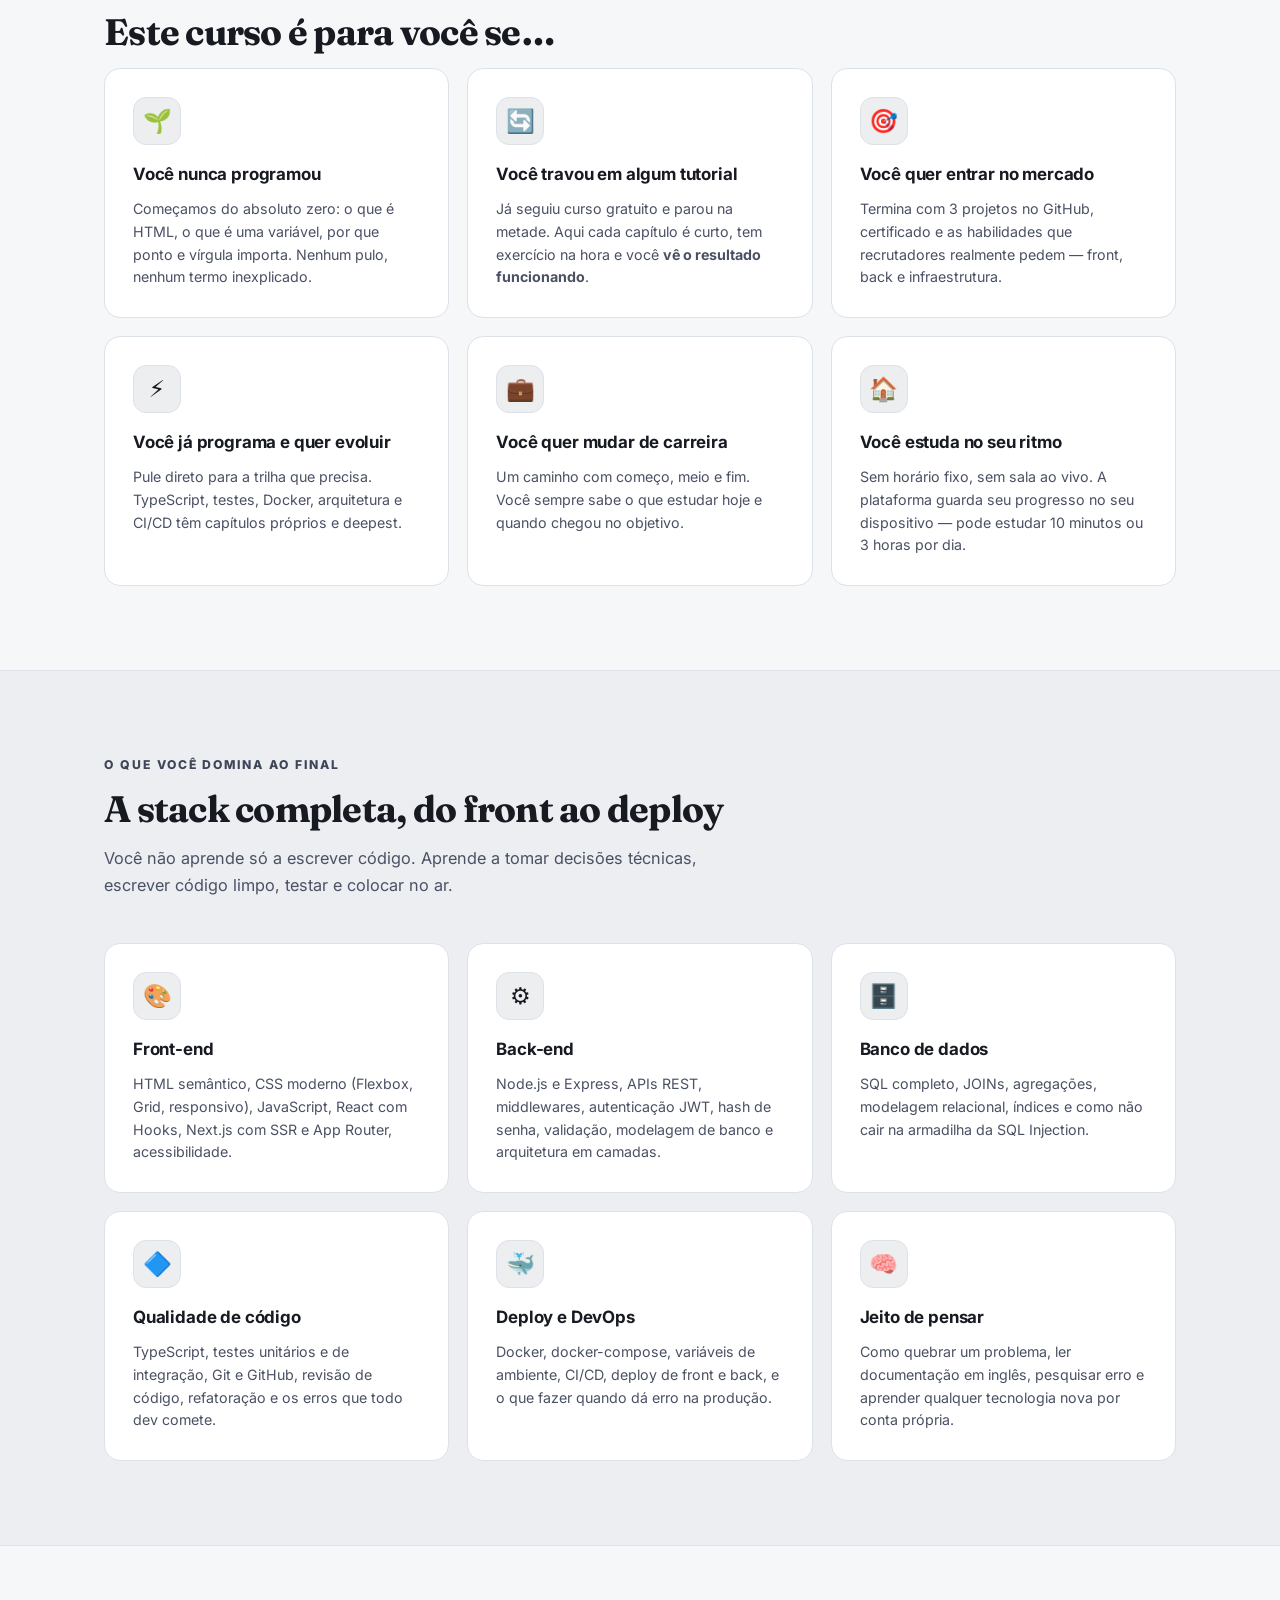
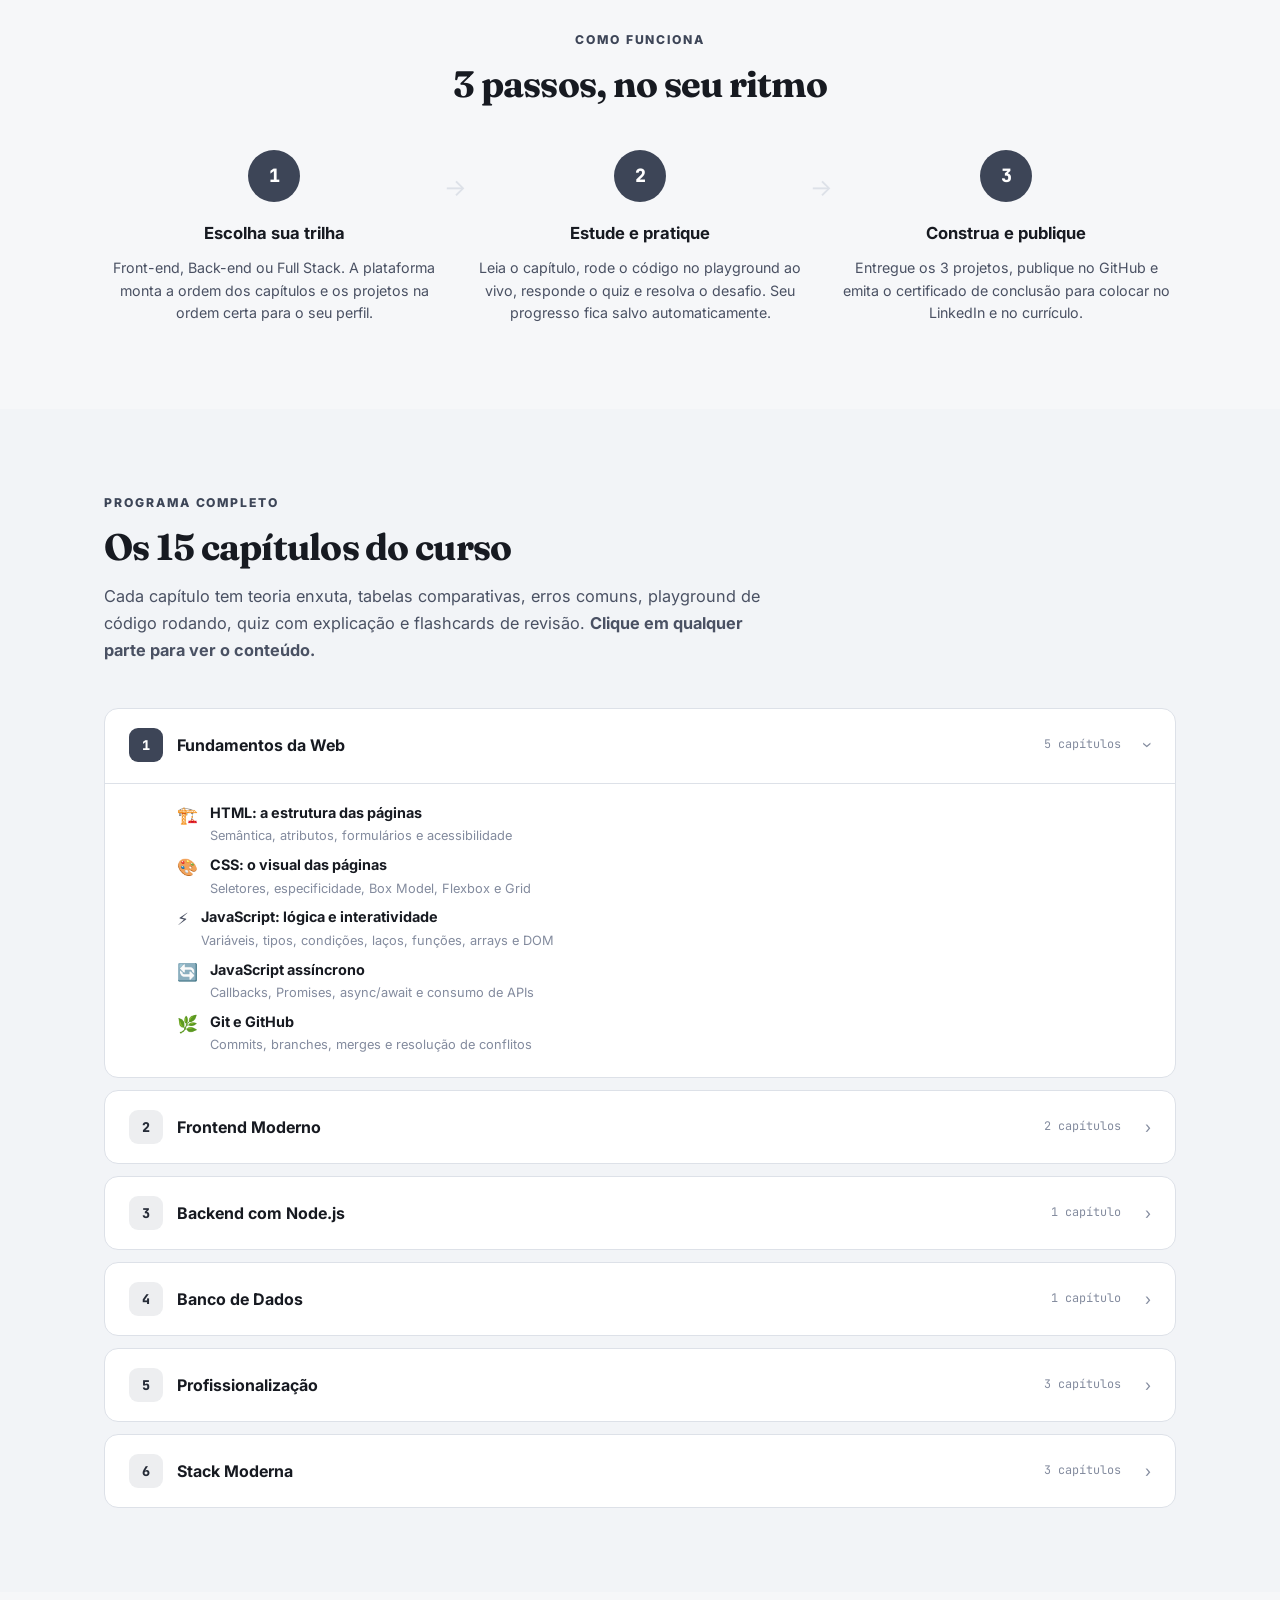
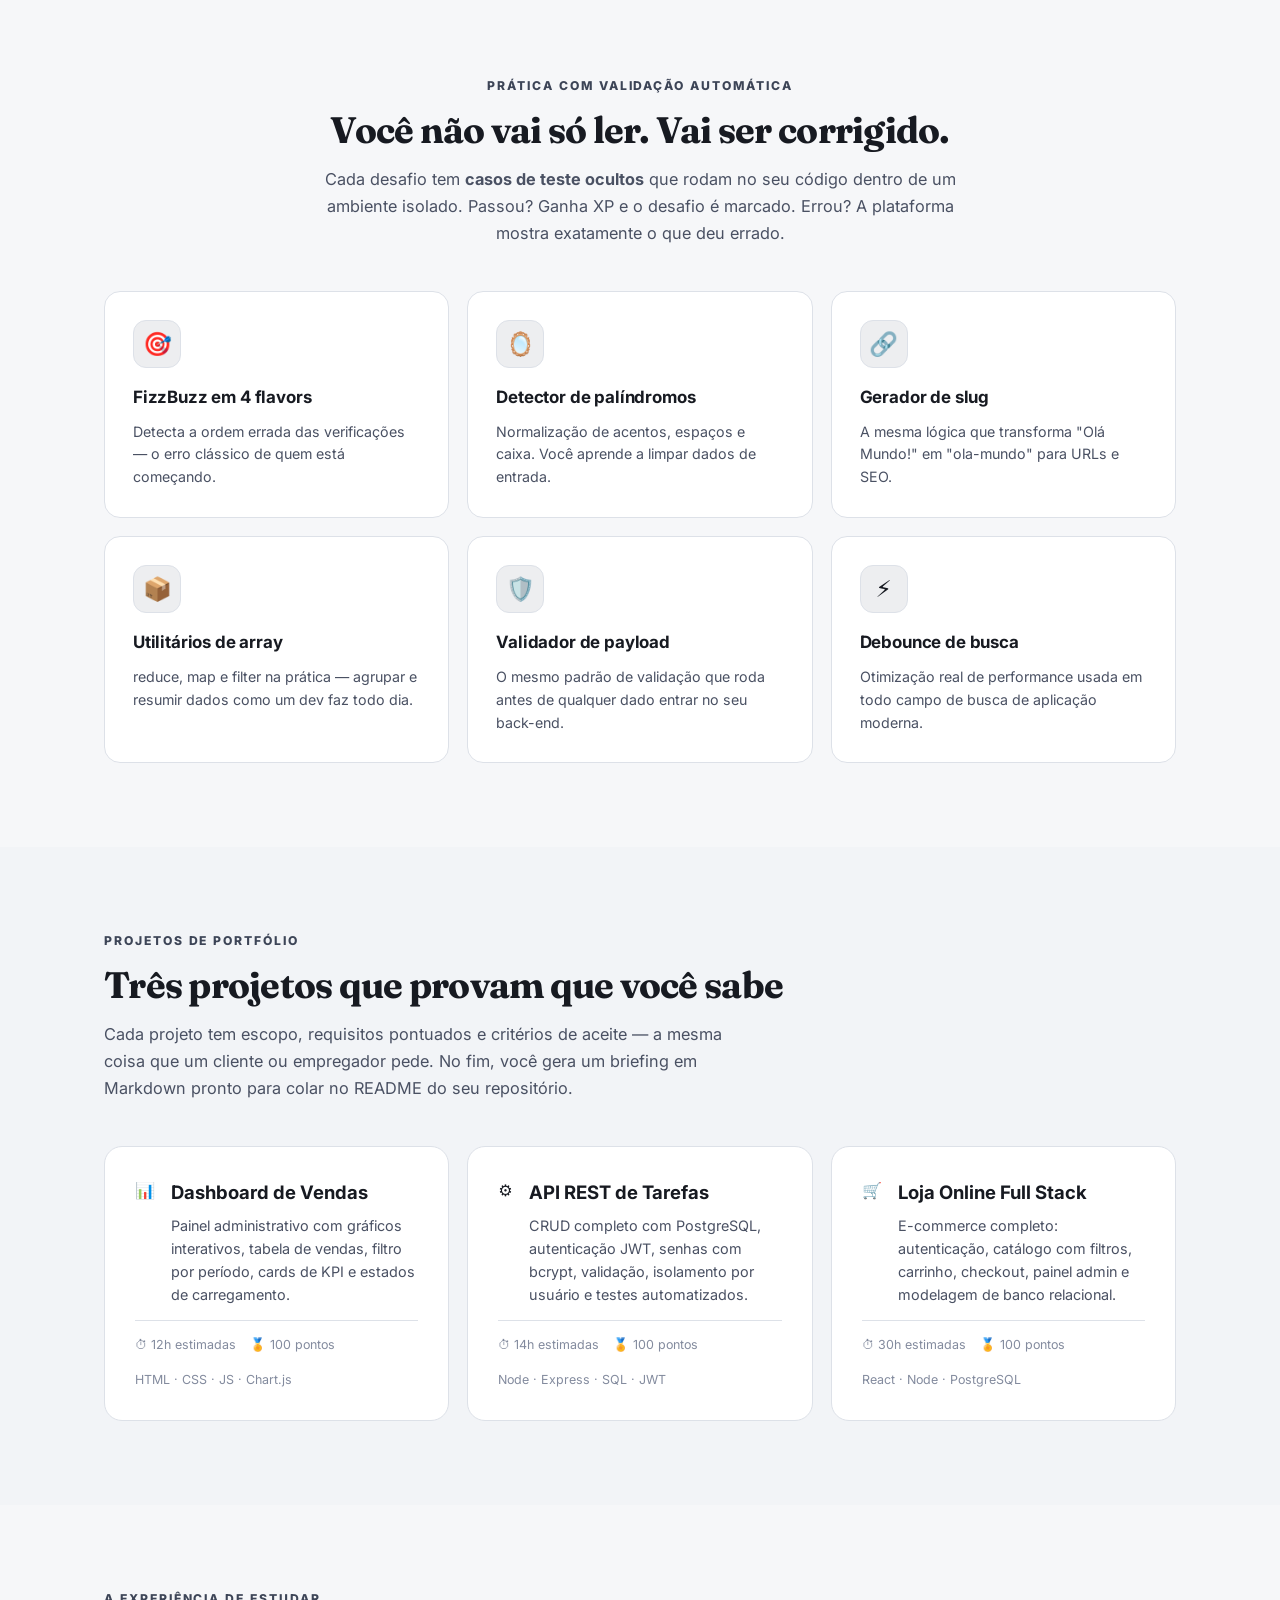
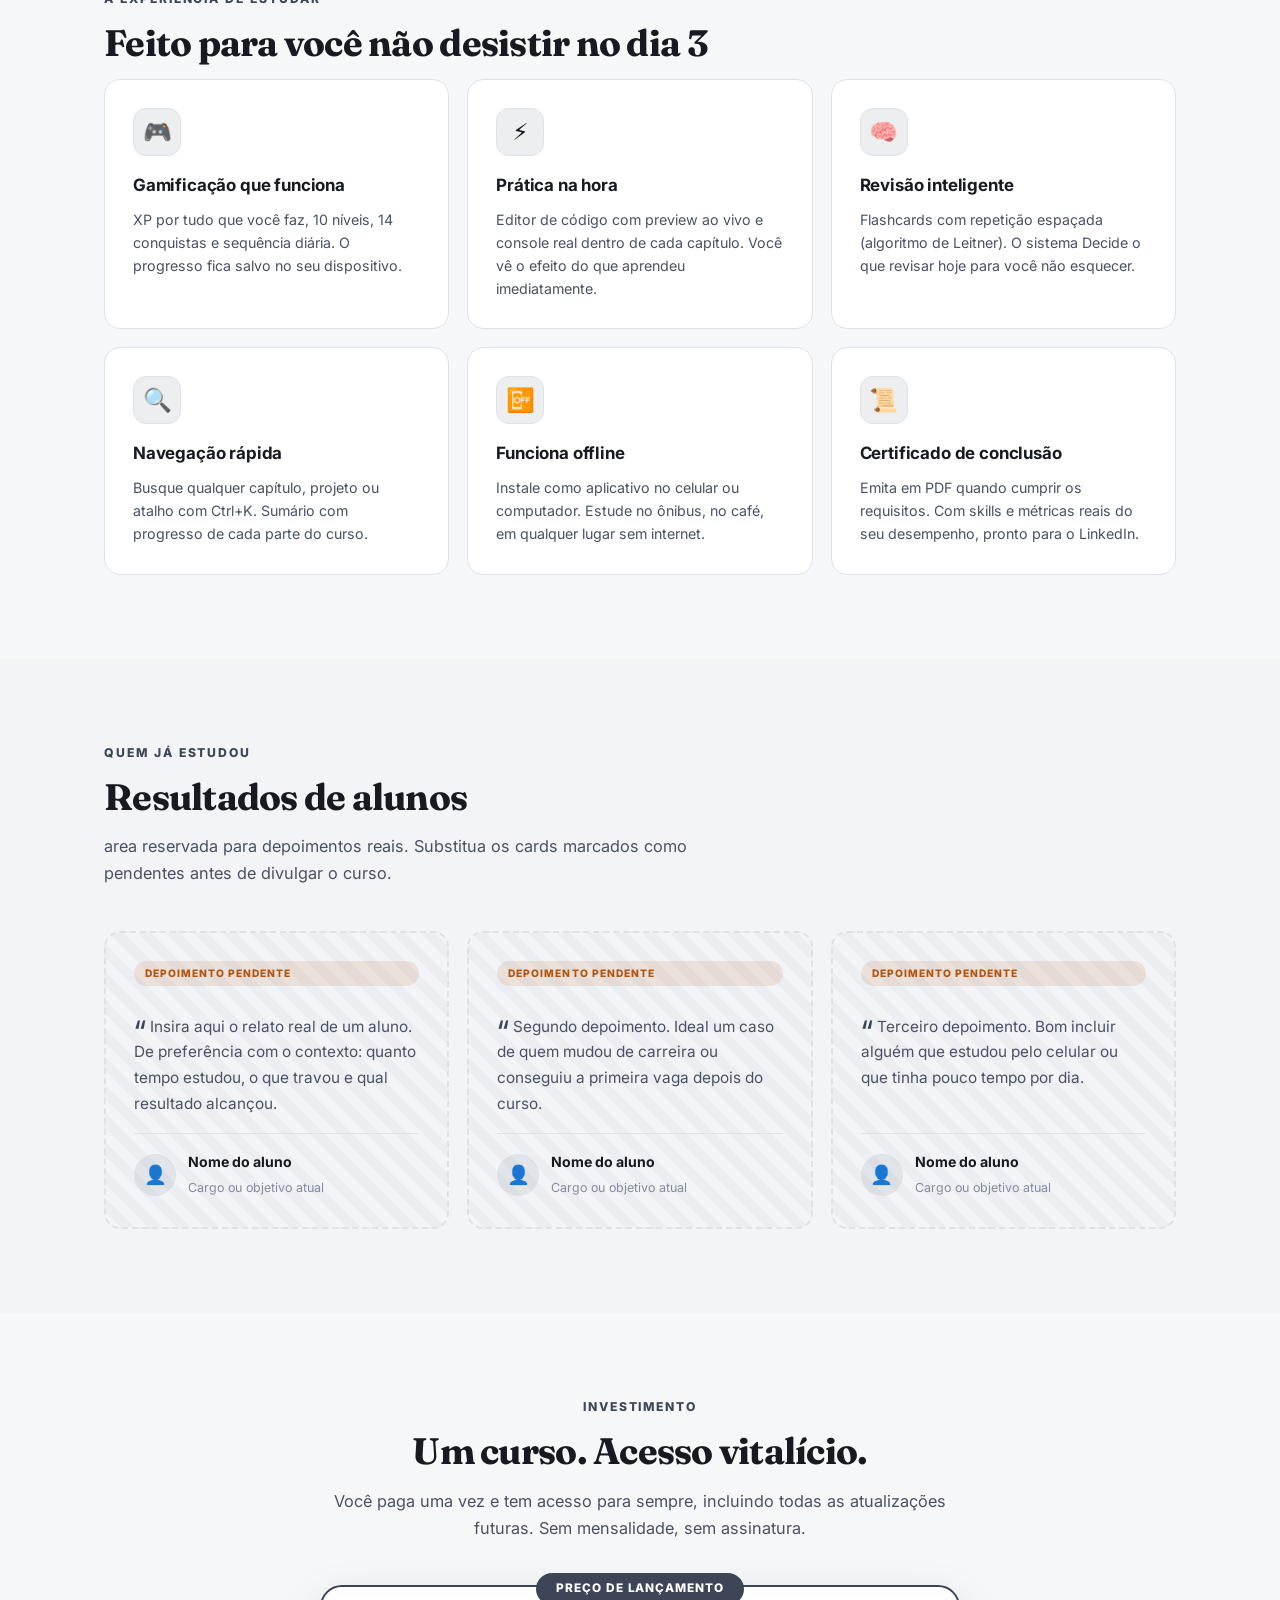
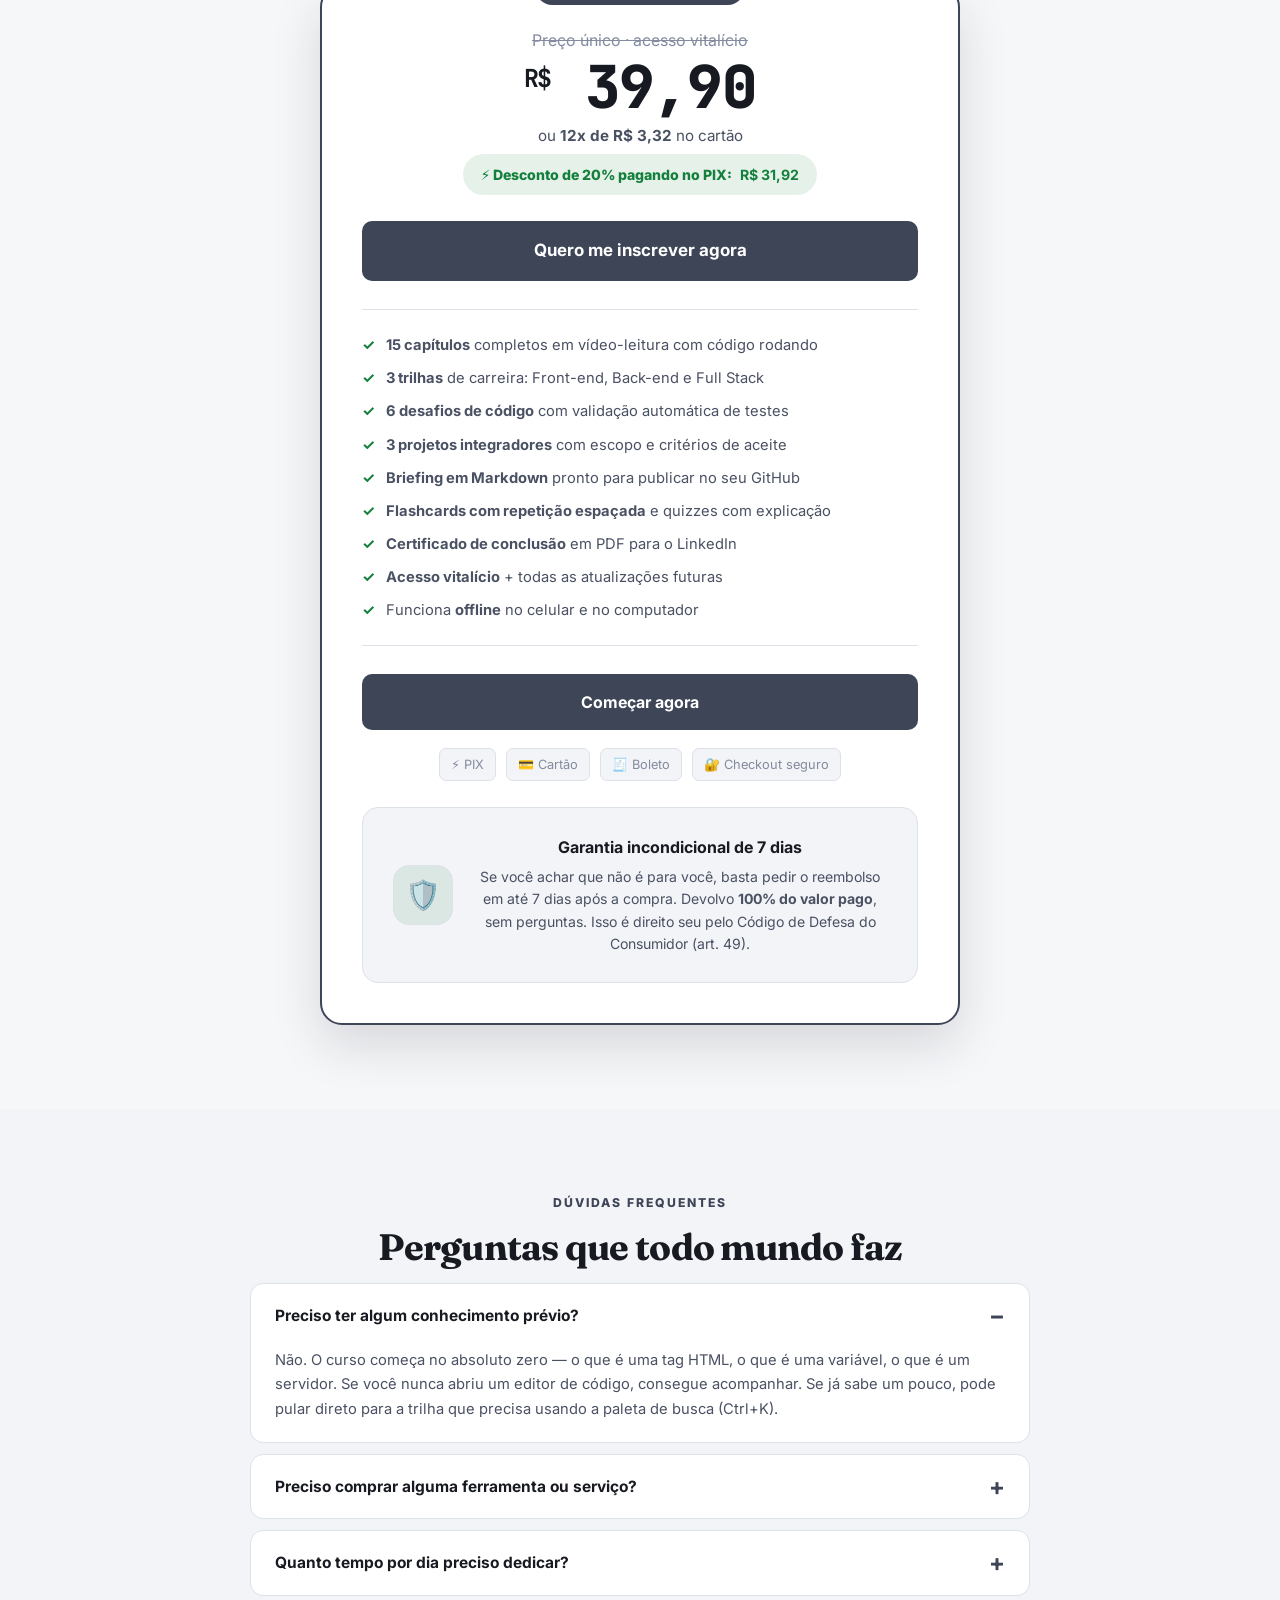
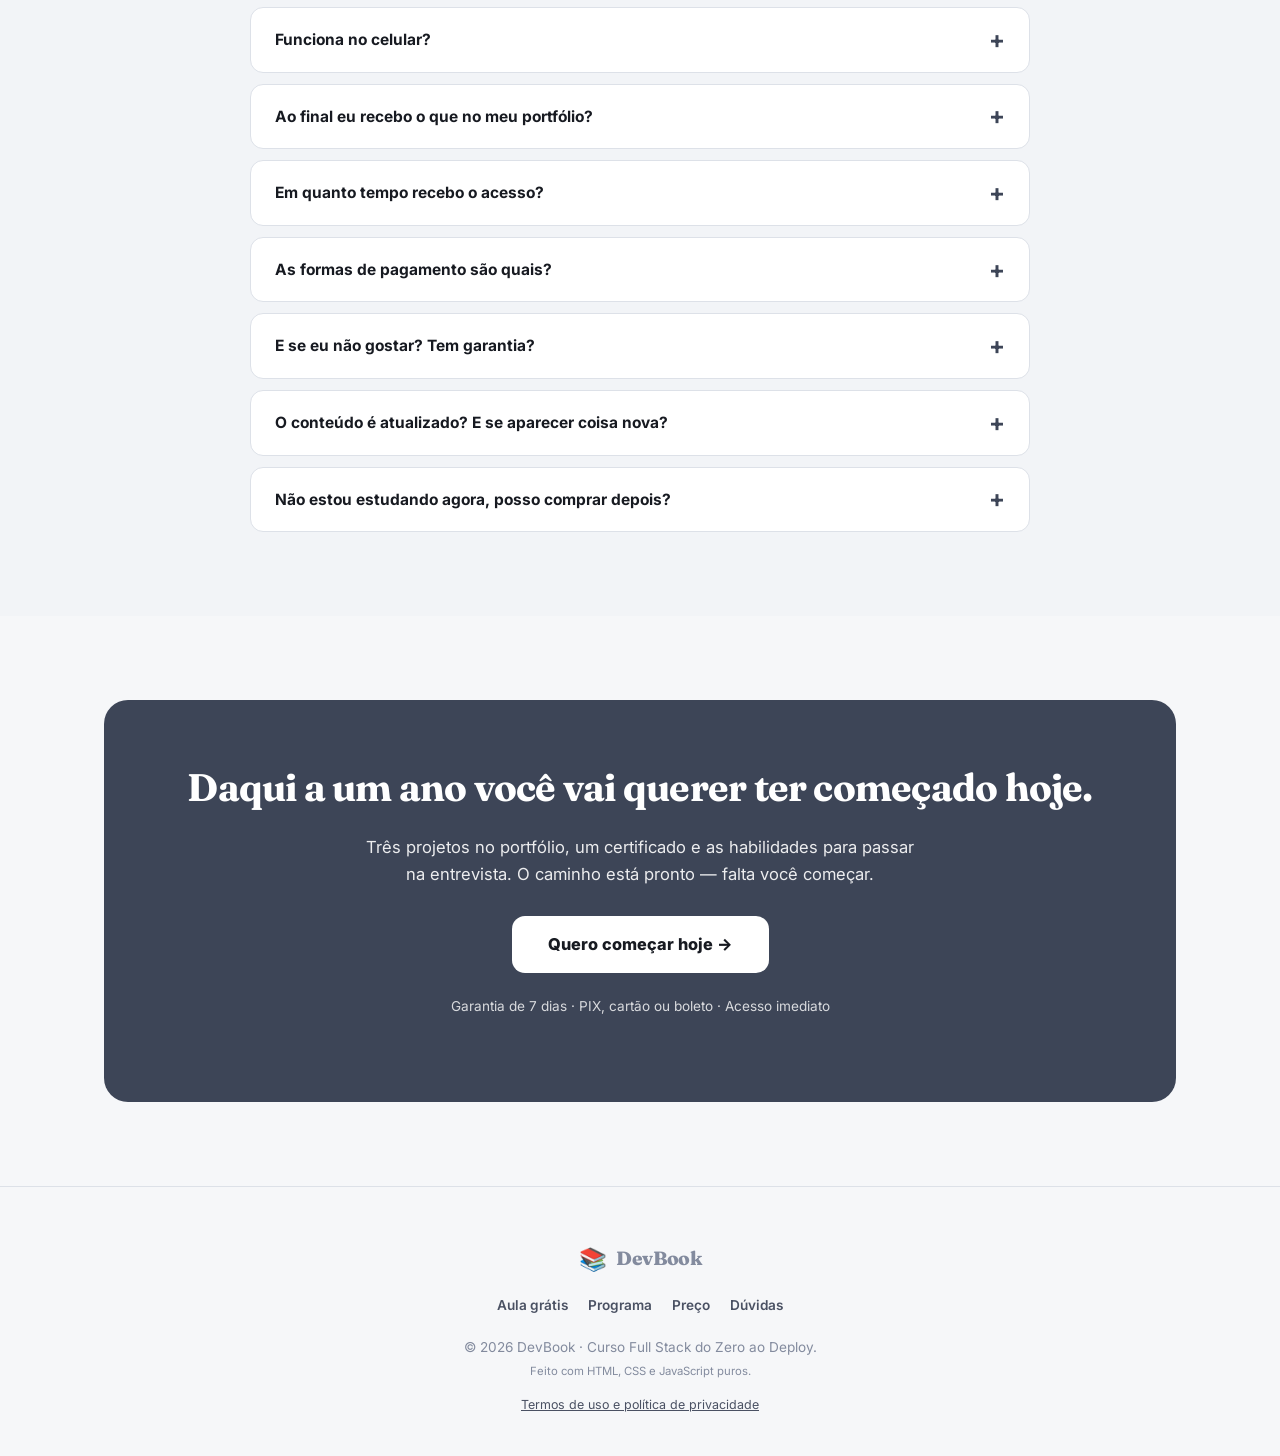
==== commit 1d3b9578: "price: ajusta para R\$ 39,90 e remove prática abusiva - Preco unico de R\$ 39,90 (12x de R\$ 3,32) -" ====
--- a/landing.html
+++ b/landing.html
@@ -50,7 +50,7 @@
 <section class="lp-hero">
   <div class="lp-wrap lp-hero-grid">
     <div>
-      <span class="lp-badge">🚀 Turma 2026 · Vagas limitadas</span>
+      <span class="lp-badge">🚀 Curso completo · do zero ao deploy</span>
 
       <h1 class="lp-h1">
         Pare de seguir tutorial.<br>
@@ -522,11 +522,11 @@
       <span class="lp-price-tag">Preço de lançamento</span>
 
       <!-- ⚠️ EDITE O PREÇO AQUI -->
-      <div class="lp-price-old">De R$ 297 por</div>
-      <div class="lp-price-now"><sup>R$</sup> 97</div>
-      <div class="lp-price-parc">ou <b>12x de R$ 9,70</b> no cartão</div>
-
-      <div class="lp-price-pix">⚡ Desconto de 20% pagando no PIX: <b>R$ 77,60</b></div>
+      <div class="lp-price-old">Preço único · acesso vitalício</div>
+      <div class="lp-price-now"><sup>R$</sup> 39,90</div>
+      <div class="lp-price-parc">ou <b>12x de R$ 3,32</b> no cartão</div>
+
+      <div class="lp-price-pix">⚡ Desconto de 20% pagando no PIX: <b>R$ 31,92</b></div>
 
       <!-- CTA principal — o link de checkout está no final do arquivo -->
       <a href="#" class="btn-primary" data-checkout style="font-size:1.06rem;padding:16px 40px;width:100%">
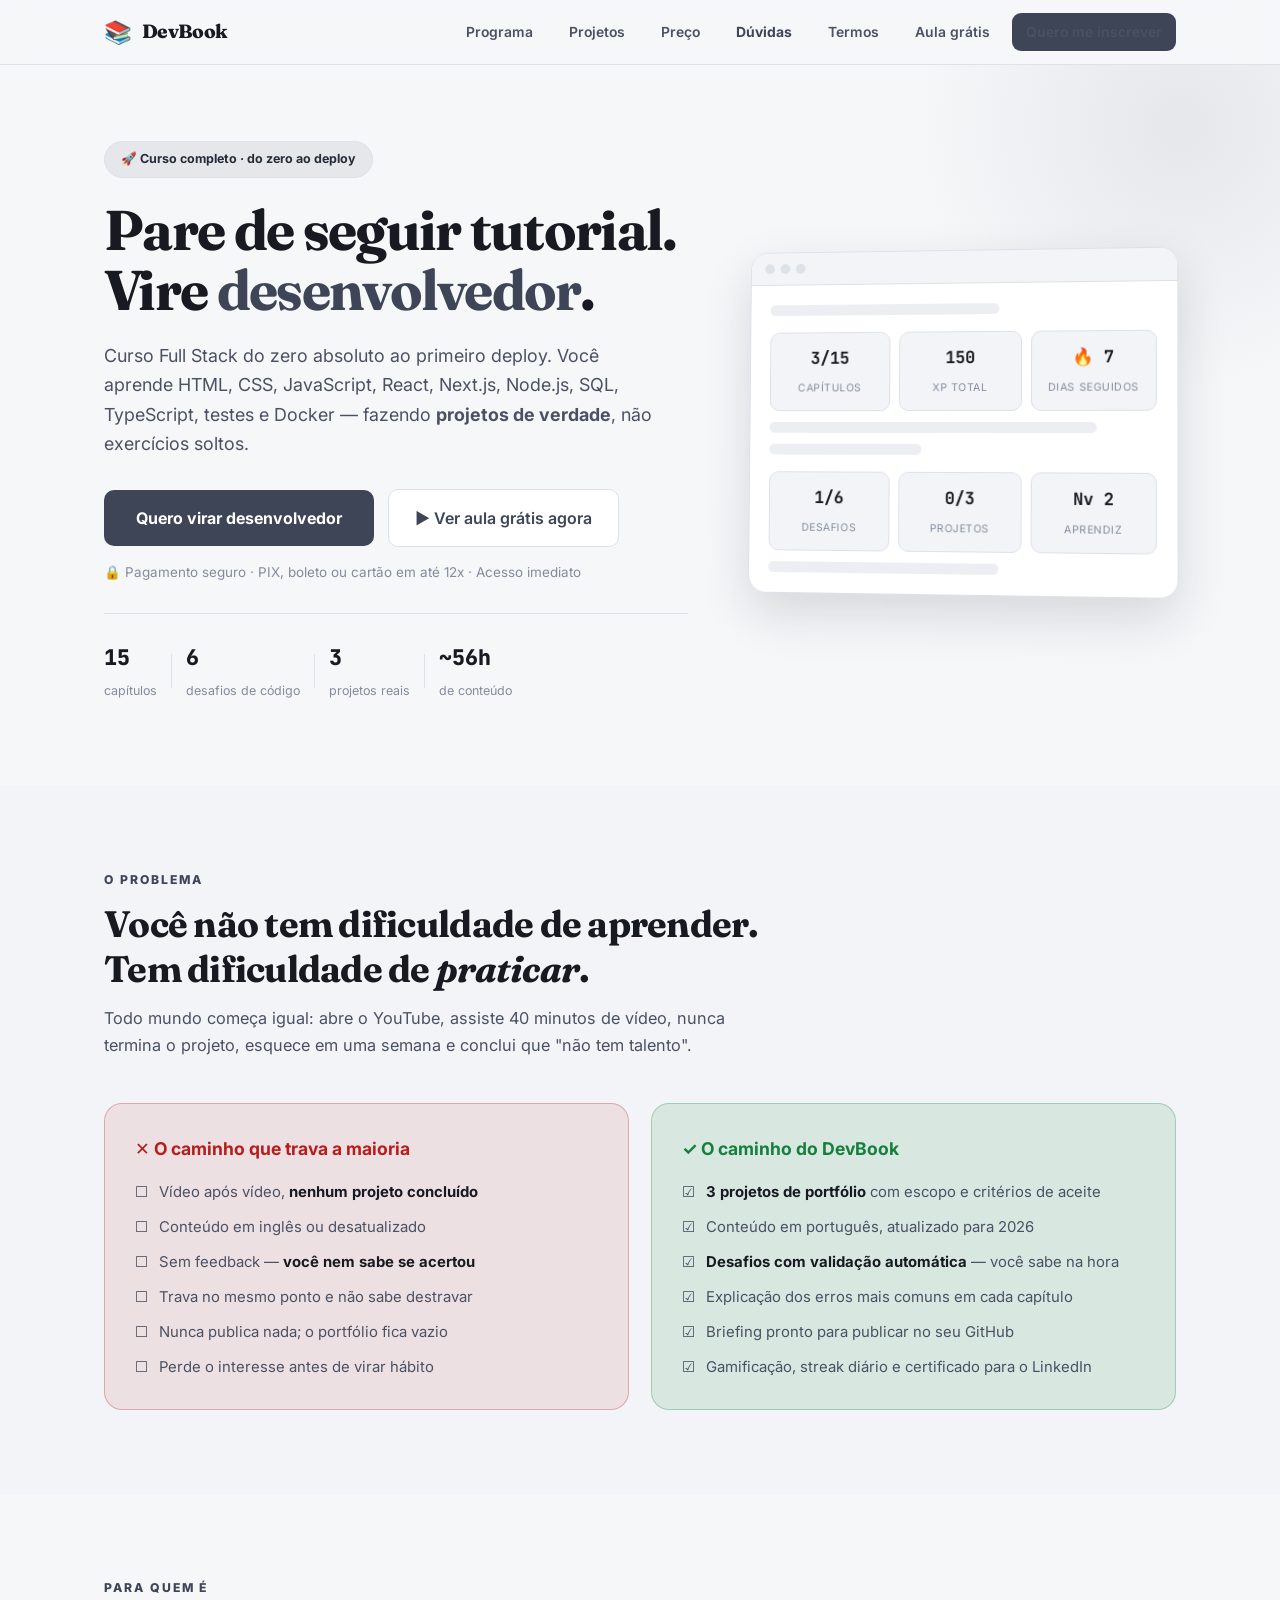
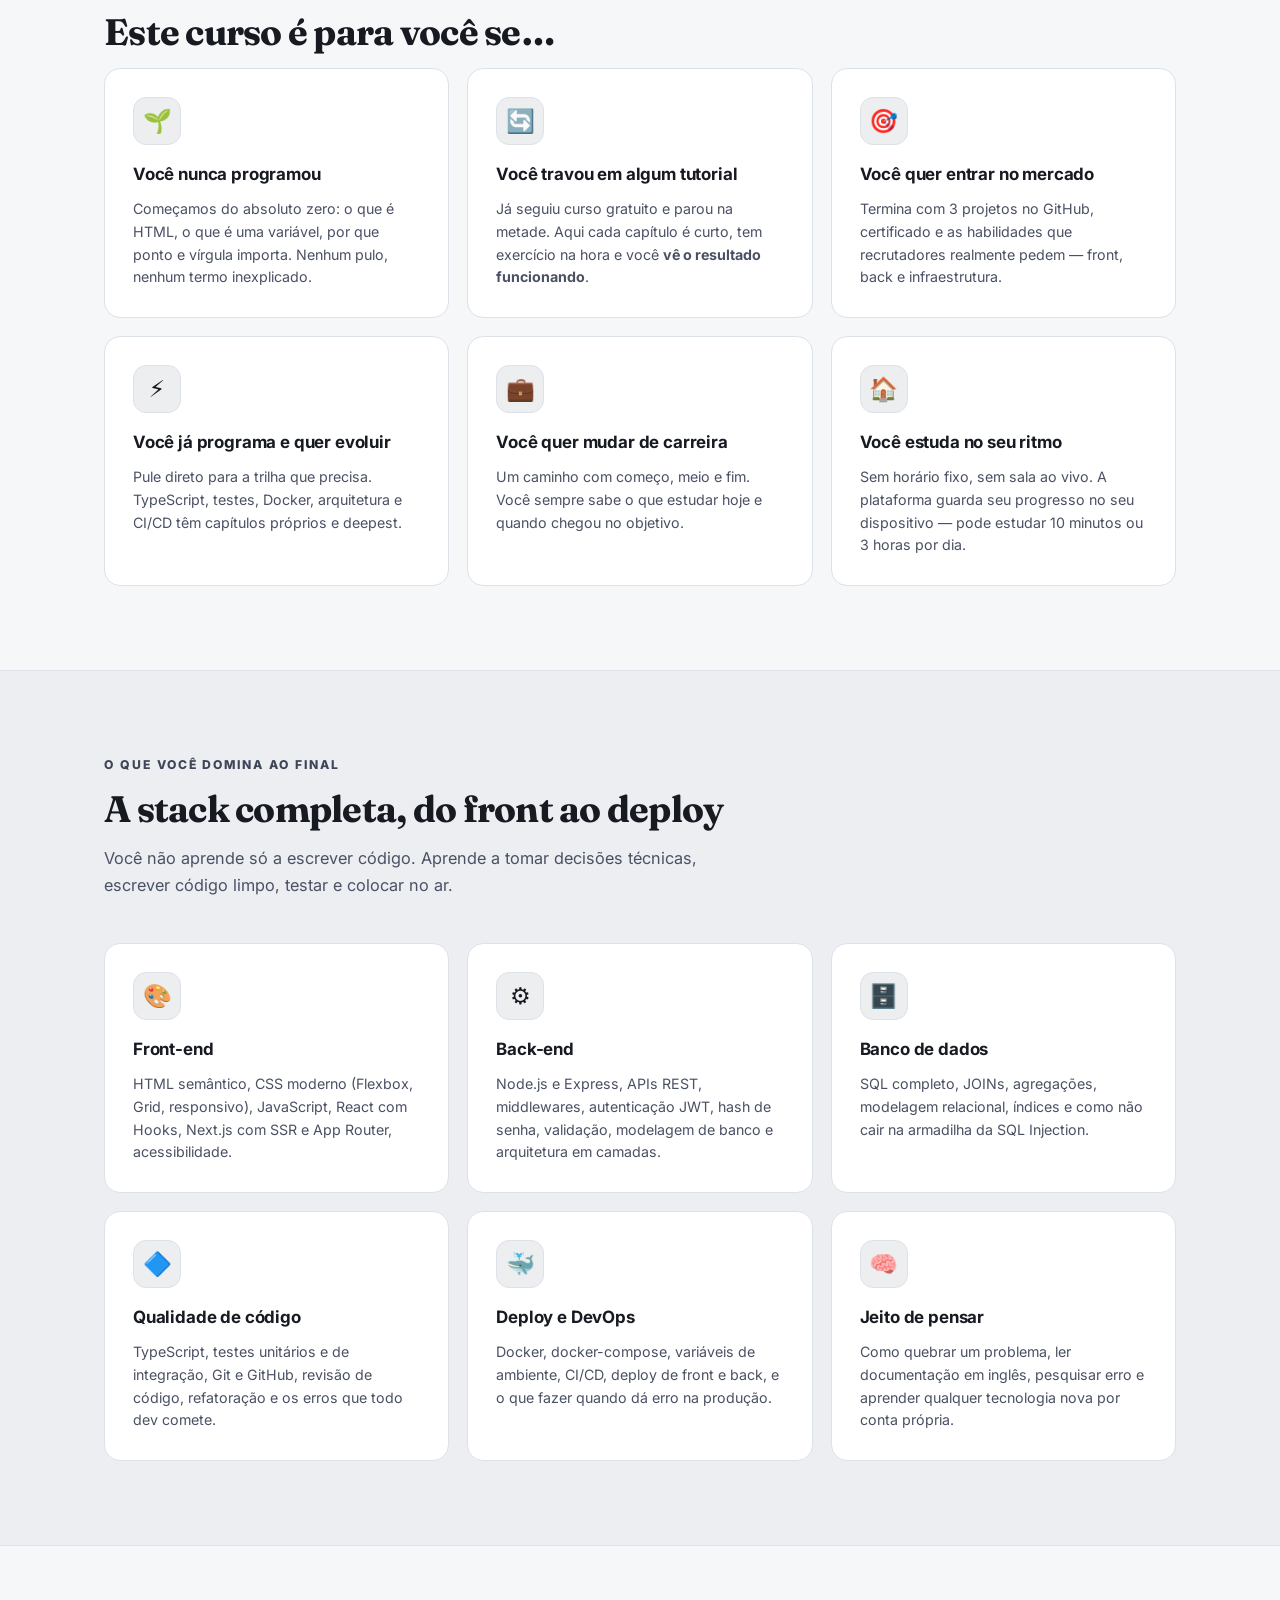
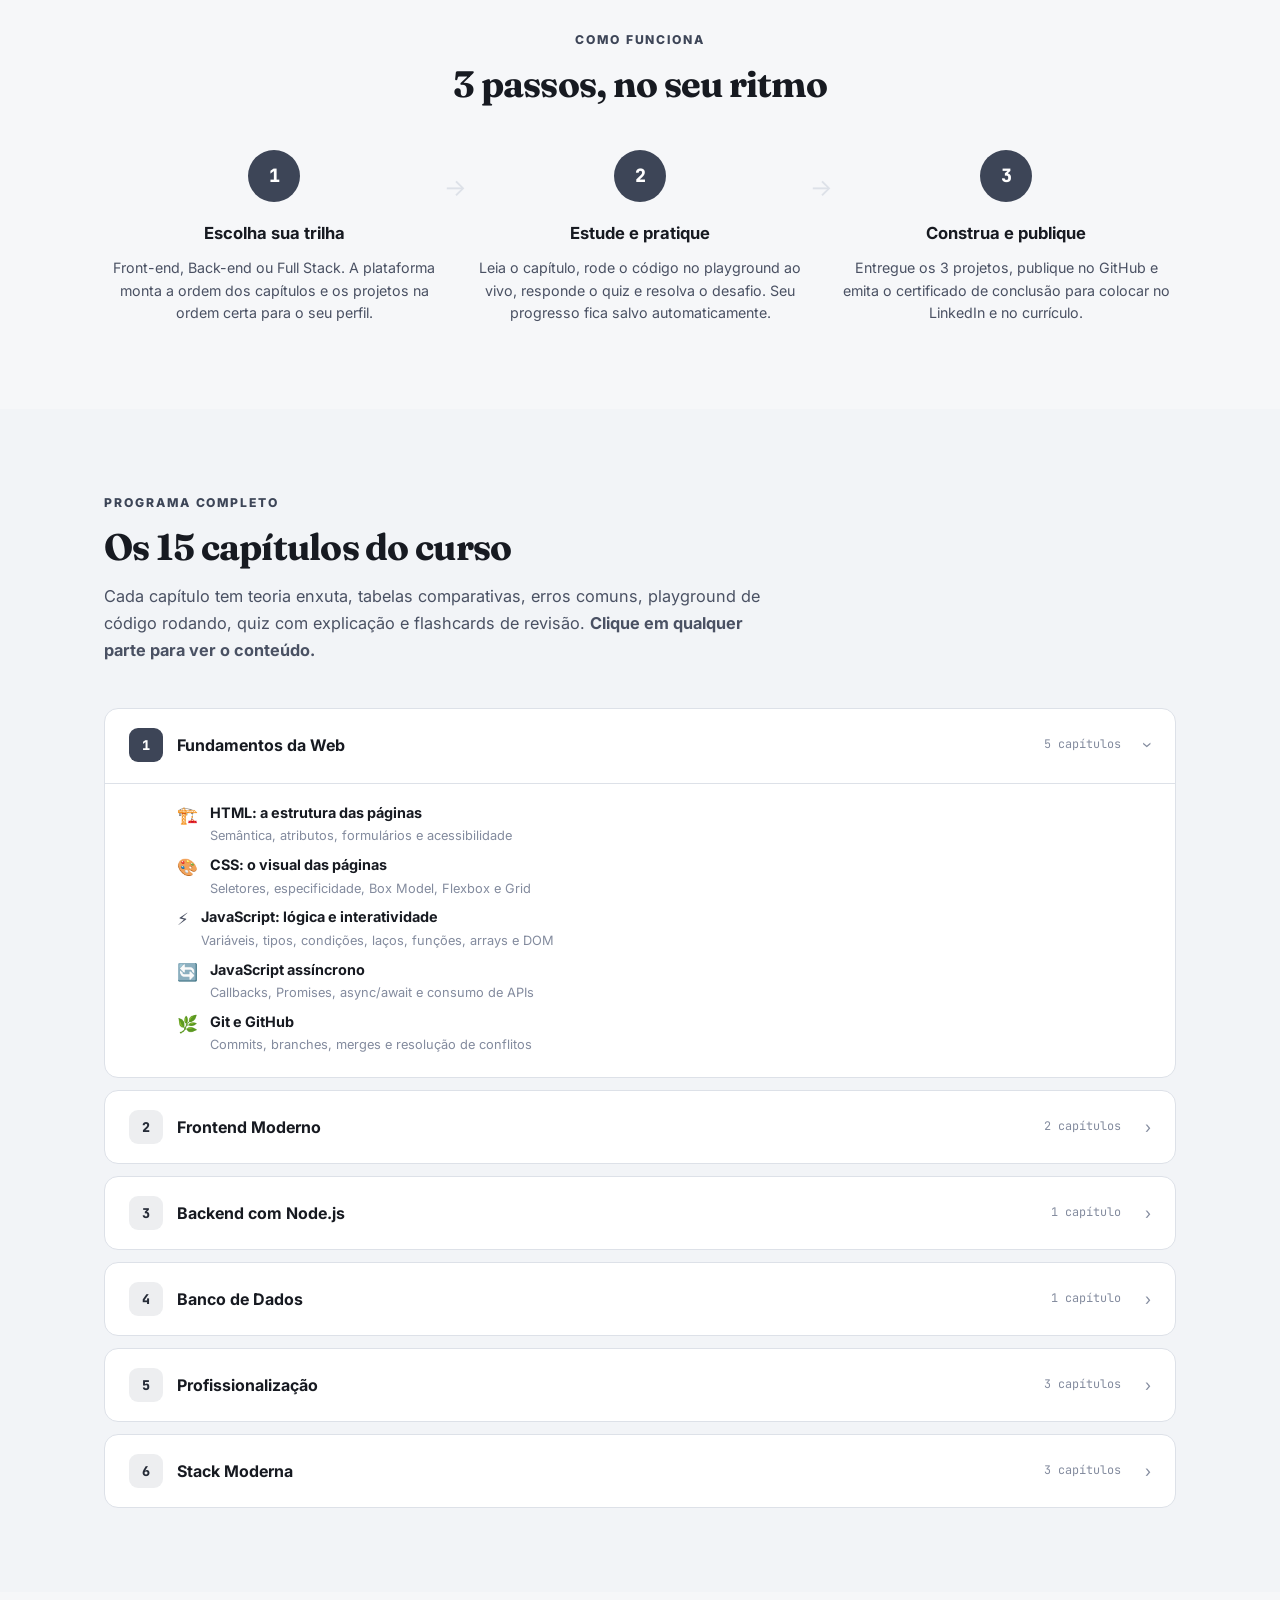
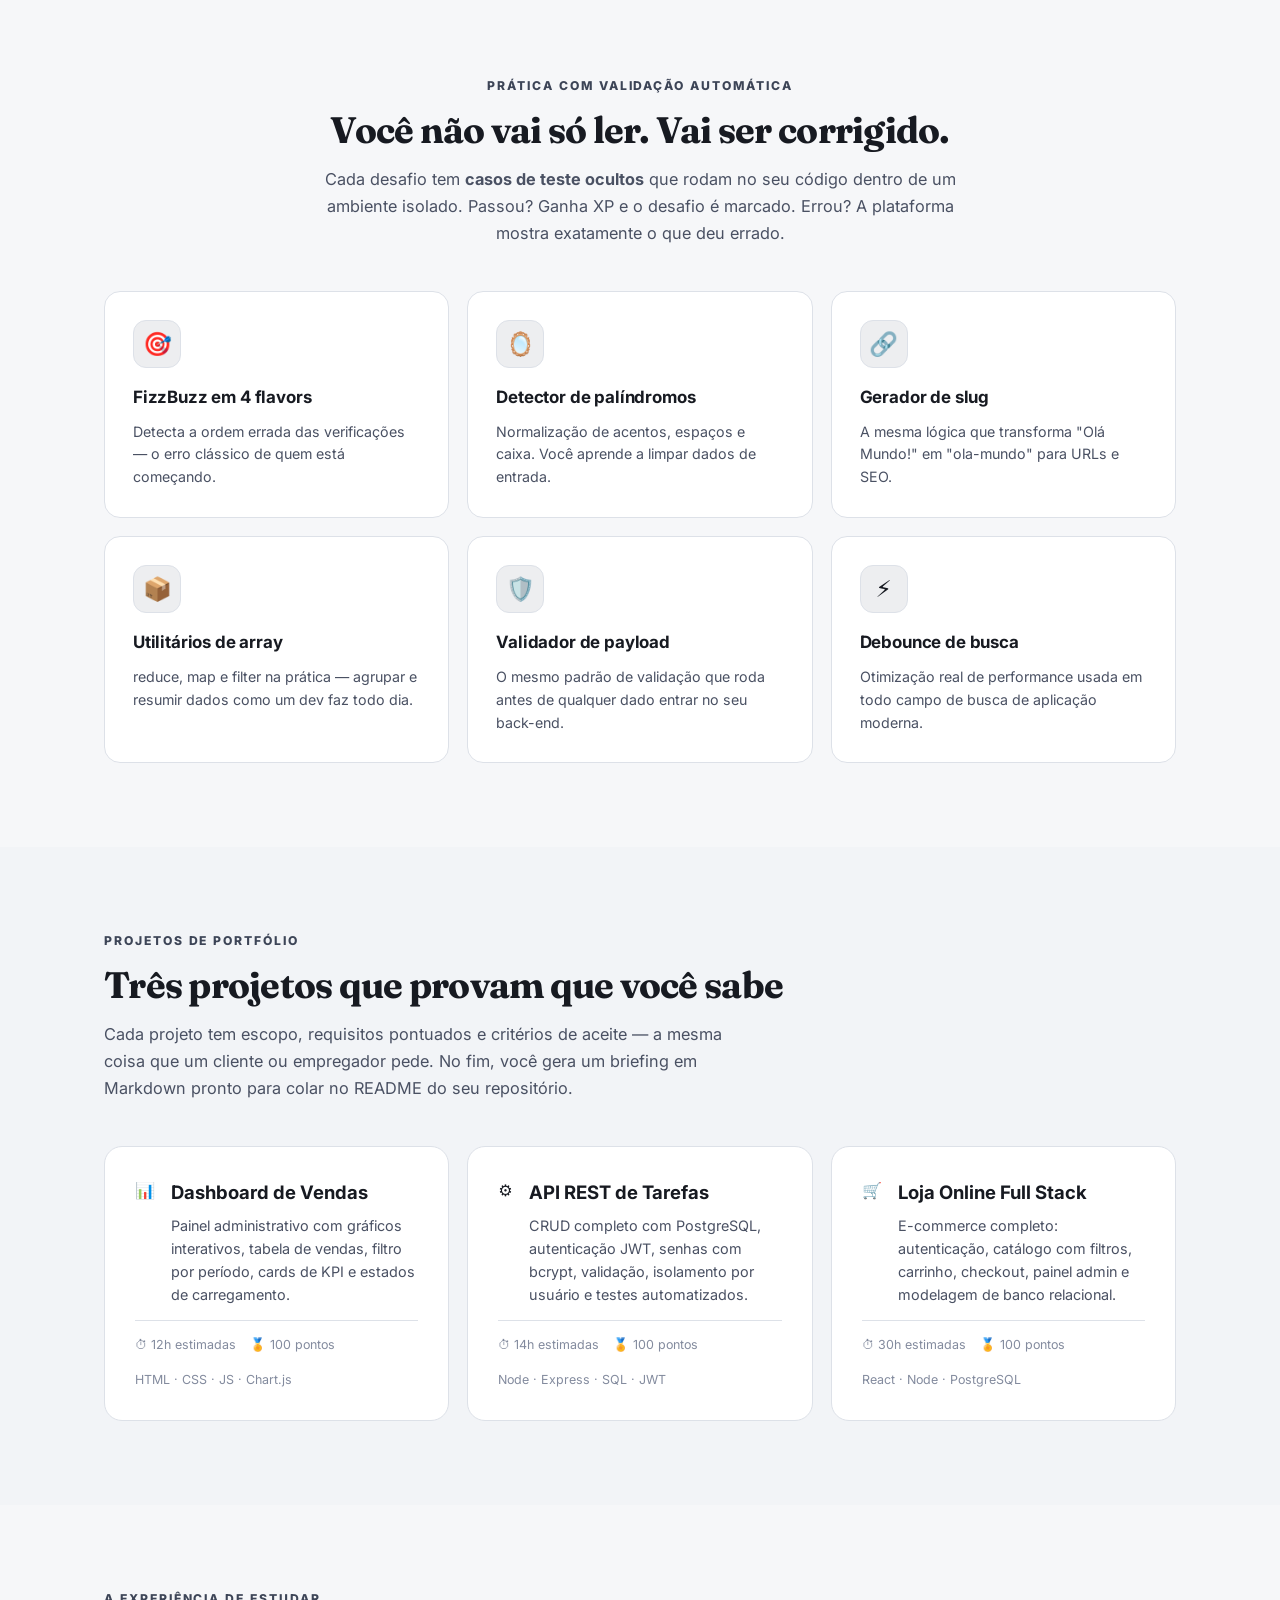
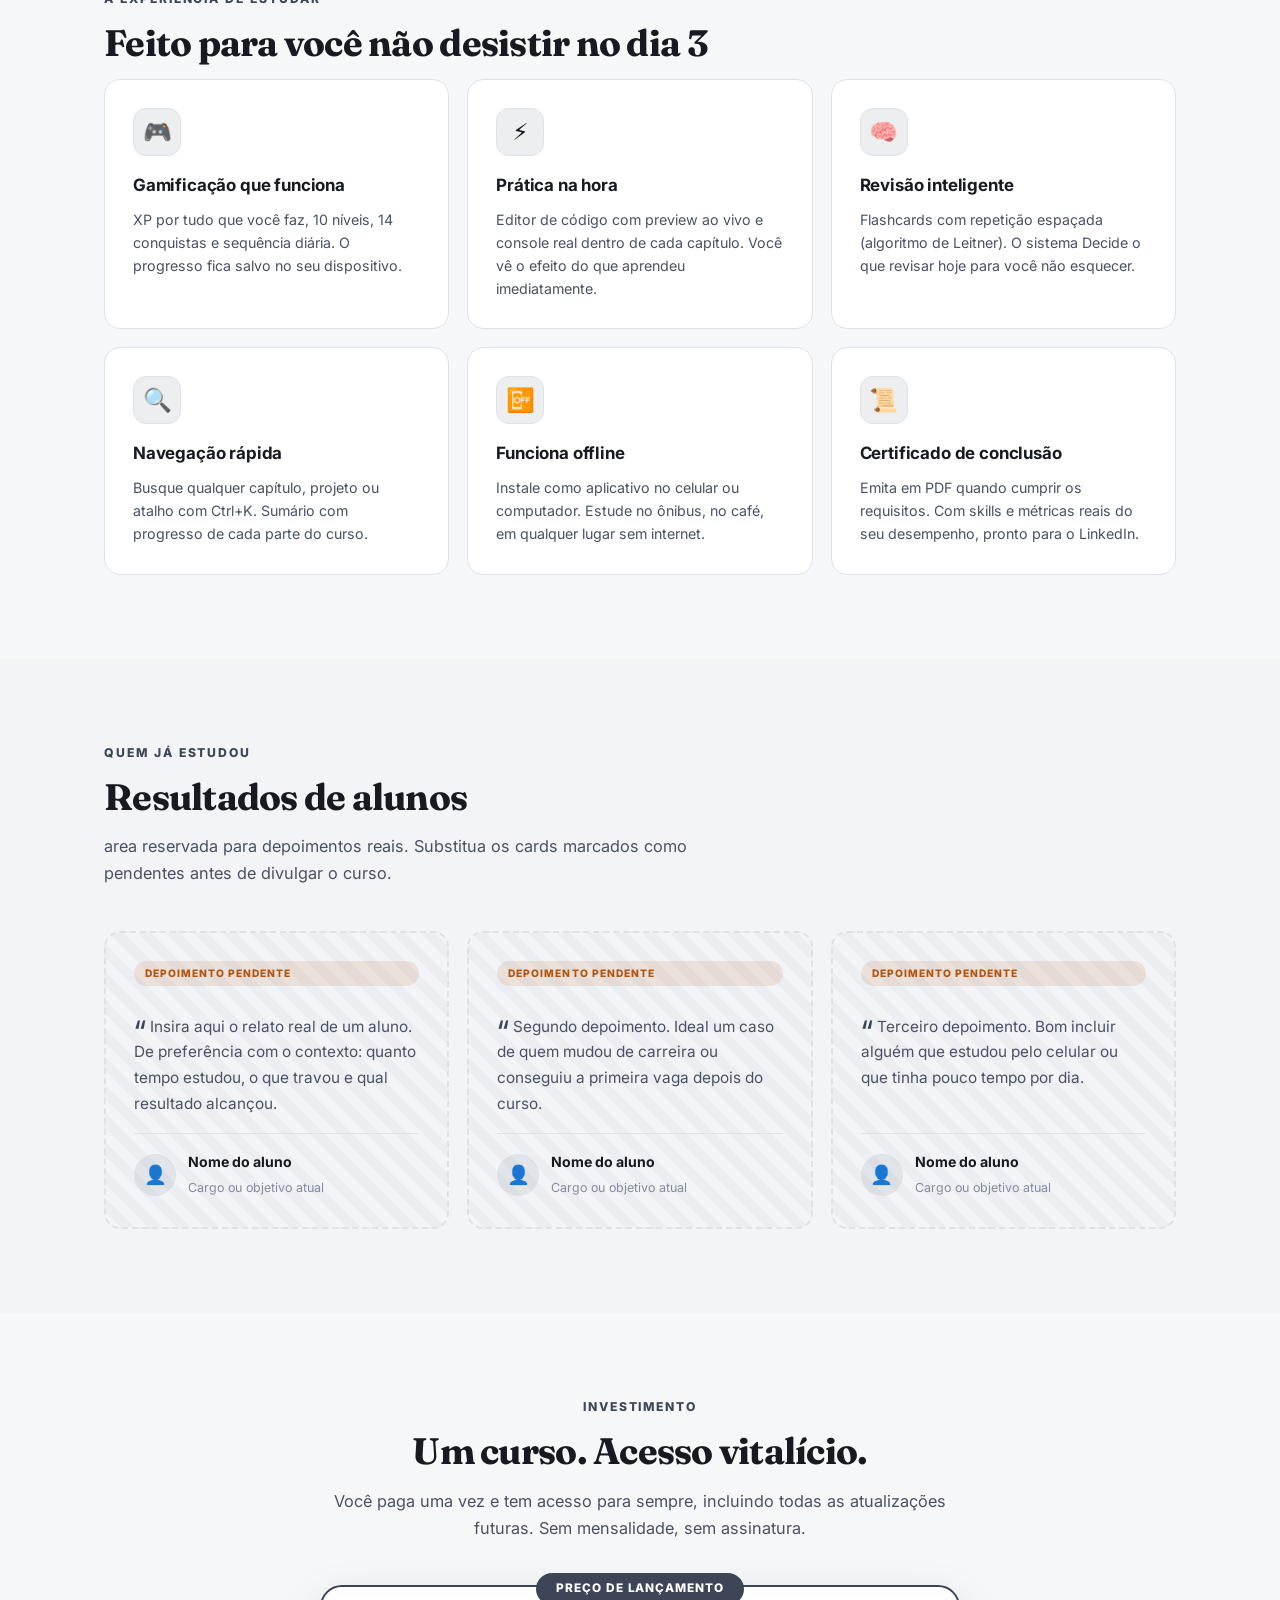
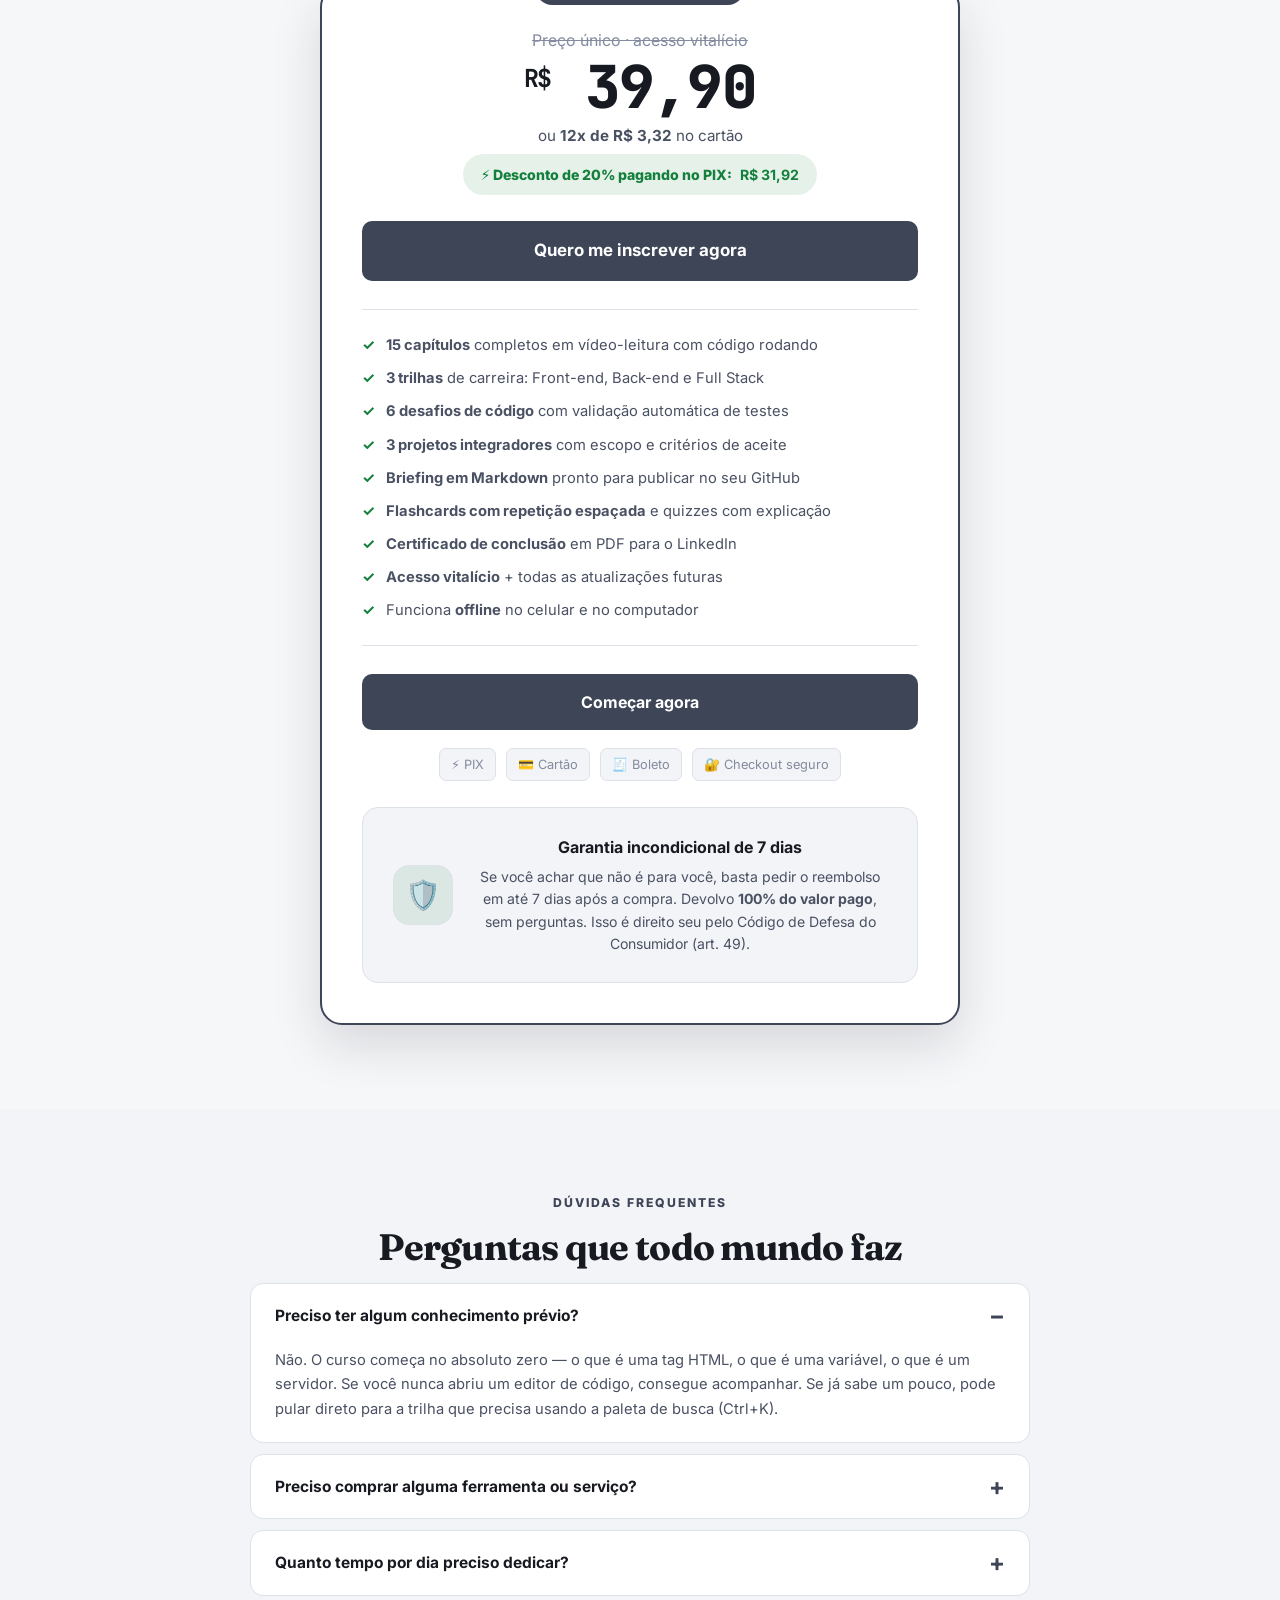
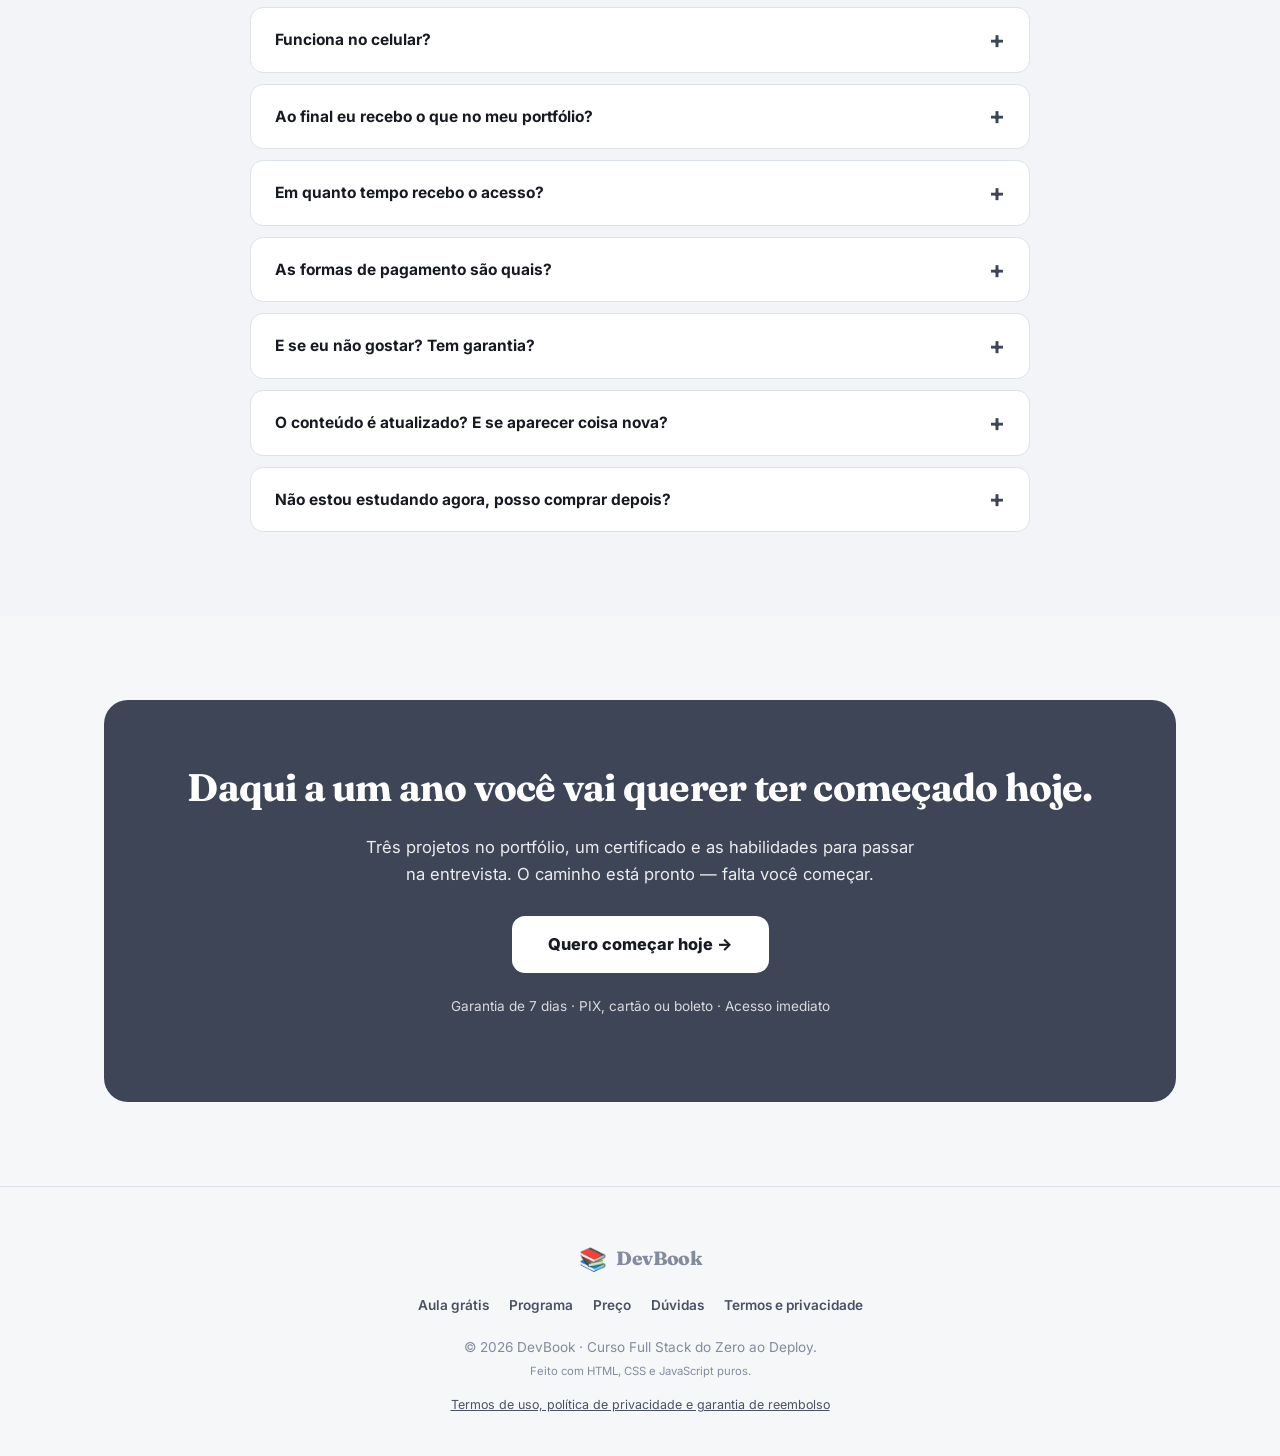
==== commit 314f5837: "feat: pagina legal com Termos de Uso e Politica de Privacidade legal.html reune os dois documentos e" ====
--- a/landing.html
+++ b/landing.html
@@ -40,6 +40,7 @@
       <a href="#projetos">Projetos</a>
       <a href="#preco">Preço</a>
       <a href="#faq">Dúvidas</a>
+      <a href="legal.html">Termos</a>
       <a href="index.html">Aula grátis</a>
       <a href="#preco" class="btn-primary">Quero me inscrever</a>
     </nav>
@@ -710,14 +711,15 @@
       <a href="#programa">Programa</a>
       <a href="#preco">Preço</a>
       <a href="#faq">Dúvidas</a>
+      <a href="legal.html">Termos e privacidade</a>
     </div>
     <p>
       © <span id="lpYear"></span> DevBook · Curso Full Stack do Zero ao Deploy.<br>
       <small>Feito com HTML, CSS e JavaScript puros.</small>
     </p>
     <p style="margin-top:14px;font-size:.78rem">
-      <a href="#" data-checkout style="color:var(--text-2);text-decoration:underline">
-        Termos de uso e política de privacidade
+      <a href="legal.html#garantia" style="color:var(--text-2);text-decoration:underline">
+        Termos de uso, política de privacidade e garantia de reembolso
       </a>
     </p>
   </div>
--- a/css/styles.css
+++ b/css/styles.css
@@ -1232,9 +1232,127 @@
 .view > *:nth-child(4) { animation-delay: .15s; }
 @keyframes fadeUp { from { opacity: 0; transform: translateY(14px); } to { opacity: 1; transform: none; } }
 
+/* ═══════════════════════════════════════════════════════
+   v4 — TRAVA DE CONTEÚDO (Gate)
+   ═══════════════════════════════════════════════════════ */
+
+/* Conteúdo desfocado atrás da tela de acesso */
+.shell.blurred {
+  filter: blur(7px);
+  pointer-events: none;
+  user-select: none;
+  opacity: .55;
+  transition: filter .2s ease, opacity .2s ease;
+}
+
+.gate-screen {
+  position: fixed; inset: 0; z-index: 940;
+  display: grid; place-items: center;
+  padding: 24px;
+  background: color-mix(in srgb, var(--bg) 88%, transparent);
+  backdrop-filter: blur(4px); -webkit-backdrop-filter: blur(4px);
+  animation: fadeIn .2s ease both;
+  overflow-y: auto;
+}
+
+.gate-box {
+  width: 100%; max-width: 480px;
+  background: var(--surface);
+  border: 1px solid var(--border);
+  border-radius: 20px;
+  padding: 40px 34px;
+  box-shadow: var(--shadow-lg);
+  text-align: center;
+  animation: modalUp .28s ease both;
+}
+
+.gate-lock {
+  width: 64px; height: 64px; margin: 0 auto 20px;
+  border-radius: 50%; display: grid; place-items: center;
+  font-size: 1.8rem;
+  background: var(--primary-soft);
+  border: 1px solid var(--border);
+}
+
+.gate-box h2 {
+  font-family: var(--font-display);
+  font-size: 1.45rem; letter-spacing: -.02em; margin-bottom: 12px;
+}
+.gate-lead {
+  font-size: .93rem; color: var(--text-2);
+  line-height: 1.65; margin-bottom: 26px;
+}
+
+.gate-stats {
+  display: grid; grid-template-columns: repeat(3, 1fr); gap: 10px;
+  padding: 18px 0; margin-bottom: 26px;
+  border-top: 1px solid var(--border);
+  border-bottom: 1px solid var(--border);
+}
+.gate-stats div { display: flex; flex-direction: column; gap: 3px; }
+.gate-stats strong { font-family: var(--font-mono); font-size: 1.3rem; font-weight: 800; }
+.gate-stats span { font-size: .68rem; color: var(--text-3); text-transform: uppercase; letter-spacing: .05em; }
+
+.gate-form { text-align: left; }
+.gate-form label {
+  display: block; font-size: .76rem; font-weight: 700;
+  text-transform: uppercase; letter-spacing: .07em;
+  color: var(--text-3); margin-bottom: 8px;
+}
+.gate-input-row { display: flex; gap: 9px; }
+.gate-input-row input {
+  flex: 1; min-width: 0;
+  background: var(--surface-2);
+  border: 1px solid var(--border);
+  border-radius: 10px; padding: 12px 14px;
+  font-size: .95rem; font-family: var(--font-mono);
+  outline: none; transition: border-color var(--transition);
+}
+.gate-input-row input:focus { border-color: var(--primary); }
+.gate-input-row .btn-primary { flex-shrink: 0; }
+
+.gate-msg {
+  font-size: .84rem; margin-top: 11px;
+  min-height: 20px; opacity: 0; transition: opacity .2s ease;
+}
+.gate-msg.show { opacity: 1; }
+.gate-msg.error { color: var(--danger); }
+.gate-msg.ok { color: var(--success); }
+
+.gate-form.shake { animation: shake .4s ease; }
+@keyframes shake {
+  0%, 100% { transform: translateX(0); }
+  20% { transform: translateX(-8px); }
+  40% { transform: translateX(8px); }
+  60% { transform: translateX(-5px); }
+  80% { transform: translateX(5px); }
+}
+
+.gate-actions {
+  display: flex; align-items: center; justify-content: center;
+  gap: 18px; flex-wrap: wrap; margin-top: 22px;
+  padding-top: 20px; border-top: 1px solid var(--border);
+}
+.gate-link {
+  font-size: .85rem; font-weight: 600; color: var(--primary);
+  text-decoration: none; border-bottom: 1px solid transparent;
+}
+.gate-link:hover { border-bottom-color: currentColor; }
+
+@media (max-width: 520px) {
+  .gate-box { padding: 30px 22px; }
+  .gate-input-row { flex-direction: column; }
+  .gate-input-row .btn-primary { width: 100%; }
+  .gate-stats { gap: 6px; }
+  .gate-stats strong { font-size: 1.1rem; }
+}
+
 /* Impressão */
 @media print {
   .sidebar, .topbar, .chapter-nav, .foot, .pwa-bar { display: none !important; }
   .shell { margin: 0; }
   body { background: #fff; color: #000; }
-}
+  .gate-screen, .shell.blurred { display: none !important; }
+  .read-bar, .btn-top, .palette, .search-trigger,
+  .ch-outline, .home-filters { display: none !important; }
+}
